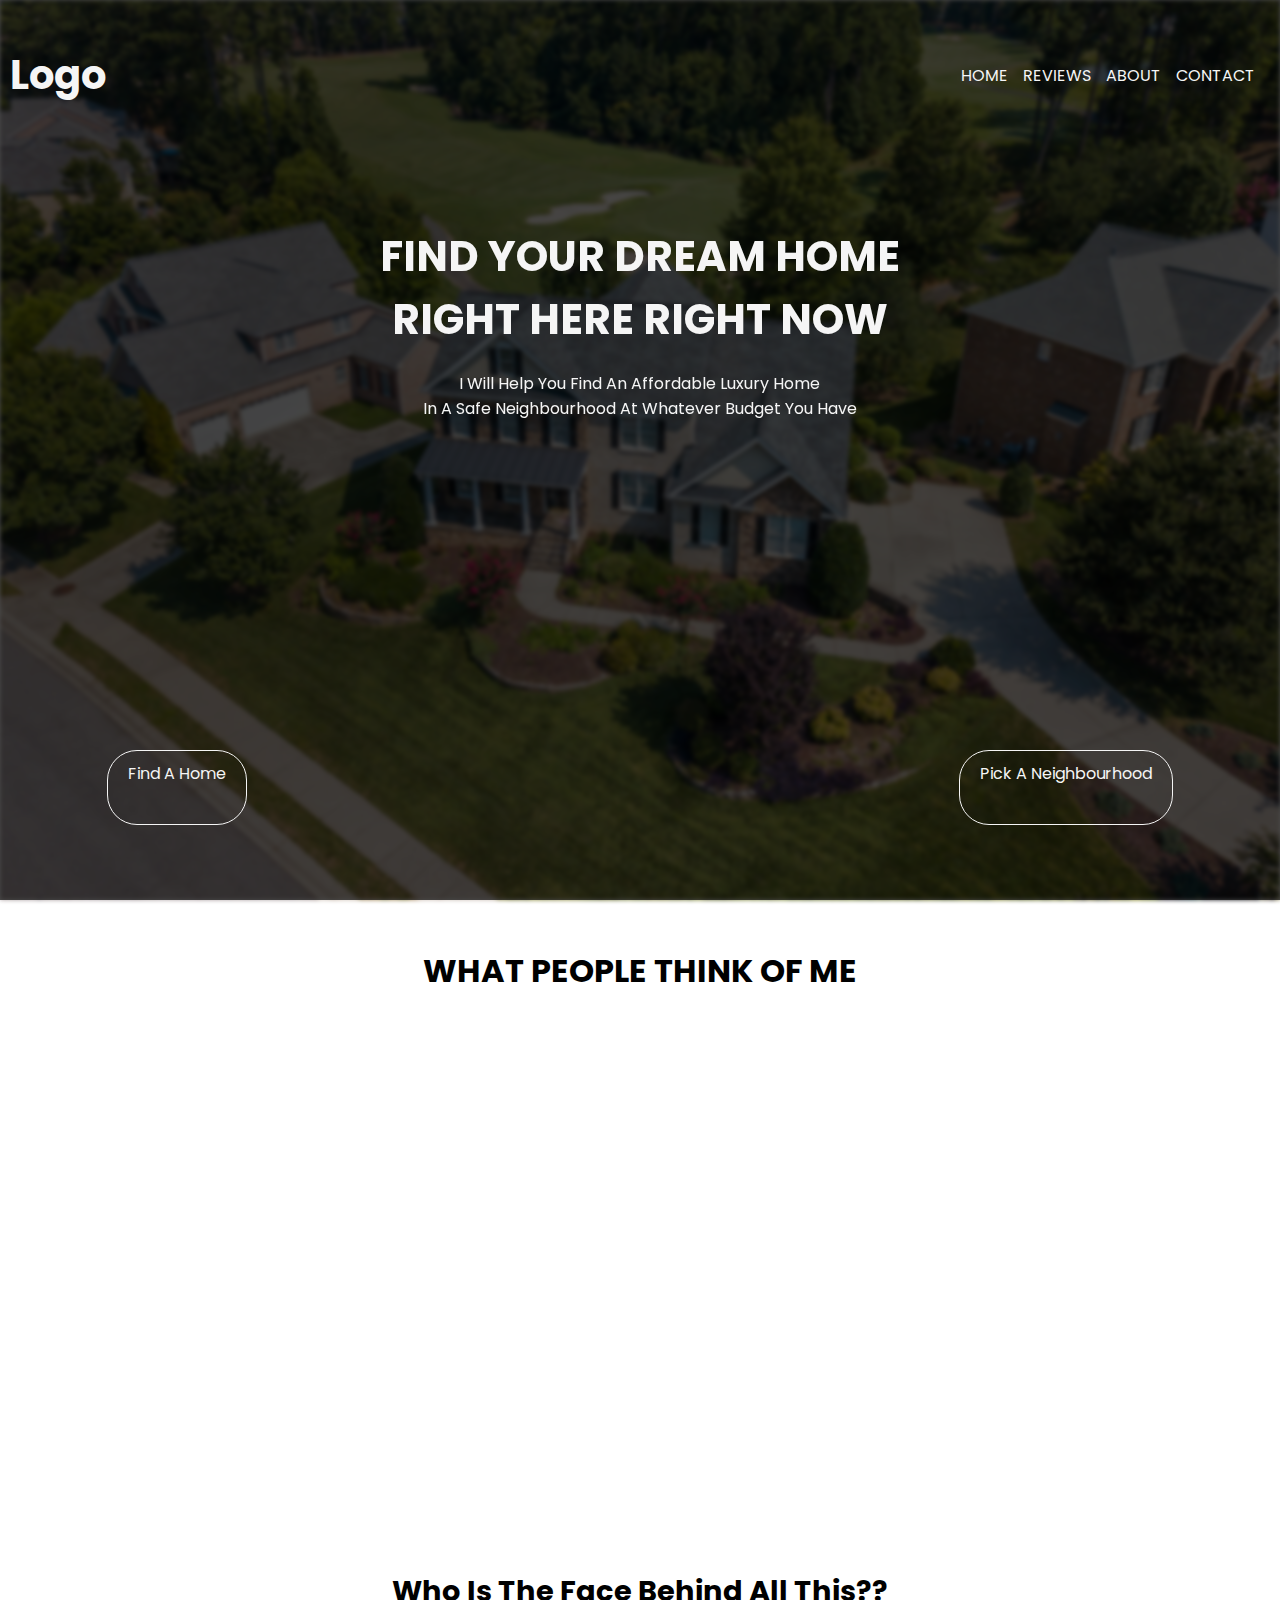
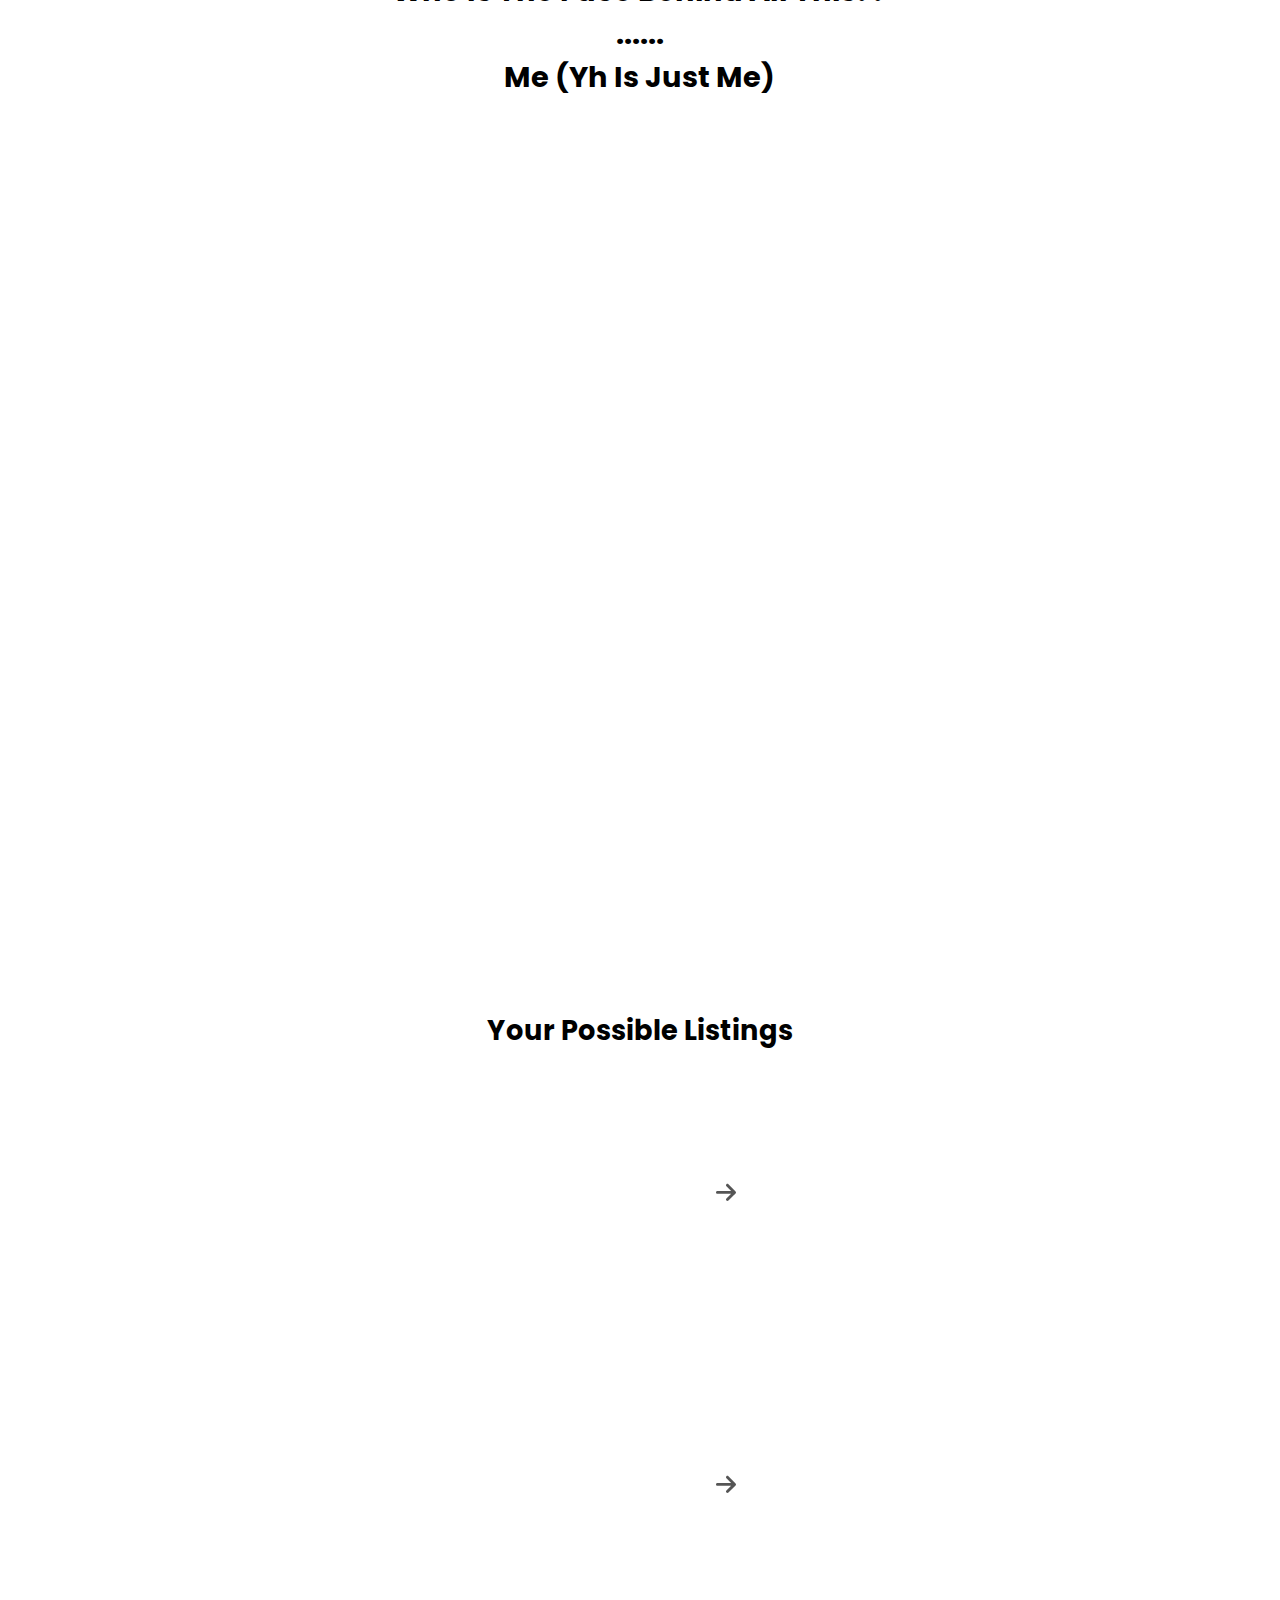
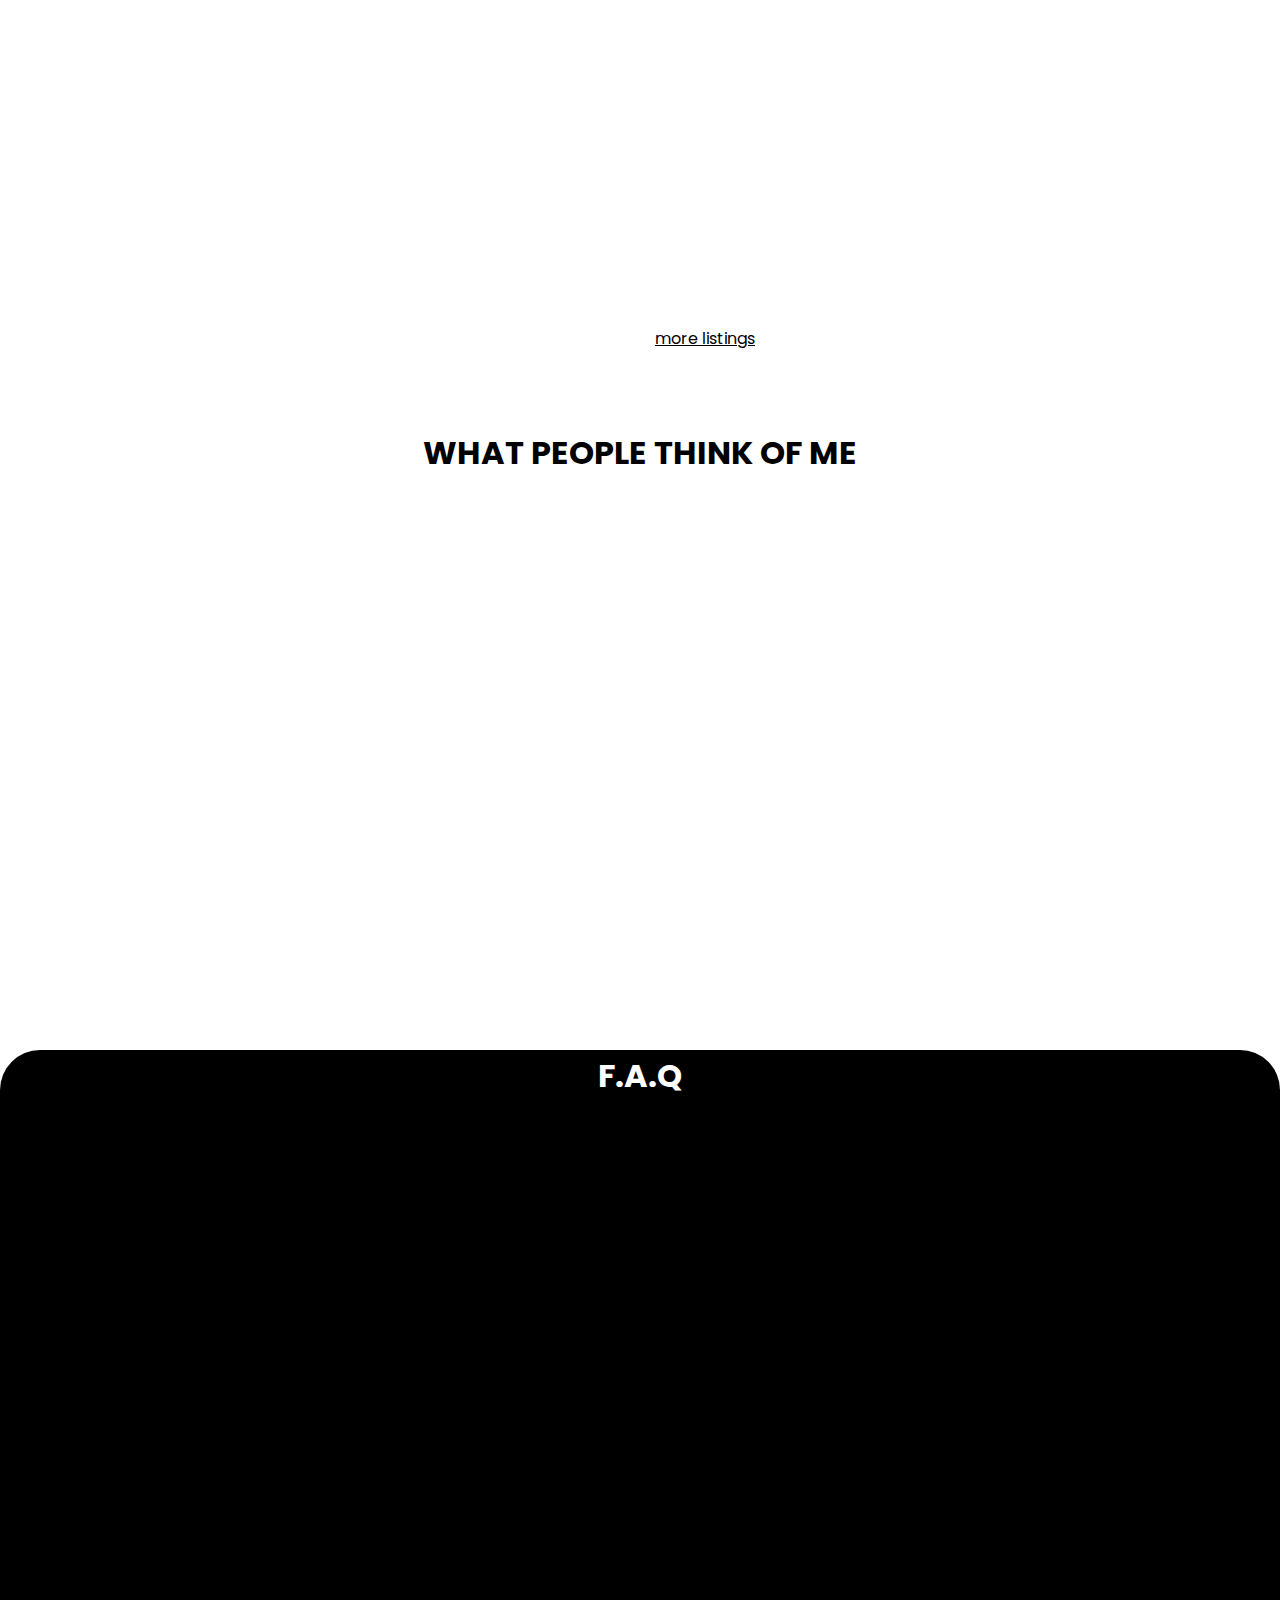
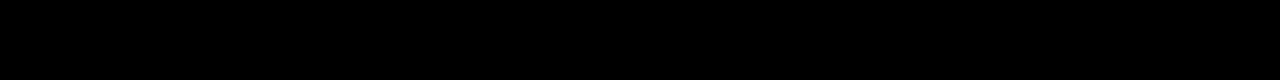
==== index.html @ b80bb2d4 "Add files via upload" ====
<!DOCTYPE html>
<html lang="en">
<head>
    <meta charset="UTF-8">
    <meta name="viewport" content="width=device-width, initial-scale=1.0">
    <link rel="stylesheet" href="./styles/style.css">
    <link rel="stylesheet" href="./styles/landpage.css">
    <link rel="stylesheet" href="./styles/review.css">
    <link rel="stylesheet" href="./styles/about.css">
    <link rel="stylesheet" href="./styles/listings.css">
    <link rel="stylesheet" href="./styles/mediaquery.css">
    <link rel="stylesheet" href="./styles/fulllisting.css">
    <link href="https://unpkg.com/aos@2.3.1/dist/aos.css" rel="stylesheet">
    
    <title>real estate</title>
</head>
<body>
    <section class="landpage">
        <img src="./assets/landpage.jpg" alt="" class="landpage-background">
        <div class="land-wrapper">
            <header class="land-header">
                <h1>logo</h1>
                <nav class="navs">
                    <ul class="links">
                        <li><a href="#home">Home</a></li>
                        <li><a href="#reviews">reviews</a></li>
                        <li><a href="#about-me">about</a></li>
                        <li><a href="#contact">Contact</a></li>
                    </ul>
                </nav>
                <div class="hamburger">
                    <svg aria-hidden="true"  class="hamburger" data-prefix="fal" data-icon="bars" role="img" xmlns="http://www.w3.org/2000/svg" viewBox="0 0 448 512" class="svg-inline--fa fa-bars fa-w-14 fa-7x"><path fill="currentColor" d="M442 114H6a6 6 0 0 1-6-6V84a6 6 0 0 1 6-6h436a6 6 0 0 1 6 6v24a6 6 0 0 1-6 6zm0 160H6a6 6 0 0 1-6-6v-24a6 6 0 0 1 6-6h436a6 6 0 0 1 6 6v24a6 6 0 0 1-6 6zm0 160H6a6 6 0 0 1-6-6v-24a6 6 0 0 1 6-6h436a6 6 0 0 1 6 6v24a6 6 0 0 1-6 6z" class=""></path></svg>
                </div>
            </header>
            <div class="land-content" data-aos="fade-in" data-aos-duration="2000">
                <h1>find your dream home <br> right here right now</h1>
                <p>i will help you find an affordable luxury home <br> in a safe neighbourhood at whatever budget you have</p>
            </div>
            <div class="links-container">
                <a href="./markups/listings.html" class="find-a-home">find a home</a>
                <a href="./markups/neighbourhood.html" class="pick">pick a neighbourhood</a>
            </div>
        </div>
    </section>
    <section class="reviews" id="reviews">
        <header class="rev-header">
            <h1>what people think of me</h1>
        </header>
        <div class="account-reviews">
            <div class="account-rev-box" data-aos="fade-up" data-aos-duration="1000">
                <img src="./assets/facebookIcon.png" alt="">
                <div class="div stars-info">
                    <p>5.0 star review</p>
                    <div class="stars">
                        <svg xmlns="http://www.w3.org/2000/svg" viewBox="0 0 576 512"><path d="M316.9 18C311.6 7 300.4 0 288.1 0s-23.4 7-28.8 18L195 150.3 51.4 171.5c-12 1.8-22 10.2-25.7 21.7s-.7 24.2 7.9 32.7L137.8 329 113.2 474.7c-2 12 3 24.2 12.9 31.3s23 8 33.8 2.3l128.3-68.5 128.3 68.5c10.8 5.7 23.9 4.9 33.8-2.3s14.9-19.3 12.9-31.3L438.5 329 542.7 225.9c8.6-8.5 11.7-21.2 7.9-32.7s-13.7-19.9-25.7-21.7L381.2 150.3 316.9 18z"/></svg>
                        <svg xmlns="http://www.w3.org/2000/svg" viewBox="0 0 576 512"><path d="M316.9 18C311.6 7 300.4 0 288.1 0s-23.4 7-28.8 18L195 150.3 51.4 171.5c-12 1.8-22 10.2-25.7 21.7s-.7 24.2 7.9 32.7L137.8 329 113.2 474.7c-2 12 3 24.2 12.9 31.3s23 8 33.8 2.3l128.3-68.5 128.3 68.5c10.8 5.7 23.9 4.9 33.8-2.3s14.9-19.3 12.9-31.3L438.5 329 542.7 225.9c8.6-8.5 11.7-21.2 7.9-32.7s-13.7-19.9-25.7-21.7L381.2 150.3 316.9 18z"/></svg>
                        <svg xmlns="http://www.w3.org/2000/svg" viewBox="0 0 576 512"><path d="M316.9 18C311.6 7 300.4 0 288.1 0s-23.4 7-28.8 18L195 150.3 51.4 171.5c-12 1.8-22 10.2-25.7 21.7s-.7 24.2 7.9 32.7L137.8 329 113.2 474.7c-2 12 3 24.2 12.9 31.3s23 8 33.8 2.3l128.3-68.5 128.3 68.5c10.8 5.7 23.9 4.9 33.8-2.3s14.9-19.3 12.9-31.3L438.5 329 542.7 225.9c8.6-8.5 11.7-21.2 7.9-32.7s-13.7-19.9-25.7-21.7L381.2 150.3 316.9 18z"/></svg>
                        <svg xmlns="http://www.w3.org/2000/svg" viewBox="0 0 576 512"><path d="M316.9 18C311.6 7 300.4 0 288.1 0s-23.4 7-28.8 18L195 150.3 51.4 171.5c-12 1.8-22 10.2-25.7 21.7s-.7 24.2 7.9 32.7L137.8 329 113.2 474.7c-2 12 3 24.2 12.9 31.3s23 8 33.8 2.3l128.3-68.5 128.3 68.5c10.8 5.7 23.9 4.9 33.8-2.3s14.9-19.3 12.9-31.3L438.5 329 542.7 225.9c8.6-8.5 11.7-21.2 7.9-32.7s-13.7-19.9-25.7-21.7L381.2 150.3 316.9 18z"/></svg>
                        <svg xmlns="http://www.w3.org/2000/svg" viewBox="0 0 576 512"><path d="M378.1 154.8L531.4 177.5C540.4 178.8 547.8 185.1 550.7 193.7C553.5 202.4 551.2 211.9 544.8 218.2L433.6 328.4L459.9 483.9C461.4 492.9 457.7 502.1 450.2 507.4C442.8 512.7 432.1 513.4 424.9 509.1L287.9 435.9L150.1 509.1C142.9 513.4 133.1 512.7 125.6 507.4C118.2 502.1 114.5 492.9 115.1 483.9L142.2 328.4L31.11 218.2C24.65 211.9 22.36 202.4 25.2 193.7C28.03 185.1 35.5 178.8 44.49 177.5L197.7 154.8L266.3 13.52C270.4 5.249 278.7 0 287.9 0C297.1 0 305.5 5.25 309.5 13.52L378.1 154.8zM287.1 384.7C291.9 384.7 295.7 385.6 299.2 387.5L404.4 443.7L384.2 324.1C382.9 316.4 385.5 308.5 391 303L476.9 217.9L358.6 200.5C350.7 199.3 343.9 194.3 340.5 187.2L287.1 79.09L287.1 384.7z"/></svg>
                    </div>
                </div>
            </div>
            <div class="account-rev-box" data-aos="fade-up" data-aos-duration="2000">
                <img src="./assets/googleIcon.png" alt="">
                <div class="div stars-info">
                    <p>5.0 star review</p>
                    <div class="stars">
                        <svg xmlns="http://www.w3.org/2000/svg" viewBox="0 0 576 512"><path d="M316.9 18C311.6 7 300.4 0 288.1 0s-23.4 7-28.8 18L195 150.3 51.4 171.5c-12 1.8-22 10.2-25.7 21.7s-.7 24.2 7.9 32.7L137.8 329 113.2 474.7c-2 12 3 24.2 12.9 31.3s23 8 33.8 2.3l128.3-68.5 128.3 68.5c10.8 5.7 23.9 4.9 33.8-2.3s14.9-19.3 12.9-31.3L438.5 329 542.7 225.9c8.6-8.5 11.7-21.2 7.9-32.7s-13.7-19.9-25.7-21.7L381.2 150.3 316.9 18z"/></svg>
                        <svg xmlns="http://www.w3.org/2000/svg" viewBox="0 0 576 512"><path d="M316.9 18C311.6 7 300.4 0 288.1 0s-23.4 7-28.8 18L195 150.3 51.4 171.5c-12 1.8-22 10.2-25.7 21.7s-.7 24.2 7.9 32.7L137.8 329 113.2 474.7c-2 12 3 24.2 12.9 31.3s23 8 33.8 2.3l128.3-68.5 128.3 68.5c10.8 5.7 23.9 4.9 33.8-2.3s14.9-19.3 12.9-31.3L438.5 329 542.7 225.9c8.6-8.5 11.7-21.2 7.9-32.7s-13.7-19.9-25.7-21.7L381.2 150.3 316.9 18z"/></svg>
                        <svg xmlns="http://www.w3.org/2000/svg" viewBox="0 0 576 512"><path d="M316.9 18C311.6 7 300.4 0 288.1 0s-23.4 7-28.8 18L195 150.3 51.4 171.5c-12 1.8-22 10.2-25.7 21.7s-.7 24.2 7.9 32.7L137.8 329 113.2 474.7c-2 12 3 24.2 12.9 31.3s23 8 33.8 2.3l128.3-68.5 128.3 68.5c10.8 5.7 23.9 4.9 33.8-2.3s14.9-19.3 12.9-31.3L438.5 329 542.7 225.9c8.6-8.5 11.7-21.2 7.9-32.7s-13.7-19.9-25.7-21.7L381.2 150.3 316.9 18z"/></svg>
                        <svg xmlns="http://www.w3.org/2000/svg" viewBox="0 0 576 512"><path d="M316.9 18C311.6 7 300.4 0 288.1 0s-23.4 7-28.8 18L195 150.3 51.4 171.5c-12 1.8-22 10.2-25.7 21.7s-.7 24.2 7.9 32.7L137.8 329 113.2 474.7c-2 12 3 24.2 12.9 31.3s23 8 33.8 2.3l128.3-68.5 128.3 68.5c10.8 5.7 23.9 4.9 33.8-2.3s14.9-19.3 12.9-31.3L438.5 329 542.7 225.9c8.6-8.5 11.7-21.2 7.9-32.7s-13.7-19.9-25.7-21.7L381.2 150.3 316.9 18z"/></svg>
                        <svg xmlns="http://www.w3.org/2000/svg" viewBox="0 0 576 512"><path d="M378.1 154.8L531.4 177.5C540.4 178.8 547.8 185.1 550.7 193.7C553.5 202.4 551.2 211.9 544.8 218.2L433.6 328.4L459.9 483.9C461.4 492.9 457.7 502.1 450.2 507.4C442.8 512.7 432.1 513.4 424.9 509.1L287.9 435.9L150.1 509.1C142.9 513.4 133.1 512.7 125.6 507.4C118.2 502.1 114.5 492.9 115.1 483.9L142.2 328.4L31.11 218.2C24.65 211.9 22.36 202.4 25.2 193.7C28.03 185.1 35.5 178.8 44.49 177.5L197.7 154.8L266.3 13.52C270.4 5.249 278.7 0 287.9 0C297.1 0 305.5 5.25 309.5 13.52L378.1 154.8zM287.1 384.7C291.9 384.7 295.7 385.6 299.2 387.5L404.4 443.7L384.2 324.1C382.9 316.4 385.5 308.5 391 303L476.9 217.9L358.6 200.5C350.7 199.3 343.9 194.3 340.5 187.2L287.1 79.09L287.1 384.7z"/></svg>
                    </div>
                </div>
            </div>
        </div>
        <div class="rev-container">
            <div class="scroller">
                <div class="scroller-inner">
                <div class="rev-box">
                    <img src="./assets/WhatsApp Image 2024-10-16 at 13.53.58 (1).jpeg" alt="">
                    <h2>william tyler</h2>
                    <div class="stars">
                        <svg xmlns="http://www.w3.org/2000/svg" viewBox="0 0 576 512"><path d="M316.9 18C311.6 7 300.4 0 288.1 0s-23.4 7-28.8 18L195 150.3 51.4 171.5c-12 1.8-22 10.2-25.7 21.7s-.7 24.2 7.9 32.7L137.8 329 113.2 474.7c-2 12 3 24.2 12.9 31.3s23 8 33.8 2.3l128.3-68.5 128.3 68.5c10.8 5.7 23.9 4.9 33.8-2.3s14.9-19.3 12.9-31.3L438.5 329 542.7 225.9c8.6-8.5 11.7-21.2 7.9-32.7s-13.7-19.9-25.7-21.7L381.2 150.3 316.9 18z"/></svg>
                        <svg xmlns="http://www.w3.org/2000/svg" viewBox="0 0 576 512"><path d="M316.9 18C311.6 7 300.4 0 288.1 0s-23.4 7-28.8 18L195 150.3 51.4 171.5c-12 1.8-22 10.2-25.7 21.7s-.7 24.2 7.9 32.7L137.8 329 113.2 474.7c-2 12 3 24.2 12.9 31.3s23 8 33.8 2.3l128.3-68.5 128.3 68.5c10.8 5.7 23.9 4.9 33.8-2.3s14.9-19.3 12.9-31.3L438.5 329 542.7 225.9c8.6-8.5 11.7-21.2 7.9-32.7s-13.7-19.9-25.7-21.7L381.2 150.3 316.9 18z"/></svg>
                        <svg xmlns="http://www.w3.org/2000/svg" viewBox="0 0 576 512"><path d="M316.9 18C311.6 7 300.4 0 288.1 0s-23.4 7-28.8 18L195 150.3 51.4 171.5c-12 1.8-22 10.2-25.7 21.7s-.7 24.2 7.9 32.7L137.8 329 113.2 474.7c-2 12 3 24.2 12.9 31.3s23 8 33.8 2.3l128.3-68.5 128.3 68.5c10.8 5.7 23.9 4.9 33.8-2.3s14.9-19.3 12.9-31.3L438.5 329 542.7 225.9c8.6-8.5 11.7-21.2 7.9-32.7s-13.7-19.9-25.7-21.7L381.2 150.3 316.9 18z"/></svg>
                        <svg xmlns="http://www.w3.org/2000/svg" viewBox="0 0 576 512"><path d="M316.9 18C311.6 7 300.4 0 288.1 0s-23.4 7-28.8 18L195 150.3 51.4 171.5c-12 1.8-22 10.2-25.7 21.7s-.7 24.2 7.9 32.7L137.8 329 113.2 474.7c-2 12 3 24.2 12.9 31.3s23 8 33.8 2.3l128.3-68.5 128.3 68.5c10.8 5.7 23.9 4.9 33.8-2.3s14.9-19.3 12.9-31.3L438.5 329 542.7 225.9c8.6-8.5 11.7-21.2 7.9-32.7s-13.7-19.9-25.7-21.7L381.2 150.3 316.9 18z"/></svg>
                        <svg xmlns="http://www.w3.org/2000/svg" viewBox="0 0 576 512"><path d="M378.1 154.8L531.4 177.5C540.4 178.8 547.8 185.1 550.7 193.7C553.5 202.4 551.2 211.9 544.8 218.2L433.6 328.4L459.9 483.9C461.4 492.9 457.7 502.1 450.2 507.4C442.8 512.7 432.1 513.4 424.9 509.1L287.9 435.9L150.1 509.1C142.9 513.4 133.1 512.7 125.6 507.4C118.2 502.1 114.5 492.9 115.1 483.9L142.2 328.4L31.11 218.2C24.65 211.9 22.36 202.4 25.2 193.7C28.03 185.1 35.5 178.8 44.49 177.5L197.7 154.8L266.3 13.52C270.4 5.249 278.7 0 287.9 0C297.1 0 305.5 5.25 309.5 13.52L378.1 154.8zM287.1 384.7C291.9 384.7 295.7 385.6 299.2 387.5L404.4 443.7L384.2 324.1C382.9 316.4 385.5 308.5 391 303L476.9 217.9L358.6 200.5C350.7 199.3 343.9 194.3 340.5 187.2L287.1 79.09L287.1 384.7z"/></svg>
                    </div>
                    <p>Lorem ipsum dolor, sit amet consectetur adipisicing elit. Quibusdam vitae saepe sequi dolorum, dicta cum.</p>
                </div>
                <div class="rev-box">
                    <img src="./assets/WhatsApp Image 2024-10-16 at 13.53.58 (1).jpeg" alt="">
                    <h2>william tyler</h2>
                    <div class="stars">
                        <svg xmlns="http://www.w3.org/2000/svg" viewBox="0 0 576 512"><path d="M316.9 18C311.6 7 300.4 0 288.1 0s-23.4 7-28.8 18L195 150.3 51.4 171.5c-12 1.8-22 10.2-25.7 21.7s-.7 24.2 7.9 32.7L137.8 329 113.2 474.7c-2 12 3 24.2 12.9 31.3s23 8 33.8 2.3l128.3-68.5 128.3 68.5c10.8 5.7 23.9 4.9 33.8-2.3s14.9-19.3 12.9-31.3L438.5 329 542.7 225.9c8.6-8.5 11.7-21.2 7.9-32.7s-13.7-19.9-25.7-21.7L381.2 150.3 316.9 18z"/></svg>
                        <svg xmlns="http://www.w3.org/2000/svg" viewBox="0 0 576 512"><path d="M316.9 18C311.6 7 300.4 0 288.1 0s-23.4 7-28.8 18L195 150.3 51.4 171.5c-12 1.8-22 10.2-25.7 21.7s-.7 24.2 7.9 32.7L137.8 329 113.2 474.7c-2 12 3 24.2 12.9 31.3s23 8 33.8 2.3l128.3-68.5 128.3 68.5c10.8 5.7 23.9 4.9 33.8-2.3s14.9-19.3 12.9-31.3L438.5 329 542.7 225.9c8.6-8.5 11.7-21.2 7.9-32.7s-13.7-19.9-25.7-21.7L381.2 150.3 316.9 18z"/></svg>
                        <svg xmlns="http://www.w3.org/2000/svg" viewBox="0 0 576 512"><path d="M316.9 18C311.6 7 300.4 0 288.1 0s-23.4 7-28.8 18L195 150.3 51.4 171.5c-12 1.8-22 10.2-25.7 21.7s-.7 24.2 7.9 32.7L137.8 329 113.2 474.7c-2 12 3 24.2 12.9 31.3s23 8 33.8 2.3l128.3-68.5 128.3 68.5c10.8 5.7 23.9 4.9 33.8-2.3s14.9-19.3 12.9-31.3L438.5 329 542.7 225.9c8.6-8.5 11.7-21.2 7.9-32.7s-13.7-19.9-25.7-21.7L381.2 150.3 316.9 18z"/></svg>
                        <svg xmlns="http://www.w3.org/2000/svg" viewBox="0 0 576 512"><path d="M316.9 18C311.6 7 300.4 0 288.1 0s-23.4 7-28.8 18L195 150.3 51.4 171.5c-12 1.8-22 10.2-25.7 21.7s-.7 24.2 7.9 32.7L137.8 329 113.2 474.7c-2 12 3 24.2 12.9 31.3s23 8 33.8 2.3l128.3-68.5 128.3 68.5c10.8 5.7 23.9 4.9 33.8-2.3s14.9-19.3 12.9-31.3L438.5 329 542.7 225.9c8.6-8.5 11.7-21.2 7.9-32.7s-13.7-19.9-25.7-21.7L381.2 150.3 316.9 18z"/></svg>
                        <svg xmlns="http://www.w3.org/2000/svg" viewBox="0 0 576 512"><path d="M378.1 154.8L531.4 177.5C540.4 178.8 547.8 185.1 550.7 193.7C553.5 202.4 551.2 211.9 544.8 218.2L433.6 328.4L459.9 483.9C461.4 492.9 457.7 502.1 450.2 507.4C442.8 512.7 432.1 513.4 424.9 509.1L287.9 435.9L150.1 509.1C142.9 513.4 133.1 512.7 125.6 507.4C118.2 502.1 114.5 492.9 115.1 483.9L142.2 328.4L31.11 218.2C24.65 211.9 22.36 202.4 25.2 193.7C28.03 185.1 35.5 178.8 44.49 177.5L197.7 154.8L266.3 13.52C270.4 5.249 278.7 0 287.9 0C297.1 0 305.5 5.25 309.5 13.52L378.1 154.8zM287.1 384.7C291.9 384.7 295.7 385.6 299.2 387.5L404.4 443.7L384.2 324.1C382.9 316.4 385.5 308.5 391 303L476.9 217.9L358.6 200.5C350.7 199.3 343.9 194.3 340.5 187.2L287.1 79.09L287.1 384.7z"/></svg>
                    </div>
                    <p>Lorem ipsum dolor, sit amet consectetur adipisicing elit. Quibusdam vitae saepe sequi dolorum, dicta cum.</p>
                </div>
                <div class="rev-box">
                    <img src="./assets/WhatsApp Image 2024-10-16 at 13.53.58 (1).jpeg" alt="">
                    <h2>william tyler</h2>
                    <div class="stars">
                        <svg xmlns="http://www.w3.org/2000/svg" viewBox="0 0 576 512"><path d="M316.9 18C311.6 7 300.4 0 288.1 0s-23.4 7-28.8 18L195 150.3 51.4 171.5c-12 1.8-22 10.2-25.7 21.7s-.7 24.2 7.9 32.7L137.8 329 113.2 474.7c-2 12 3 24.2 12.9 31.3s23 8 33.8 2.3l128.3-68.5 128.3 68.5c10.8 5.7 23.9 4.9 33.8-2.3s14.9-19.3 12.9-31.3L438.5 329 542.7 225.9c8.6-8.5 11.7-21.2 7.9-32.7s-13.7-19.9-25.7-21.7L381.2 150.3 316.9 18z"/></svg>
                        <svg xmlns="http://www.w3.org/2000/svg" viewBox="0 0 576 512"><path d="M316.9 18C311.6 7 300.4 0 288.1 0s-23.4 7-28.8 18L195 150.3 51.4 171.5c-12 1.8-22 10.2-25.7 21.7s-.7 24.2 7.9 32.7L137.8 329 113.2 474.7c-2 12 3 24.2 12.9 31.3s23 8 33.8 2.3l128.3-68.5 128.3 68.5c10.8 5.7 23.9 4.9 33.8-2.3s14.9-19.3 12.9-31.3L438.5 329 542.7 225.9c8.6-8.5 11.7-21.2 7.9-32.7s-13.7-19.9-25.7-21.7L381.2 150.3 316.9 18z"/></svg>
                        <svg xmlns="http://www.w3.org/2000/svg" viewBox="0 0 576 512"><path d="M316.9 18C311.6 7 300.4 0 288.1 0s-23.4 7-28.8 18L195 150.3 51.4 171.5c-12 1.8-22 10.2-25.7 21.7s-.7 24.2 7.9 32.7L137.8 329 113.2 474.7c-2 12 3 24.2 12.9 31.3s23 8 33.8 2.3l128.3-68.5 128.3 68.5c10.8 5.7 23.9 4.9 33.8-2.3s14.9-19.3 12.9-31.3L438.5 329 542.7 225.9c8.6-8.5 11.7-21.2 7.9-32.7s-13.7-19.9-25.7-21.7L381.2 150.3 316.9 18z"/></svg>
                        <svg xmlns="http://www.w3.org/2000/svg" viewBox="0 0 576 512"><path d="M316.9 18C311.6 7 300.4 0 288.1 0s-23.4 7-28.8 18L195 150.3 51.4 171.5c-12 1.8-22 10.2-25.7 21.7s-.7 24.2 7.9 32.7L137.8 329 113.2 474.7c-2 12 3 24.2 12.9 31.3s23 8 33.8 2.3l128.3-68.5 128.3 68.5c10.8 5.7 23.9 4.9 33.8-2.3s14.9-19.3 12.9-31.3L438.5 329 542.7 225.9c8.6-8.5 11.7-21.2 7.9-32.7s-13.7-19.9-25.7-21.7L381.2 150.3 316.9 18z"/></svg>
                        <svg xmlns="http://www.w3.org/2000/svg" viewBox="0 0 576 512"><path d="M378.1 154.8L531.4 177.5C540.4 178.8 547.8 185.1 550.7 193.7C553.5 202.4 551.2 211.9 544.8 218.2L433.6 328.4L459.9 483.9C461.4 492.9 457.7 502.1 450.2 507.4C442.8 512.7 432.1 513.4 424.9 509.1L287.9 435.9L150.1 509.1C142.9 513.4 133.1 512.7 125.6 507.4C118.2 502.1 114.5 492.9 115.1 483.9L142.2 328.4L31.11 218.2C24.65 211.9 22.36 202.4 25.2 193.7C28.03 185.1 35.5 178.8 44.49 177.5L197.7 154.8L266.3 13.52C270.4 5.249 278.7 0 287.9 0C297.1 0 305.5 5.25 309.5 13.52L378.1 154.8zM287.1 384.7C291.9 384.7 295.7 385.6 299.2 387.5L404.4 443.7L384.2 324.1C382.9 316.4 385.5 308.5 391 303L476.9 217.9L358.6 200.5C350.7 199.3 343.9 194.3 340.5 187.2L287.1 79.09L287.1 384.7z"/></svg>
                    </div>
                    <p>Lorem ipsum dolor, sit amet consectetur adipisicing elit. Quibusdam vitae saepe sequi dolorum, dicta cum.</p>
                </div>
                <div class="rev-box">
                    <img src="./assets/WhatsApp Image 2024-10-16 at 13.53.58 (1).jpeg" alt="">
                    <h2>william tyler</h2>
                    <div class="stars">
                        <svg xmlns="http://www.w3.org/2000/svg" viewBox="0 0 576 512"><path d="M316.9 18C311.6 7 300.4 0 288.1 0s-23.4 7-28.8 18L195 150.3 51.4 171.5c-12 1.8-22 10.2-25.7 21.7s-.7 24.2 7.9 32.7L137.8 329 113.2 474.7c-2 12 3 24.2 12.9 31.3s23 8 33.8 2.3l128.3-68.5 128.3 68.5c10.8 5.7 23.9 4.9 33.8-2.3s14.9-19.3 12.9-31.3L438.5 329 542.7 225.9c8.6-8.5 11.7-21.2 7.9-32.7s-13.7-19.9-25.7-21.7L381.2 150.3 316.9 18z"/></svg>
                        <svg xmlns="http://www.w3.org/2000/svg" viewBox="0 0 576 512"><path d="M316.9 18C311.6 7 300.4 0 288.1 0s-23.4 7-28.8 18L195 150.3 51.4 171.5c-12 1.8-22 10.2-25.7 21.7s-.7 24.2 7.9 32.7L137.8 329 113.2 474.7c-2 12 3 24.2 12.9 31.3s23 8 33.8 2.3l128.3-68.5 128.3 68.5c10.8 5.7 23.9 4.9 33.8-2.3s14.9-19.3 12.9-31.3L438.5 329 542.7 225.9c8.6-8.5 11.7-21.2 7.9-32.7s-13.7-19.9-25.7-21.7L381.2 150.3 316.9 18z"/></svg>
                        <svg xmlns="http://www.w3.org/2000/svg" viewBox="0 0 576 512"><path d="M316.9 18C311.6 7 300.4 0 288.1 0s-23.4 7-28.8 18L195 150.3 51.4 171.5c-12 1.8-22 10.2-25.7 21.7s-.7 24.2 7.9 32.7L137.8 329 113.2 474.7c-2 12 3 24.2 12.9 31.3s23 8 33.8 2.3l128.3-68.5 128.3 68.5c10.8 5.7 23.9 4.9 33.8-2.3s14.9-19.3 12.9-31.3L438.5 329 542.7 225.9c8.6-8.5 11.7-21.2 7.9-32.7s-13.7-19.9-25.7-21.7L381.2 150.3 316.9 18z"/></svg>
                        <svg xmlns="http://www.w3.org/2000/svg" viewBox="0 0 576 512"><path d="M316.9 18C311.6 7 300.4 0 288.1 0s-23.4 7-28.8 18L195 150.3 51.4 171.5c-12 1.8-22 10.2-25.7 21.7s-.7 24.2 7.9 32.7L137.8 329 113.2 474.7c-2 12 3 24.2 12.9 31.3s23 8 33.8 2.3l128.3-68.5 128.3 68.5c10.8 5.7 23.9 4.9 33.8-2.3s14.9-19.3 12.9-31.3L438.5 329 542.7 225.9c8.6-8.5 11.7-21.2 7.9-32.7s-13.7-19.9-25.7-21.7L381.2 150.3 316.9 18z"/></svg>
                        <svg xmlns="http://www.w3.org/2000/svg" viewBox="0 0 576 512"><path d="M378.1 154.8L531.4 177.5C540.4 178.8 547.8 185.1 550.7 193.7C553.5 202.4 551.2 211.9 544.8 218.2L433.6 328.4L459.9 483.9C461.4 492.9 457.7 502.1 450.2 507.4C442.8 512.7 432.1 513.4 424.9 509.1L287.9 435.9L150.1 509.1C142.9 513.4 133.1 512.7 125.6 507.4C118.2 502.1 114.5 492.9 115.1 483.9L142.2 328.4L31.11 218.2C24.65 211.9 22.36 202.4 25.2 193.7C28.03 185.1 35.5 178.8 44.49 177.5L197.7 154.8L266.3 13.52C270.4 5.249 278.7 0 287.9 0C297.1 0 305.5 5.25 309.5 13.52L378.1 154.8zM287.1 384.7C291.9 384.7 295.7 385.6 299.2 387.5L404.4 443.7L384.2 324.1C382.9 316.4 385.5 308.5 391 303L476.9 217.9L358.6 200.5C350.7 199.3 343.9 194.3 340.5 187.2L287.1 79.09L287.1 384.7z"/></svg>
                    </div>
                    <p>Lorem ipsum dolor, sit amet consectetur adipisicing elit. Quibusdam vitae saepe sequi dolorum, dicta cum.</p>
                </div>
                <div class="rev-box">
                    <img src="./assets/WhatsApp Image 2024-10-16 at 13.53.58 (1).jpeg" alt="">
                    <h2>william tyler</h2>
                    <div class="stars">
                        <svg xmlns="http://www.w3.org/2000/svg" viewBox="0 0 576 512"><path d="M316.9 18C311.6 7 300.4 0 288.1 0s-23.4 7-28.8 18L195 150.3 51.4 171.5c-12 1.8-22 10.2-25.7 21.7s-.7 24.2 7.9 32.7L137.8 329 113.2 474.7c-2 12 3 24.2 12.9 31.3s23 8 33.8 2.3l128.3-68.5 128.3 68.5c10.8 5.7 23.9 4.9 33.8-2.3s14.9-19.3 12.9-31.3L438.5 329 542.7 225.9c8.6-8.5 11.7-21.2 7.9-32.7s-13.7-19.9-25.7-21.7L381.2 150.3 316.9 18z"/></svg>
                        <svg xmlns="http://www.w3.org/2000/svg" viewBox="0 0 576 512"><path d="M316.9 18C311.6 7 300.4 0 288.1 0s-23.4 7-28.8 18L195 150.3 51.4 171.5c-12 1.8-22 10.2-25.7 21.7s-.7 24.2 7.9 32.7L137.8 329 113.2 474.7c-2 12 3 24.2 12.9 31.3s23 8 33.8 2.3l128.3-68.5 128.3 68.5c10.8 5.7 23.9 4.9 33.8-2.3s14.9-19.3 12.9-31.3L438.5 329 542.7 225.9c8.6-8.5 11.7-21.2 7.9-32.7s-13.7-19.9-25.7-21.7L381.2 150.3 316.9 18z"/></svg>
                        <svg xmlns="http://www.w3.org/2000/svg" viewBox="0 0 576 512"><path d="M316.9 18C311.6 7 300.4 0 288.1 0s-23.4 7-28.8 18L195 150.3 51.4 171.5c-12 1.8-22 10.2-25.7 21.7s-.7 24.2 7.9 32.7L137.8 329 113.2 474.7c-2 12 3 24.2 12.9 31.3s23 8 33.8 2.3l128.3-68.5 128.3 68.5c10.8 5.7 23.9 4.9 33.8-2.3s14.9-19.3 12.9-31.3L438.5 329 542.7 225.9c8.6-8.5 11.7-21.2 7.9-32.7s-13.7-19.9-25.7-21.7L381.2 150.3 316.9 18z"/></svg>
                        <svg xmlns="http://www.w3.org/2000/svg" viewBox="0 0 576 512"><path d="M316.9 18C311.6 7 300.4 0 288.1 0s-23.4 7-28.8 18L195 150.3 51.4 171.5c-12 1.8-22 10.2-25.7 21.7s-.7 24.2 7.9 32.7L137.8 329 113.2 474.7c-2 12 3 24.2 12.9 31.3s23 8 33.8 2.3l128.3-68.5 128.3 68.5c10.8 5.7 23.9 4.9 33.8-2.3s14.9-19.3 12.9-31.3L438.5 329 542.7 225.9c8.6-8.5 11.7-21.2 7.9-32.7s-13.7-19.9-25.7-21.7L381.2 150.3 316.9 18z"/></svg>
                        <svg xmlns="http://www.w3.org/2000/svg" viewBox="0 0 576 512"><path d="M378.1 154.8L531.4 177.5C540.4 178.8 547.8 185.1 550.7 193.7C553.5 202.4 551.2 211.9 544.8 218.2L433.6 328.4L459.9 483.9C461.4 492.9 457.7 502.1 450.2 507.4C442.8 512.7 432.1 513.4 424.9 509.1L287.9 435.9L150.1 509.1C142.9 513.4 133.1 512.7 125.6 507.4C118.2 502.1 114.5 492.9 115.1 483.9L142.2 328.4L31.11 218.2C24.65 211.9 22.36 202.4 25.2 193.7C28.03 185.1 35.5 178.8 44.49 177.5L197.7 154.8L266.3 13.52C270.4 5.249 278.7 0 287.9 0C297.1 0 305.5 5.25 309.5 13.52L378.1 154.8zM287.1 384.7C291.9 384.7 295.7 385.6 299.2 387.5L404.4 443.7L384.2 324.1C382.9 316.4 385.5 308.5 391 303L476.9 217.9L358.6 200.5C350.7 199.3 343.9 194.3 340.5 187.2L287.1 79.09L287.1 384.7z"/></svg>
                    </div>
                    <p>Lorem ipsum dolor, sit amet consectetur adipisicing elit. Quibusdam vitae saepe sequi dolorum, dicta cum.</p>
                </div>
                <div class="rev-box">
                    <img src="./assets/WhatsApp Image 2024-10-16 at 13.53.58 (1).jpeg" alt="">
                    <h2>william tyler</h2>
                    <div class="stars">
                        <svg xmlns="http://www.w3.org/2000/svg" viewBox="0 0 576 512"><path d="M316.9 18C311.6 7 300.4 0 288.1 0s-23.4 7-28.8 18L195 150.3 51.4 171.5c-12 1.8-22 10.2-25.7 21.7s-.7 24.2 7.9 32.7L137.8 329 113.2 474.7c-2 12 3 24.2 12.9 31.3s23 8 33.8 2.3l128.3-68.5 128.3 68.5c10.8 5.7 23.9 4.9 33.8-2.3s14.9-19.3 12.9-31.3L438.5 329 542.7 225.9c8.6-8.5 11.7-21.2 7.9-32.7s-13.7-19.9-25.7-21.7L381.2 150.3 316.9 18z"/></svg>
                        <svg xmlns="http://www.w3.org/2000/svg" viewBox="0 0 576 512"><path d="M316.9 18C311.6 7 300.4 0 288.1 0s-23.4 7-28.8 18L195 150.3 51.4 171.5c-12 1.8-22 10.2-25.7 21.7s-.7 24.2 7.9 32.7L137.8 329 113.2 474.7c-2 12 3 24.2 12.9 31.3s23 8 33.8 2.3l128.3-68.5 128.3 68.5c10.8 5.7 23.9 4.9 33.8-2.3s14.9-19.3 12.9-31.3L438.5 329 542.7 225.9c8.6-8.5 11.7-21.2 7.9-32.7s-13.7-19.9-25.7-21.7L381.2 150.3 316.9 18z"/></svg>
                        <svg xmlns="http://www.w3.org/2000/svg" viewBox="0 0 576 512"><path d="M316.9 18C311.6 7 300.4 0 288.1 0s-23.4 7-28.8 18L195 150.3 51.4 171.5c-12 1.8-22 10.2-25.7 21.7s-.7 24.2 7.9 32.7L137.8 329 113.2 474.7c-2 12 3 24.2 12.9 31.3s23 8 33.8 2.3l128.3-68.5 128.3 68.5c10.8 5.7 23.9 4.9 33.8-2.3s14.9-19.3 12.9-31.3L438.5 329 542.7 225.9c8.6-8.5 11.7-21.2 7.9-32.7s-13.7-19.9-25.7-21.7L381.2 150.3 316.9 18z"/></svg>
                        <svg xmlns="http://www.w3.org/2000/svg" viewBox="0 0 576 512"><path d="M316.9 18C311.6 7 300.4 0 288.1 0s-23.4 7-28.8 18L195 150.3 51.4 171.5c-12 1.8-22 10.2-25.7 21.7s-.7 24.2 7.9 32.7L137.8 329 113.2 474.7c-2 12 3 24.2 12.9 31.3s23 8 33.8 2.3l128.3-68.5 128.3 68.5c10.8 5.7 23.9 4.9 33.8-2.3s14.9-19.3 12.9-31.3L438.5 329 542.7 225.9c8.6-8.5 11.7-21.2 7.9-32.7s-13.7-19.9-25.7-21.7L381.2 150.3 316.9 18z"/></svg>
                        <svg xmlns="http://www.w3.org/2000/svg" viewBox="0 0 576 512"><path d="M378.1 154.8L531.4 177.5C540.4 178.8 547.8 185.1 550.7 193.7C553.5 202.4 551.2 211.9 544.8 218.2L433.6 328.4L459.9 483.9C461.4 492.9 457.7 502.1 450.2 507.4C442.8 512.7 432.1 513.4 424.9 509.1L287.9 435.9L150.1 509.1C142.9 513.4 133.1 512.7 125.6 507.4C118.2 502.1 114.5 492.9 115.1 483.9L142.2 328.4L31.11 218.2C24.65 211.9 22.36 202.4 25.2 193.7C28.03 185.1 35.5 178.8 44.49 177.5L197.7 154.8L266.3 13.52C270.4 5.249 278.7 0 287.9 0C297.1 0 305.5 5.25 309.5 13.52L378.1 154.8zM287.1 384.7C291.9 384.7 295.7 385.6 299.2 387.5L404.4 443.7L384.2 324.1C382.9 316.4 385.5 308.5 391 303L476.9 217.9L358.6 200.5C350.7 199.3 343.9 194.3 340.5 187.2L287.1 79.09L287.1 384.7z"/></svg>
                    </div>
                    <p>Lorem ipsum dolor, sit amet consectetur adipisicing elit. Quibusdam vitae saepe sequi dolorum, dicta cum.</p>
                </div>
                <div class="rev-box">
                    <img src="./assets/WhatsApp Image 2024-10-16 at 13.53.58 (1).jpeg" alt="">
                    <h2>william tyler</h2>
                    <div class="stars">
                        <svg xmlns="http://www.w3.org/2000/svg" viewBox="0 0 576 512"><path d="M316.9 18C311.6 7 300.4 0 288.1 0s-23.4 7-28.8 18L195 150.3 51.4 171.5c-12 1.8-22 10.2-25.7 21.7s-.7 24.2 7.9 32.7L137.8 329 113.2 474.7c-2 12 3 24.2 12.9 31.3s23 8 33.8 2.3l128.3-68.5 128.3 68.5c10.8 5.7 23.9 4.9 33.8-2.3s14.9-19.3 12.9-31.3L438.5 329 542.7 225.9c8.6-8.5 11.7-21.2 7.9-32.7s-13.7-19.9-25.7-21.7L381.2 150.3 316.9 18z"/></svg>
                        <svg xmlns="http://www.w3.org/2000/svg" viewBox="0 0 576 512"><path d="M316.9 18C311.6 7 300.4 0 288.1 0s-23.4 7-28.8 18L195 150.3 51.4 171.5c-12 1.8-22 10.2-25.7 21.7s-.7 24.2 7.9 32.7L137.8 329 113.2 474.7c-2 12 3 24.2 12.9 31.3s23 8 33.8 2.3l128.3-68.5 128.3 68.5c10.8 5.7 23.9 4.9 33.8-2.3s14.9-19.3 12.9-31.3L438.5 329 542.7 225.9c8.6-8.5 11.7-21.2 7.9-32.7s-13.7-19.9-25.7-21.7L381.2 150.3 316.9 18z"/></svg>
                        <svg xmlns="http://www.w3.org/2000/svg" viewBox="0 0 576 512"><path d="M316.9 18C311.6 7 300.4 0 288.1 0s-23.4 7-28.8 18L195 150.3 51.4 171.5c-12 1.8-22 10.2-25.7 21.7s-.7 24.2 7.9 32.7L137.8 329 113.2 474.7c-2 12 3 24.2 12.9 31.3s23 8 33.8 2.3l128.3-68.5 128.3 68.5c10.8 5.7 23.9 4.9 33.8-2.3s14.9-19.3 12.9-31.3L438.5 329 542.7 225.9c8.6-8.5 11.7-21.2 7.9-32.7s-13.7-19.9-25.7-21.7L381.2 150.3 316.9 18z"/></svg>
                        <svg xmlns="http://www.w3.org/2000/svg" viewBox="0 0 576 512"><path d="M316.9 18C311.6 7 300.4 0 288.1 0s-23.4 7-28.8 18L195 150.3 51.4 171.5c-12 1.8-22 10.2-25.7 21.7s-.7 24.2 7.9 32.7L137.8 329 113.2 474.7c-2 12 3 24.2 12.9 31.3s23 8 33.8 2.3l128.3-68.5 128.3 68.5c10.8 5.7 23.9 4.9 33.8-2.3s14.9-19.3 12.9-31.3L438.5 329 542.7 225.9c8.6-8.5 11.7-21.2 7.9-32.7s-13.7-19.9-25.7-21.7L381.2 150.3 316.9 18z"/></svg>
                        <svg xmlns="http://www.w3.org/2000/svg" viewBox="0 0 576 512"><path d="M378.1 154.8L531.4 177.5C540.4 178.8 547.8 185.1 550.7 193.7C553.5 202.4 551.2 211.9 544.8 218.2L433.6 328.4L459.9 483.9C461.4 492.9 457.7 502.1 450.2 507.4C442.8 512.7 432.1 513.4 424.9 509.1L287.9 435.9L150.1 509.1C142.9 513.4 133.1 512.7 125.6 507.4C118.2 502.1 114.5 492.9 115.1 483.9L142.2 328.4L31.11 218.2C24.65 211.9 22.36 202.4 25.2 193.7C28.03 185.1 35.5 178.8 44.49 177.5L197.7 154.8L266.3 13.52C270.4 5.249 278.7 0 287.9 0C297.1 0 305.5 5.25 309.5 13.52L378.1 154.8zM287.1 384.7C291.9 384.7 295.7 385.6 299.2 387.5L404.4 443.7L384.2 324.1C382.9 316.4 385.5 308.5 391 303L476.9 217.9L358.6 200.5C350.7 199.3 343.9 194.3 340.5 187.2L287.1 79.09L287.1 384.7z"/></svg>
                    </div>
                    <p>Lorem ipsum dolor, sit amet consectetur adipisicing elit. Quibusdam vitae saepe sequi dolorum, dicta cum.</p>
                </div>
                    <div class="rev-box">
                        <img src="./assets/WhatsApp Image 2024-10-16 at 13.53.58 (1).jpeg" alt="">
                        <h2>william tyler</h2>
                        <div class="stars">
                            <svg xmlns="http://www.w3.org/2000/svg" viewBox="0 0 576 512"><path d="M316.9 18C311.6 7 300.4 0 288.1 0s-23.4 7-28.8 18L195 150.3 51.4 171.5c-12 1.8-22 10.2-25.7 21.7s-.7 24.2 7.9 32.7L137.8 329 113.2 474.7c-2 12 3 24.2 12.9 31.3s23 8 33.8 2.3l128.3-68.5 128.3 68.5c10.8 5.7 23.9 4.9 33.8-2.3s14.9-19.3 12.9-31.3L438.5 329 542.7 225.9c8.6-8.5 11.7-21.2 7.9-32.7s-13.7-19.9-25.7-21.7L381.2 150.3 316.9 18z"/></svg>
                            <svg xmlns="http://www.w3.org/2000/svg" viewBox="0 0 576 512"><path d="M316.9 18C311.6 7 300.4 0 288.1 0s-23.4 7-28.8 18L195 150.3 51.4 171.5c-12 1.8-22 10.2-25.7 21.7s-.7 24.2 7.9 32.7L137.8 329 113.2 474.7c-2 12 3 24.2 12.9 31.3s23 8 33.8 2.3l128.3-68.5 128.3 68.5c10.8 5.7 23.9 4.9 33.8-2.3s14.9-19.3 12.9-31.3L438.5 329 542.7 225.9c8.6-8.5 11.7-21.2 7.9-32.7s-13.7-19.9-25.7-21.7L381.2 150.3 316.9 18z"/></svg>
                            <svg xmlns="http://www.w3.org/2000/svg" viewBox="0 0 576 512"><path d="M316.9 18C311.6 7 300.4 0 288.1 0s-23.4 7-28.8 18L195 150.3 51.4 171.5c-12 1.8-22 10.2-25.7 21.7s-.7 24.2 7.9 32.7L137.8 329 113.2 474.7c-2 12 3 24.2 12.9 31.3s23 8 33.8 2.3l128.3-68.5 128.3 68.5c10.8 5.7 23.9 4.9 33.8-2.3s14.9-19.3 12.9-31.3L438.5 329 542.7 225.9c8.6-8.5 11.7-21.2 7.9-32.7s-13.7-19.9-25.7-21.7L381.2 150.3 316.9 18z"/></svg>
                            <svg xmlns="http://www.w3.org/2000/svg" viewBox="0 0 576 512"><path d="M316.9 18C311.6 7 300.4 0 288.1 0s-23.4 7-28.8 18L195 150.3 51.4 171.5c-12 1.8-22 10.2-25.7 21.7s-.7 24.2 7.9 32.7L137.8 329 113.2 474.7c-2 12 3 24.2 12.9 31.3s23 8 33.8 2.3l128.3-68.5 128.3 68.5c10.8 5.7 23.9 4.9 33.8-2.3s14.9-19.3 12.9-31.3L438.5 329 542.7 225.9c8.6-8.5 11.7-21.2 7.9-32.7s-13.7-19.9-25.7-21.7L381.2 150.3 316.9 18z"/></svg>
                            <svg xmlns="http://www.w3.org/2000/svg" viewBox="0 0 576 512"><path d="M378.1 154.8L531.4 177.5C540.4 178.8 547.8 185.1 550.7 193.7C553.5 202.4 551.2 211.9 544.8 218.2L433.6 328.4L459.9 483.9C461.4 492.9 457.7 502.1 450.2 507.4C442.8 512.7 432.1 513.4 424.9 509.1L287.9 435.9L150.1 509.1C142.9 513.4 133.1 512.7 125.6 507.4C118.2 502.1 114.5 492.9 115.1 483.9L142.2 328.4L31.11 218.2C24.65 211.9 22.36 202.4 25.2 193.7C28.03 185.1 35.5 178.8 44.49 177.5L197.7 154.8L266.3 13.52C270.4 5.249 278.7 0 287.9 0C297.1 0 305.5 5.25 309.5 13.52L378.1 154.8zM287.1 384.7C291.9 384.7 295.7 385.6 299.2 387.5L404.4 443.7L384.2 324.1C382.9 316.4 385.5 308.5 391 303L476.9 217.9L358.6 200.5C350.7 199.3 343.9 194.3 340.5 187.2L287.1 79.09L287.1 384.7z"/></svg>
                        </div>
                        <p>Lorem ipsum dolor, sit amet consectetur adipisicing elit. Quibusdam vitae saepe sequi dolorum, dicta cum.</p>
                    </div>
                </div>
            </div>
        </div>
    </section>
    <section class="about-me" id="about-me">
        <header class="about-me-head">
            <h1>who is the face behind all this?? <br> ...... <br> me (yh is just me)</h1>
        </header>
        <div class="about-me-content" data-aos="fade-up" data-aos-duration="2000"> 
            <img src="./assets/man in suit.png" alt="" >
            <div class="about-me-text"> 
                <p>Hi, I'm [Your Name], and I'm passionate about helping people find their dream homes. With years of experience in the local real estate market, I take pride in offering personalized, one-on-one service. Whether you're buying, selling, or investing, I'm here to guide you through the entire process, ensuring it's as smooth and stress-free as possible. My deep understanding of the community and commitment to my clients means I won't stop until we find the perfect match for you. Let's make your real estate dreams a reality!
                </p>
                <button> talk to me it's free!!!!</button>
            </div>
        </div>   
    </section>
    <section class="listings">
        <header class="list-header">
            <h1>your possible listings</h1>
        </header>
        <div class="list-container">
            <div class="list-box">
                <div class="list-box-container">
                        <img src="./assets/pexels-expect-best-79873-323780.jpg" alt="" data-aos="fade-left" data-aos-duration="2000">
                    <svg xmlns="http://www.w3.org/2000/svg" viewBox="0 0 448 512"><path d="M438.6 278.6c12.5-12.5 12.5-32.8 0-45.3l-160-160c-12.5-12.5-32.8-12.5-45.3 0s-12.5 32.8 0 45.3L338.8 224 32 224c-17.7 0-32 14.3-32 32s14.3 32 32 32l306.7 0L233.4 393.4c-12.5 12.5-12.5 32.8 0 45.3s32.8 12.5 45.3 0l160-160z"/></svg>
                    <div class="list-info"data-aos="fade-right" data-aos-duration="2000">
                        <div class="list-text">
                            <h2>type</h2>
                            <p>exclusive</p>
                        </div>
                        <div class="list-text">
                            <h2>bedroom</h2>
                            <p>1</p>
                        </div>
                        <div class="list-text">
                            <h2>living area</h2>
                            <p>329u9eu,</p>
                        </div>    
                    </div>
                </div>
                
              <button data-aos="fade-in" data-aos-duration="2000">view more</button>
            </div>
          
            <div class="list-box">
                <div class="list-box-container">
                        <img src="./assets/pexels-expect-best-79873-323780.jpg" alt="" data-aos="fade-left" data-aos-duration="2000">
                    <svg xmlns="http://www.w3.org/2000/svg" viewBox="0 0 448 512"><path d="M438.6 278.6c12.5-12.5 12.5-32.8 0-45.3l-160-160c-12.5-12.5-32.8-12.5-45.3 0s-12.5 32.8 0 45.3L338.8 224 32 224c-17.7 0-32 14.3-32 32s14.3 32 32 32l306.7 0L233.4 393.4c-12.5 12.5-12.5 32.8 0 45.3s32.8 12.5 45.3 0l160-160z"/></svg>
                    <div class="list-info"data-aos="fade-right" data-aos-duration="2000">
                        <div class="list-text">
                            <h2>type</h2>
                            <p>exclusive</p>
                        </div>
                        <div class="list-text">
                            <h2>bedroom</h2>
                            <p>1</p>
                        </div>
                        <div class="list-text">
                            <h2>living area</h2>
                            <p>329u9eu,</p>
                        </div>    
                    </div>
                </div>
                
              <button data-aos="fade-in" data-aos-duration="2000">view more</button>
            </div>
        </div>
        <div class="listings-link">
            <a href="./markups/listings.html">more listings</a>
        </div>
        <section class="house-info-container">
            <div class="close-Btn">
                <svg class="close-btn" xmlns="http://www.w3.org/2000/svg" viewBox="0 0 320 512"><path d="M310.6 150.6c12.5-12.5 12.5-32.8 0-45.3s-32.8-12.5-45.3 0L160 210.7 54.6 105.4c-12.5-12.5-32.8-12.5-45.3 0s-12.5 32.8 0 45.3L114.7 256 9.4 361.4c-12.5 12.5-12.5 32.8 0 45.3s32.8 12.5 45.3 0L160 301.3 265.4 406.6c12.5 12.5 32.8 12.5 45.3 0s12.5-32.8 0-45.3L205.3 256 310.6 150.6z"/></svg>
            </div>
            <div class="house-info-wrapper">
                
                <div class="house-info-images">
                        <img class="main-img" src="../assets/pexels-curtis-adams-1694007-6510950.jpg" alt="">
                    <div class="house-side-images">
                        <img src="../assets/pexels-expect-best-79873-323780.jpg" alt="">
                        <img src="../assets/pexels-frans-van-heerden-201846-1438832.jpg" alt="">
                        <img src="../assets/pexels-curtis-adams-1694007-6510950.jpg" alt="">
                        <img src="../assets/pexels-curtis-adams-1694007-6510950.jpg" alt="">
                        <img src="../assets/pexels-curtis-adams-1694007-6510950.jpg" alt="">
                        <img src="../assets/pexels-curtis-adams-1694007-6510950.jpg" alt="">
                        <img src="../assets/pexels-curtis-adams-1694007-6510950.jpg" alt="">
                    </div>
                </div>
                <div class="house-info-wrapper-1">
                    <div class="price-add">
                        <h3 class="price">$100,000</h3>
                        <p>1250 highland dr,rockwall,TX75087</p>
                    </div>
                </div>  
                <div class="house-info-wrapper-2">
                    <div class="house-info">
                        <div>
                            <svg xmlns="http://www.w3.org/2000/svg" viewBox="0 0 512 512"><path d="M96 77.3c0-7.3 5.9-13.3 13.3-13.3c3.5 0 6.9 1.4 9.4 3.9l14.9 14.9C130 91.8 128 101.7 128 112c0 19.9 7.2 38 19.2 52c-5.3 9.2-4 21.1 3.8 29c9.4 9.4 24.6 9.4 33.9 0L289 89c9.4-9.4 9.4-24.6 0-33.9c-7.9-7.9-19.8-9.1-29-3.8C246 39.2 227.9 32 208 32c-10.3 0-20.2 2-29.2 5.5L163.9 22.6C149.4 8.1 129.7 0 109.3 0C66.6 0 32 34.6 32 77.3V256c-17.7 0-32 14.3-32 32s14.3 32 32 32H480c17.7 0 32-14.3 32-32s-14.3-32-32-32H96V77.3zM32 352v16c0 28.4 12.4 54 32 71.6V480c0 17.7 14.3 32 32 32s32-14.3 32-32V464H384v16c0 17.7 14.3 32 32 32s32-14.3 32-32V439.6c19.6-17.6 32-43.1 32-71.6V352H32z"/></svg>
                            <p>3 bedroom</p>
                        </div>
                        <div>
                            <svg aria-hidden="true" data-prefix="far" data-icon="ruler" role="img" xmlns="http://www.w3.org/2000/svg" viewBox="0 0 640 512" class="svg-inline--fa fa-ruler fa-w-20 fa-7x"><path fill="currentColor" d="M635.7 179.2L543.2 16.3c-7.6-13.5-26.5-22-43.7-11.9L16 288.3c-15.3 9-20.6 28.9-11.7 44.5l92.5 162.9c7.6 13.4 26.5 22 43.7 11.9L624 223.7c15.3-9 20.5-28.9 11.7-44.5zm-505.4 278L53.9 322.5l46-27 34.2 60.3c2.2 3.9 7.1 5.2 10.9 3l26.6-15.6c3.8-2.2 5.1-7.2 2.9-11.1l-34.2-60.3 40.4-23.7 18.7 32.9c2.2 3.9 7.1 5.2 10.9 3l26.6-15.6c3.8-2.2 5.1-7.2 2.9-11.1l-18.7-32.9 40.4-23.7 34.2 60.3c2.2 3.9 7.1 5.2 10.9 3l26.6-15.6c3.8-2.2 5.1-7.2 2.9-11.1L302 176.8l40.4-23.7 18.7 32.9c2.2 3.9 7.1 5.2 10.9 3l26.6-15.6c3.8-2.2 5.1-7.2 2.9-11.1l-18.7-32.9 40.4-23.7 34.2 60.3c2.2 3.9 7.1 5.2 10.9 3l26.6-15.6c3.8-2.2 5.1-7.2 2.9-11.1L463.6 82l46-27 76.5 134.7-455.8 267.5z" class=""></path></svg>
                            <p>40000 sqft</p>
                        </div>
                        <div>
                            <svg xmlns="http://www.w3.org/2000/svg" viewBox="0 0 640 512"><path d="M32 32c17.7 0 32 14.3 32 32V320H288V160c0-17.7 14.3-32 32-32H544c53 0 96 43 96 96V448c0 17.7-14.3 32-32 32s-32-14.3-32-32V416H352 320 64v32c0 17.7-14.3 32-32 32s-32-14.3-32-32V64C0 46.3 14.3 32 32 32zM176 288c-44.2 0-80-35.8-80-80s35.8-80 80-80s80 35.8 80 80s-35.8 80-80 80z"/></svg>
                            <p>bedroom</p>
                        </div>
                        <div>
                            <svg xmlns="http://www.w3.org/2000/svg" viewBox="0 0 576 512"><path d="M413.5 237.5c-28.2 4.8-58.2-3.6-80-25.4l-38.1-38.1C280.4 159 272 138.8 272 117.6V105.5L192.3 62c-5.3-2.9-8.6-8.6-8.3-14.7s3.9-11.5 9.5-14l47.2-21C259.1 4.2 279 0 299.2 0h18.1c36.7 0 72 14 98.7 39.1l44.6 42c24.2 22.8 33.2 55.7 26.6 86L503 183l8-8c9.4-9.4 24.6-9.4 33.9 0l24 24c9.4 9.4 9.4 24.6 0 33.9l-88 88c-9.4 9.4-24.6 9.4-33.9 0l-24-24c-9.4-9.4-9.4-24.6 0-33.9l8-8-17.5-17.5zM27.4 377.1L260.9 182.6c3.5 4.9 7.5 9.6 11.8 14l38.1 38.1c6 6 12.4 11.2 19.2 15.7L134.9 484.6c-14.5 17.4-36 27.4-58.6 27.4C34.1 512 0 477.8 0 435.7c0-22.6 10.1-44.1 27.4-58.6z"/></svg>
                            <p>built in 2000</p>
                        </div>
                    </div>
                    <div class="video-wrapper">
                        <img src="../assets/video image.jpeg" alt="">
                    </div>
                    <div class="video-info">
                        Lorem ipsum dolor sit amet consectetur adipisicing elit. Amet saepe et debitis nostrum, in eaque quas obcaecati voluptate totam facilis atque ab minus. Minus, fugiat ipsa corrupti, obcaecati odio suscipit officiis quod at voluptatibus, eaque sint illo quidem. Ipsam velit possimus quam explicabo impedit soluta nulla at, vel fugiat perferendis.
                    </div>
                </div>
                
            </div>
        </section>
    </section>
    <section class="reviews" id="reviews">
        <header class="rev-header">
            <h1>what people think of me</h1>
        </header>
        <div class="rev-container">
            <div class="scroller">
                <div class="scroller-inner">
                <div class="rev-box">
                    <img src="./assets/WhatsApp Image 2024-10-16 at 13.53.58 (1).jpeg" alt="">
                    <h2>william tyler</h2>
                    <div class="stars">
                        <svg xmlns="http://www.w3.org/2000/svg" viewBox="0 0 576 512"><path d="M316.9 18C311.6 7 300.4 0 288.1 0s-23.4 7-28.8 18L195 150.3 51.4 171.5c-12 1.8-22 10.2-25.7 21.7s-.7 24.2 7.9 32.7L137.8 329 113.2 474.7c-2 12 3 24.2 12.9 31.3s23 8 33.8 2.3l128.3-68.5 128.3 68.5c10.8 5.7 23.9 4.9 33.8-2.3s14.9-19.3 12.9-31.3L438.5 329 542.7 225.9c8.6-8.5 11.7-21.2 7.9-32.7s-13.7-19.9-25.7-21.7L381.2 150.3 316.9 18z"/></svg>
                        <svg xmlns="http://www.w3.org/2000/svg" viewBox="0 0 576 512"><path d="M316.9 18C311.6 7 300.4 0 288.1 0s-23.4 7-28.8 18L195 150.3 51.4 171.5c-12 1.8-22 10.2-25.7 21.7s-.7 24.2 7.9 32.7L137.8 329 113.2 474.7c-2 12 3 24.2 12.9 31.3s23 8 33.8 2.3l128.3-68.5 128.3 68.5c10.8 5.7 23.9 4.9 33.8-2.3s14.9-19.3 12.9-31.3L438.5 329 542.7 225.9c8.6-8.5 11.7-21.2 7.9-32.7s-13.7-19.9-25.7-21.7L381.2 150.3 316.9 18z"/></svg>
                        <svg xmlns="http://www.w3.org/2000/svg" viewBox="0 0 576 512"><path d="M316.9 18C311.6 7 300.4 0 288.1 0s-23.4 7-28.8 18L195 150.3 51.4 171.5c-12 1.8-22 10.2-25.7 21.7s-.7 24.2 7.9 32.7L137.8 329 113.2 474.7c-2 12 3 24.2 12.9 31.3s23 8 33.8 2.3l128.3-68.5 128.3 68.5c10.8 5.7 23.9 4.9 33.8-2.3s14.9-19.3 12.9-31.3L438.5 329 542.7 225.9c8.6-8.5 11.7-21.2 7.9-32.7s-13.7-19.9-25.7-21.7L381.2 150.3 316.9 18z"/></svg>
                        <svg xmlns="http://www.w3.org/2000/svg" viewBox="0 0 576 512"><path d="M316.9 18C311.6 7 300.4 0 288.1 0s-23.4 7-28.8 18L195 150.3 51.4 171.5c-12 1.8-22 10.2-25.7 21.7s-.7 24.2 7.9 32.7L137.8 329 113.2 474.7c-2 12 3 24.2 12.9 31.3s23 8 33.8 2.3l128.3-68.5 128.3 68.5c10.8 5.7 23.9 4.9 33.8-2.3s14.9-19.3 12.9-31.3L438.5 329 542.7 225.9c8.6-8.5 11.7-21.2 7.9-32.7s-13.7-19.9-25.7-21.7L381.2 150.3 316.9 18z"/></svg>
                        <svg xmlns="http://www.w3.org/2000/svg" viewBox="0 0 576 512"><path d="M378.1 154.8L531.4 177.5C540.4 178.8 547.8 185.1 550.7 193.7C553.5 202.4 551.2 211.9 544.8 218.2L433.6 328.4L459.9 483.9C461.4 492.9 457.7 502.1 450.2 507.4C442.8 512.7 432.1 513.4 424.9 509.1L287.9 435.9L150.1 509.1C142.9 513.4 133.1 512.7 125.6 507.4C118.2 502.1 114.5 492.9 115.1 483.9L142.2 328.4L31.11 218.2C24.65 211.9 22.36 202.4 25.2 193.7C28.03 185.1 35.5 178.8 44.49 177.5L197.7 154.8L266.3 13.52C270.4 5.249 278.7 0 287.9 0C297.1 0 305.5 5.25 309.5 13.52L378.1 154.8zM287.1 384.7C291.9 384.7 295.7 385.6 299.2 387.5L404.4 443.7L384.2 324.1C382.9 316.4 385.5 308.5 391 303L476.9 217.9L358.6 200.5C350.7 199.3 343.9 194.3 340.5 187.2L287.1 79.09L287.1 384.7z"/></svg>
                    </div>
                    <p>Lorem ipsum dolor, sit amet consectetur adipisicing elit. Quibusdam vitae saepe sequi dolorum, dicta cum.</p>
                </div>
                <div class="rev-box">
                    <img src="./assets/WhatsApp Image 2024-10-16 at 13.53.58 (1).jpeg" alt="">
                    <h2>william tyler</h2>
                    <div class="stars">
                        <svg xmlns="http://www.w3.org/2000/svg" viewBox="0 0 576 512"><path d="M316.9 18C311.6 7 300.4 0 288.1 0s-23.4 7-28.8 18L195 150.3 51.4 171.5c-12 1.8-22 10.2-25.7 21.7s-.7 24.2 7.9 32.7L137.8 329 113.2 474.7c-2 12 3 24.2 12.9 31.3s23 8 33.8 2.3l128.3-68.5 128.3 68.5c10.8 5.7 23.9 4.9 33.8-2.3s14.9-19.3 12.9-31.3L438.5 329 542.7 225.9c8.6-8.5 11.7-21.2 7.9-32.7s-13.7-19.9-25.7-21.7L381.2 150.3 316.9 18z"/></svg>
                        <svg xmlns="http://www.w3.org/2000/svg" viewBox="0 0 576 512"><path d="M316.9 18C311.6 7 300.4 0 288.1 0s-23.4 7-28.8 18L195 150.3 51.4 171.5c-12 1.8-22 10.2-25.7 21.7s-.7 24.2 7.9 32.7L137.8 329 113.2 474.7c-2 12 3 24.2 12.9 31.3s23 8 33.8 2.3l128.3-68.5 128.3 68.5c10.8 5.7 23.9 4.9 33.8-2.3s14.9-19.3 12.9-31.3L438.5 329 542.7 225.9c8.6-8.5 11.7-21.2 7.9-32.7s-13.7-19.9-25.7-21.7L381.2 150.3 316.9 18z"/></svg>
                        <svg xmlns="http://www.w3.org/2000/svg" viewBox="0 0 576 512"><path d="M316.9 18C311.6 7 300.4 0 288.1 0s-23.4 7-28.8 18L195 150.3 51.4 171.5c-12 1.8-22 10.2-25.7 21.7s-.7 24.2 7.9 32.7L137.8 329 113.2 474.7c-2 12 3 24.2 12.9 31.3s23 8 33.8 2.3l128.3-68.5 128.3 68.5c10.8 5.7 23.9 4.9 33.8-2.3s14.9-19.3 12.9-31.3L438.5 329 542.7 225.9c8.6-8.5 11.7-21.2 7.9-32.7s-13.7-19.9-25.7-21.7L381.2 150.3 316.9 18z"/></svg>
                        <svg xmlns="http://www.w3.org/2000/svg" viewBox="0 0 576 512"><path d="M316.9 18C311.6 7 300.4 0 288.1 0s-23.4 7-28.8 18L195 150.3 51.4 171.5c-12 1.8-22 10.2-25.7 21.7s-.7 24.2 7.9 32.7L137.8 329 113.2 474.7c-2 12 3 24.2 12.9 31.3s23 8 33.8 2.3l128.3-68.5 128.3 68.5c10.8 5.7 23.9 4.9 33.8-2.3s14.9-19.3 12.9-31.3L438.5 329 542.7 225.9c8.6-8.5 11.7-21.2 7.9-32.7s-13.7-19.9-25.7-21.7L381.2 150.3 316.9 18z"/></svg>
                        <svg xmlns="http://www.w3.org/2000/svg" viewBox="0 0 576 512"><path d="M378.1 154.8L531.4 177.5C540.4 178.8 547.8 185.1 550.7 193.7C553.5 202.4 551.2 211.9 544.8 218.2L433.6 328.4L459.9 483.9C461.4 492.9 457.7 502.1 450.2 507.4C442.8 512.7 432.1 513.4 424.9 509.1L287.9 435.9L150.1 509.1C142.9 513.4 133.1 512.7 125.6 507.4C118.2 502.1 114.5 492.9 115.1 483.9L142.2 328.4L31.11 218.2C24.65 211.9 22.36 202.4 25.2 193.7C28.03 185.1 35.5 178.8 44.49 177.5L197.7 154.8L266.3 13.52C270.4 5.249 278.7 0 287.9 0C297.1 0 305.5 5.25 309.5 13.52L378.1 154.8zM287.1 384.7C291.9 384.7 295.7 385.6 299.2 387.5L404.4 443.7L384.2 324.1C382.9 316.4 385.5 308.5 391 303L476.9 217.9L358.6 200.5C350.7 199.3 343.9 194.3 340.5 187.2L287.1 79.09L287.1 384.7z"/></svg>
                    </div>
                    <p>Lorem ipsum dolor, sit amet consectetur adipisicing elit. Quibusdam vitae saepe sequi dolorum, dicta cum.</p>
                </div>
                <div class="rev-box">
                    <img src="./assets/WhatsApp Image 2024-10-16 at 13.53.58 (1).jpeg" alt="">
                    <h2>william tyler</h2>
                    <div class="stars">
                        <svg xmlns="http://www.w3.org/2000/svg" viewBox="0 0 576 512"><path d="M316.9 18C311.6 7 300.4 0 288.1 0s-23.4 7-28.8 18L195 150.3 51.4 171.5c-12 1.8-22 10.2-25.7 21.7s-.7 24.2 7.9 32.7L137.8 329 113.2 474.7c-2 12 3 24.2 12.9 31.3s23 8 33.8 2.3l128.3-68.5 128.3 68.5c10.8 5.7 23.9 4.9 33.8-2.3s14.9-19.3 12.9-31.3L438.5 329 542.7 225.9c8.6-8.5 11.7-21.2 7.9-32.7s-13.7-19.9-25.7-21.7L381.2 150.3 316.9 18z"/></svg>
                        <svg xmlns="http://www.w3.org/2000/svg" viewBox="0 0 576 512"><path d="M316.9 18C311.6 7 300.4 0 288.1 0s-23.4 7-28.8 18L195 150.3 51.4 171.5c-12 1.8-22 10.2-25.7 21.7s-.7 24.2 7.9 32.7L137.8 329 113.2 474.7c-2 12 3 24.2 12.9 31.3s23 8 33.8 2.3l128.3-68.5 128.3 68.5c10.8 5.7 23.9 4.9 33.8-2.3s14.9-19.3 12.9-31.3L438.5 329 542.7 225.9c8.6-8.5 11.7-21.2 7.9-32.7s-13.7-19.9-25.7-21.7L381.2 150.3 316.9 18z"/></svg>
                        <svg xmlns="http://www.w3.org/2000/svg" viewBox="0 0 576 512"><path d="M316.9 18C311.6 7 300.4 0 288.1 0s-23.4 7-28.8 18L195 150.3 51.4 171.5c-12 1.8-22 10.2-25.7 21.7s-.7 24.2 7.9 32.7L137.8 329 113.2 474.7c-2 12 3 24.2 12.9 31.3s23 8 33.8 2.3l128.3-68.5 128.3 68.5c10.8 5.7 23.9 4.9 33.8-2.3s14.9-19.3 12.9-31.3L438.5 329 542.7 225.9c8.6-8.5 11.7-21.2 7.9-32.7s-13.7-19.9-25.7-21.7L381.2 150.3 316.9 18z"/></svg>
                        <svg xmlns="http://www.w3.org/2000/svg" viewBox="0 0 576 512"><path d="M316.9 18C311.6 7 300.4 0 288.1 0s-23.4 7-28.8 18L195 150.3 51.4 171.5c-12 1.8-22 10.2-25.7 21.7s-.7 24.2 7.9 32.7L137.8 329 113.2 474.7c-2 12 3 24.2 12.9 31.3s23 8 33.8 2.3l128.3-68.5 128.3 68.5c10.8 5.7 23.9 4.9 33.8-2.3s14.9-19.3 12.9-31.3L438.5 329 542.7 225.9c8.6-8.5 11.7-21.2 7.9-32.7s-13.7-19.9-25.7-21.7L381.2 150.3 316.9 18z"/></svg>
                        <svg xmlns="http://www.w3.org/2000/svg" viewBox="0 0 576 512"><path d="M378.1 154.8L531.4 177.5C540.4 178.8 547.8 185.1 550.7 193.7C553.5 202.4 551.2 211.9 544.8 218.2L433.6 328.4L459.9 483.9C461.4 492.9 457.7 502.1 450.2 507.4C442.8 512.7 432.1 513.4 424.9 509.1L287.9 435.9L150.1 509.1C142.9 513.4 133.1 512.7 125.6 507.4C118.2 502.1 114.5 492.9 115.1 483.9L142.2 328.4L31.11 218.2C24.65 211.9 22.36 202.4 25.2 193.7C28.03 185.1 35.5 178.8 44.49 177.5L197.7 154.8L266.3 13.52C270.4 5.249 278.7 0 287.9 0C297.1 0 305.5 5.25 309.5 13.52L378.1 154.8zM287.1 384.7C291.9 384.7 295.7 385.6 299.2 387.5L404.4 443.7L384.2 324.1C382.9 316.4 385.5 308.5 391 303L476.9 217.9L358.6 200.5C350.7 199.3 343.9 194.3 340.5 187.2L287.1 79.09L287.1 384.7z"/></svg>
                    </div>
                    <p>Lorem ipsum dolor, sit amet consectetur adipisicing elit. Quibusdam vitae saepe sequi dolorum, dicta cum.</p>
                </div>
                <div class="rev-box">
                    <img src="./assets/WhatsApp Image 2024-10-16 at 13.53.58 (1).jpeg" alt="">
                    <h2>william tyler</h2>
                    <div class="stars">
                        <svg xmlns="http://www.w3.org/2000/svg" viewBox="0 0 576 512"><path d="M316.9 18C311.6 7 300.4 0 288.1 0s-23.4 7-28.8 18L195 150.3 51.4 171.5c-12 1.8-22 10.2-25.7 21.7s-.7 24.2 7.9 32.7L137.8 329 113.2 474.7c-2 12 3 24.2 12.9 31.3s23 8 33.8 2.3l128.3-68.5 128.3 68.5c10.8 5.7 23.9 4.9 33.8-2.3s14.9-19.3 12.9-31.3L438.5 329 542.7 225.9c8.6-8.5 11.7-21.2 7.9-32.7s-13.7-19.9-25.7-21.7L381.2 150.3 316.9 18z"/></svg>
                        <svg xmlns="http://www.w3.org/2000/svg" viewBox="0 0 576 512"><path d="M316.9 18C311.6 7 300.4 0 288.1 0s-23.4 7-28.8 18L195 150.3 51.4 171.5c-12 1.8-22 10.2-25.7 21.7s-.7 24.2 7.9 32.7L137.8 329 113.2 474.7c-2 12 3 24.2 12.9 31.3s23 8 33.8 2.3l128.3-68.5 128.3 68.5c10.8 5.7 23.9 4.9 33.8-2.3s14.9-19.3 12.9-31.3L438.5 329 542.7 225.9c8.6-8.5 11.7-21.2 7.9-32.7s-13.7-19.9-25.7-21.7L381.2 150.3 316.9 18z"/></svg>
                        <svg xmlns="http://www.w3.org/2000/svg" viewBox="0 0 576 512"><path d="M316.9 18C311.6 7 300.4 0 288.1 0s-23.4 7-28.8 18L195 150.3 51.4 171.5c-12 1.8-22 10.2-25.7 21.7s-.7 24.2 7.9 32.7L137.8 329 113.2 474.7c-2 12 3 24.2 12.9 31.3s23 8 33.8 2.3l128.3-68.5 128.3 68.5c10.8 5.7 23.9 4.9 33.8-2.3s14.9-19.3 12.9-31.3L438.5 329 542.7 225.9c8.6-8.5 11.7-21.2 7.9-32.7s-13.7-19.9-25.7-21.7L381.2 150.3 316.9 18z"/></svg>
                        <svg xmlns="http://www.w3.org/2000/svg" viewBox="0 0 576 512"><path d="M316.9 18C311.6 7 300.4 0 288.1 0s-23.4 7-28.8 18L195 150.3 51.4 171.5c-12 1.8-22 10.2-25.7 21.7s-.7 24.2 7.9 32.7L137.8 329 113.2 474.7c-2 12 3 24.2 12.9 31.3s23 8 33.8 2.3l128.3-68.5 128.3 68.5c10.8 5.7 23.9 4.9 33.8-2.3s14.9-19.3 12.9-31.3L438.5 329 542.7 225.9c8.6-8.5 11.7-21.2 7.9-32.7s-13.7-19.9-25.7-21.7L381.2 150.3 316.9 18z"/></svg>
                        <svg xmlns="http://www.w3.org/2000/svg" viewBox="0 0 576 512"><path d="M378.1 154.8L531.4 177.5C540.4 178.8 547.8 185.1 550.7 193.7C553.5 202.4 551.2 211.9 544.8 218.2L433.6 328.4L459.9 483.9C461.4 492.9 457.7 502.1 450.2 507.4C442.8 512.7 432.1 513.4 424.9 509.1L287.9 435.9L150.1 509.1C142.9 513.4 133.1 512.7 125.6 507.4C118.2 502.1 114.5 492.9 115.1 483.9L142.2 328.4L31.11 218.2C24.65 211.9 22.36 202.4 25.2 193.7C28.03 185.1 35.5 178.8 44.49 177.5L197.7 154.8L266.3 13.52C270.4 5.249 278.7 0 287.9 0C297.1 0 305.5 5.25 309.5 13.52L378.1 154.8zM287.1 384.7C291.9 384.7 295.7 385.6 299.2 387.5L404.4 443.7L384.2 324.1C382.9 316.4 385.5 308.5 391 303L476.9 217.9L358.6 200.5C350.7 199.3 343.9 194.3 340.5 187.2L287.1 79.09L287.1 384.7z"/></svg>
                    </div>
                    <p>Lorem ipsum dolor, sit amet consectetur adipisicing elit. Quibusdam vitae saepe sequi dolorum, dicta cum.</p>
                </div>
                <div class="rev-box">
                    <img src="./assets/WhatsApp Image 2024-10-16 at 13.53.58 (1).jpeg" alt="">
                    <h2>william tyler</h2>
                    <div class="stars">
                        <svg xmlns="http://www.w3.org/2000/svg" viewBox="0 0 576 512"><path d="M316.9 18C311.6 7 300.4 0 288.1 0s-23.4 7-28.8 18L195 150.3 51.4 171.5c-12 1.8-22 10.2-25.7 21.7s-.7 24.2 7.9 32.7L137.8 329 113.2 474.7c-2 12 3 24.2 12.9 31.3s23 8 33.8 2.3l128.3-68.5 128.3 68.5c10.8 5.7 23.9 4.9 33.8-2.3s14.9-19.3 12.9-31.3L438.5 329 542.7 225.9c8.6-8.5 11.7-21.2 7.9-32.7s-13.7-19.9-25.7-21.7L381.2 150.3 316.9 18z"/></svg>
                        <svg xmlns="http://www.w3.org/2000/svg" viewBox="0 0 576 512"><path d="M316.9 18C311.6 7 300.4 0 288.1 0s-23.4 7-28.8 18L195 150.3 51.4 171.5c-12 1.8-22 10.2-25.7 21.7s-.7 24.2 7.9 32.7L137.8 329 113.2 474.7c-2 12 3 24.2 12.9 31.3s23 8 33.8 2.3l128.3-68.5 128.3 68.5c10.8 5.7 23.9 4.9 33.8-2.3s14.9-19.3 12.9-31.3L438.5 329 542.7 225.9c8.6-8.5 11.7-21.2 7.9-32.7s-13.7-19.9-25.7-21.7L381.2 150.3 316.9 18z"/></svg>
                        <svg xmlns="http://www.w3.org/2000/svg" viewBox="0 0 576 512"><path d="M316.9 18C311.6 7 300.4 0 288.1 0s-23.4 7-28.8 18L195 150.3 51.4 171.5c-12 1.8-22 10.2-25.7 21.7s-.7 24.2 7.9 32.7L137.8 329 113.2 474.7c-2 12 3 24.2 12.9 31.3s23 8 33.8 2.3l128.3-68.5 128.3 68.5c10.8 5.7 23.9 4.9 33.8-2.3s14.9-19.3 12.9-31.3L438.5 329 542.7 225.9c8.6-8.5 11.7-21.2 7.9-32.7s-13.7-19.9-25.7-21.7L381.2 150.3 316.9 18z"/></svg>
                        <svg xmlns="http://www.w3.org/2000/svg" viewBox="0 0 576 512"><path d="M316.9 18C311.6 7 300.4 0 288.1 0s-23.4 7-28.8 18L195 150.3 51.4 171.5c-12 1.8-22 10.2-25.7 21.7s-.7 24.2 7.9 32.7L137.8 329 113.2 474.7c-2 12 3 24.2 12.9 31.3s23 8 33.8 2.3l128.3-68.5 128.3 68.5c10.8 5.7 23.9 4.9 33.8-2.3s14.9-19.3 12.9-31.3L438.5 329 542.7 225.9c8.6-8.5 11.7-21.2 7.9-32.7s-13.7-19.9-25.7-21.7L381.2 150.3 316.9 18z"/></svg>
                        <svg xmlns="http://www.w3.org/2000/svg" viewBox="0 0 576 512"><path d="M378.1 154.8L531.4 177.5C540.4 178.8 547.8 185.1 550.7 193.7C553.5 202.4 551.2 211.9 544.8 218.2L433.6 328.4L459.9 483.9C461.4 492.9 457.7 502.1 450.2 507.4C442.8 512.7 432.1 513.4 424.9 509.1L287.9 435.9L150.1 509.1C142.9 513.4 133.1 512.7 125.6 507.4C118.2 502.1 114.5 492.9 115.1 483.9L142.2 328.4L31.11 218.2C24.65 211.9 22.36 202.4 25.2 193.7C28.03 185.1 35.5 178.8 44.49 177.5L197.7 154.8L266.3 13.52C270.4 5.249 278.7 0 287.9 0C297.1 0 305.5 5.25 309.5 13.52L378.1 154.8zM287.1 384.7C291.9 384.7 295.7 385.6 299.2 387.5L404.4 443.7L384.2 324.1C382.9 316.4 385.5 308.5 391 303L476.9 217.9L358.6 200.5C350.7 199.3 343.9 194.3 340.5 187.2L287.1 79.09L287.1 384.7z"/></svg>
                    </div>
                    <p>Lorem ipsum dolor, sit amet consectetur adipisicing elit. Quibusdam vitae saepe sequi dolorum, dicta cum.</p>
                </div>
                <div class="rev-box">
                    <img src="./assets/WhatsApp Image 2024-10-16 at 13.53.58 (1).jpeg" alt="">
                    <h2>william tyler</h2>
                    <div class="stars">
                        <svg xmlns="http://www.w3.org/2000/svg" viewBox="0 0 576 512"><path d="M316.9 18C311.6 7 300.4 0 288.1 0s-23.4 7-28.8 18L195 150.3 51.4 171.5c-12 1.8-22 10.2-25.7 21.7s-.7 24.2 7.9 32.7L137.8 329 113.2 474.7c-2 12 3 24.2 12.9 31.3s23 8 33.8 2.3l128.3-68.5 128.3 68.5c10.8 5.7 23.9 4.9 33.8-2.3s14.9-19.3 12.9-31.3L438.5 329 542.7 225.9c8.6-8.5 11.7-21.2 7.9-32.7s-13.7-19.9-25.7-21.7L381.2 150.3 316.9 18z"/></svg>
                        <svg xmlns="http://www.w3.org/2000/svg" viewBox="0 0 576 512"><path d="M316.9 18C311.6 7 300.4 0 288.1 0s-23.4 7-28.8 18L195 150.3 51.4 171.5c-12 1.8-22 10.2-25.7 21.7s-.7 24.2 7.9 32.7L137.8 329 113.2 474.7c-2 12 3 24.2 12.9 31.3s23 8 33.8 2.3l128.3-68.5 128.3 68.5c10.8 5.7 23.9 4.9 33.8-2.3s14.9-19.3 12.9-31.3L438.5 329 542.7 225.9c8.6-8.5 11.7-21.2 7.9-32.7s-13.7-19.9-25.7-21.7L381.2 150.3 316.9 18z"/></svg>
                        <svg xmlns="http://www.w3.org/2000/svg" viewBox="0 0 576 512"><path d="M316.9 18C311.6 7 300.4 0 288.1 0s-23.4 7-28.8 18L195 150.3 51.4 171.5c-12 1.8-22 10.2-25.7 21.7s-.7 24.2 7.9 32.7L137.8 329 113.2 474.7c-2 12 3 24.2 12.9 31.3s23 8 33.8 2.3l128.3-68.5 128.3 68.5c10.8 5.7 23.9 4.9 33.8-2.3s14.9-19.3 12.9-31.3L438.5 329 542.7 225.9c8.6-8.5 11.7-21.2 7.9-32.7s-13.7-19.9-25.7-21.7L381.2 150.3 316.9 18z"/></svg>
                        <svg xmlns="http://www.w3.org/2000/svg" viewBox="0 0 576 512"><path d="M316.9 18C311.6 7 300.4 0 288.1 0s-23.4 7-28.8 18L195 150.3 51.4 171.5c-12 1.8-22 10.2-25.7 21.7s-.7 24.2 7.9 32.7L137.8 329 113.2 474.7c-2 12 3 24.2 12.9 31.3s23 8 33.8 2.3l128.3-68.5 128.3 68.5c10.8 5.7 23.9 4.9 33.8-2.3s14.9-19.3 12.9-31.3L438.5 329 542.7 225.9c8.6-8.5 11.7-21.2 7.9-32.7s-13.7-19.9-25.7-21.7L381.2 150.3 316.9 18z"/></svg>
                        <svg xmlns="http://www.w3.org/2000/svg" viewBox="0 0 576 512"><path d="M378.1 154.8L531.4 177.5C540.4 178.8 547.8 185.1 550.7 193.7C553.5 202.4 551.2 211.9 544.8 218.2L433.6 328.4L459.9 483.9C461.4 492.9 457.7 502.1 450.2 507.4C442.8 512.7 432.1 513.4 424.9 509.1L287.9 435.9L150.1 509.1C142.9 513.4 133.1 512.7 125.6 507.4C118.2 502.1 114.5 492.9 115.1 483.9L142.2 328.4L31.11 218.2C24.65 211.9 22.36 202.4 25.2 193.7C28.03 185.1 35.5 178.8 44.49 177.5L197.7 154.8L266.3 13.52C270.4 5.249 278.7 0 287.9 0C297.1 0 305.5 5.25 309.5 13.52L378.1 154.8zM287.1 384.7C291.9 384.7 295.7 385.6 299.2 387.5L404.4 443.7L384.2 324.1C382.9 316.4 385.5 308.5 391 303L476.9 217.9L358.6 200.5C350.7 199.3 343.9 194.3 340.5 187.2L287.1 79.09L287.1 384.7z"/></svg>
                    </div>
                    <p>Lorem ipsum dolor, sit amet consectetur adipisicing elit. Quibusdam vitae saepe sequi dolorum, dicta cum.</p>
                </div>
                <div class="rev-box">
                    <img src="./assets/WhatsApp Image 2024-10-16 at 13.53.58 (1).jpeg" alt="">
                    <h2>william tyler</h2>
                    <div class="stars">
                        <svg xmlns="http://www.w3.org/2000/svg" viewBox="0 0 576 512"><path d="M316.9 18C311.6 7 300.4 0 288.1 0s-23.4 7-28.8 18L195 150.3 51.4 171.5c-12 1.8-22 10.2-25.7 21.7s-.7 24.2 7.9 32.7L137.8 329 113.2 474.7c-2 12 3 24.2 12.9 31.3s23 8 33.8 2.3l128.3-68.5 128.3 68.5c10.8 5.7 23.9 4.9 33.8-2.3s14.9-19.3 12.9-31.3L438.5 329 542.7 225.9c8.6-8.5 11.7-21.2 7.9-32.7s-13.7-19.9-25.7-21.7L381.2 150.3 316.9 18z"/></svg>
                        <svg xmlns="http://www.w3.org/2000/svg" viewBox="0 0 576 512"><path d="M316.9 18C311.6 7 300.4 0 288.1 0s-23.4 7-28.8 18L195 150.3 51.4 171.5c-12 1.8-22 10.2-25.7 21.7s-.7 24.2 7.9 32.7L137.8 329 113.2 474.7c-2 12 3 24.2 12.9 31.3s23 8 33.8 2.3l128.3-68.5 128.3 68.5c10.8 5.7 23.9 4.9 33.8-2.3s14.9-19.3 12.9-31.3L438.5 329 542.7 225.9c8.6-8.5 11.7-21.2 7.9-32.7s-13.7-19.9-25.7-21.7L381.2 150.3 316.9 18z"/></svg>
                        <svg xmlns="http://www.w3.org/2000/svg" viewBox="0 0 576 512"><path d="M316.9 18C311.6 7 300.4 0 288.1 0s-23.4 7-28.8 18L195 150.3 51.4 171.5c-12 1.8-22 10.2-25.7 21.7s-.7 24.2 7.9 32.7L137.8 329 113.2 474.7c-2 12 3 24.2 12.9 31.3s23 8 33.8 2.3l128.3-68.5 128.3 68.5c10.8 5.7 23.9 4.9 33.8-2.3s14.9-19.3 12.9-31.3L438.5 329 542.7 225.9c8.6-8.5 11.7-21.2 7.9-32.7s-13.7-19.9-25.7-21.7L381.2 150.3 316.9 18z"/></svg>
                        <svg xmlns="http://www.w3.org/2000/svg" viewBox="0 0 576 512"><path d="M316.9 18C311.6 7 300.4 0 288.1 0s-23.4 7-28.8 18L195 150.3 51.4 171.5c-12 1.8-22 10.2-25.7 21.7s-.7 24.2 7.9 32.7L137.8 329 113.2 474.7c-2 12 3 24.2 12.9 31.3s23 8 33.8 2.3l128.3-68.5 128.3 68.5c10.8 5.7 23.9 4.9 33.8-2.3s14.9-19.3 12.9-31.3L438.5 329 542.7 225.9c8.6-8.5 11.7-21.2 7.9-32.7s-13.7-19.9-25.7-21.7L381.2 150.3 316.9 18z"/></svg>
                        <svg xmlns="http://www.w3.org/2000/svg" viewBox="0 0 576 512"><path d="M378.1 154.8L531.4 177.5C540.4 178.8 547.8 185.1 550.7 193.7C553.5 202.4 551.2 211.9 544.8 218.2L433.6 328.4L459.9 483.9C461.4 492.9 457.7 502.1 450.2 507.4C442.8 512.7 432.1 513.4 424.9 509.1L287.9 435.9L150.1 509.1C142.9 513.4 133.1 512.7 125.6 507.4C118.2 502.1 114.5 492.9 115.1 483.9L142.2 328.4L31.11 218.2C24.65 211.9 22.36 202.4 25.2 193.7C28.03 185.1 35.5 178.8 44.49 177.5L197.7 154.8L266.3 13.52C270.4 5.249 278.7 0 287.9 0C297.1 0 305.5 5.25 309.5 13.52L378.1 154.8zM287.1 384.7C291.9 384.7 295.7 385.6 299.2 387.5L404.4 443.7L384.2 324.1C382.9 316.4 385.5 308.5 391 303L476.9 217.9L358.6 200.5C350.7 199.3 343.9 194.3 340.5 187.2L287.1 79.09L287.1 384.7z"/></svg>
                    </div>
                    <p>Lorem ipsum dolor, sit amet consectetur adipisicing elit. Quibusdam vitae saepe sequi dolorum, dicta cum.</p>
                </div>
                    <div class="rev-box">
                        <img src="./assets/WhatsApp Image 2024-10-16 at 13.53.58 (1).jpeg" alt="">
                        <h2>william tyler</h2>
                        <div class="stars">
                            <svg xmlns="http://www.w3.org/2000/svg" viewBox="0 0 576 512"><path d="M316.9 18C311.6 7 300.4 0 288.1 0s-23.4 7-28.8 18L195 150.3 51.4 171.5c-12 1.8-22 10.2-25.7 21.7s-.7 24.2 7.9 32.7L137.8 329 113.2 474.7c-2 12 3 24.2 12.9 31.3s23 8 33.8 2.3l128.3-68.5 128.3 68.5c10.8 5.7 23.9 4.9 33.8-2.3s14.9-19.3 12.9-31.3L438.5 329 542.7 225.9c8.6-8.5 11.7-21.2 7.9-32.7s-13.7-19.9-25.7-21.7L381.2 150.3 316.9 18z"/></svg>
                            <svg xmlns="http://www.w3.org/2000/svg" viewBox="0 0 576 512"><path d="M316.9 18C311.6 7 300.4 0 288.1 0s-23.4 7-28.8 18L195 150.3 51.4 171.5c-12 1.8-22 10.2-25.7 21.7s-.7 24.2 7.9 32.7L137.8 329 113.2 474.7c-2 12 3 24.2 12.9 31.3s23 8 33.8 2.3l128.3-68.5 128.3 68.5c10.8 5.7 23.9 4.9 33.8-2.3s14.9-19.3 12.9-31.3L438.5 329 542.7 225.9c8.6-8.5 11.7-21.2 7.9-32.7s-13.7-19.9-25.7-21.7L381.2 150.3 316.9 18z"/></svg>
                            <svg xmlns="http://www.w3.org/2000/svg" viewBox="0 0 576 512"><path d="M316.9 18C311.6 7 300.4 0 288.1 0s-23.4 7-28.8 18L195 150.3 51.4 171.5c-12 1.8-22 10.2-25.7 21.7s-.7 24.2 7.9 32.7L137.8 329 113.2 474.7c-2 12 3 24.2 12.9 31.3s23 8 33.8 2.3l128.3-68.5 128.3 68.5c10.8 5.7 23.9 4.9 33.8-2.3s14.9-19.3 12.9-31.3L438.5 329 542.7 225.9c8.6-8.5 11.7-21.2 7.9-32.7s-13.7-19.9-25.7-21.7L381.2 150.3 316.9 18z"/></svg>
                            <svg xmlns="http://www.w3.org/2000/svg" viewBox="0 0 576 512"><path d="M316.9 18C311.6 7 300.4 0 288.1 0s-23.4 7-28.8 18L195 150.3 51.4 171.5c-12 1.8-22 10.2-25.7 21.7s-.7 24.2 7.9 32.7L137.8 329 113.2 474.7c-2 12 3 24.2 12.9 31.3s23 8 33.8 2.3l128.3-68.5 128.3 68.5c10.8 5.7 23.9 4.9 33.8-2.3s14.9-19.3 12.9-31.3L438.5 329 542.7 225.9c8.6-8.5 11.7-21.2 7.9-32.7s-13.7-19.9-25.7-21.7L381.2 150.3 316.9 18z"/></svg>
                            <svg xmlns="http://www.w3.org/2000/svg" viewBox="0 0 576 512"><path d="M378.1 154.8L531.4 177.5C540.4 178.8 547.8 185.1 550.7 193.7C553.5 202.4 551.2 211.9 544.8 218.2L433.6 328.4L459.9 483.9C461.4 492.9 457.7 502.1 450.2 507.4C442.8 512.7 432.1 513.4 424.9 509.1L287.9 435.9L150.1 509.1C142.9 513.4 133.1 512.7 125.6 507.4C118.2 502.1 114.5 492.9 115.1 483.9L142.2 328.4L31.11 218.2C24.65 211.9 22.36 202.4 25.2 193.7C28.03 185.1 35.5 178.8 44.49 177.5L197.7 154.8L266.3 13.52C270.4 5.249 278.7 0 287.9 0C297.1 0 305.5 5.25 309.5 13.52L378.1 154.8zM287.1 384.7C291.9 384.7 295.7 385.6 299.2 387.5L404.4 443.7L384.2 324.1C382.9 316.4 385.5 308.5 391 303L476.9 217.9L358.6 200.5C350.7 199.3 343.9 194.3 340.5 187.2L287.1 79.09L287.1 384.7z"/></svg>
                        </div>
                        <p>Lorem ipsum dolor, sit amet consectetur adipisicing elit. Quibusdam vitae saepe sequi dolorum, dicta cum.</p>
                    </div>
                </div>
            </div>
        </div>
    </section>
    <section class="faq">
        <header class="faq-header">
            <h1>F.A.Q</h1>
        </header>
    </section>
    <section class="fullList-sect">
       
    </section>
    <section class="static-bar">
        <div class="static-bar-wrapper">
            <svg aria-hidden="true" data-prefix="far" data-icon="search" role="img" xmlns="http://www.w3.org/2000/svg" viewBox="0 0 512 512" class="svg-inline--fa fa-search fa-w-16 fa-7x"><path fill="currentColor" d="M508.5 468.9L387.1 347.5c-2.3-2.3-5.3-3.5-8.5-3.5h-13.2c31.5-36.5 50.6-84 50.6-136C416 93.1 322.9 0 208 0S0 93.1 0 208s93.1 208 208 208c52 0 99.5-19.1 136-50.6v13.2c0 3.2 1.3 6.2 3.5 8.5l121.4 121.4c4.7 4.7 12.3 4.7 17 0l22.6-22.6c4.7-4.7 4.7-12.3 0-17zM208 368c-88.4 0-160-71.6-160-160S119.6 48 208 48s160 71.6 160 160-71.6 160-160 160z" class=""></path></svg>
            <svg xmlns="http://www.w3.org/2000/svg" viewBox="0 0 448 512"><path d="M224 256c70.7 0 128-57.3 128-128S294.7 0 224 0S96 57.3 96 128s57.3 128 128 128zm-45.7 48C79.8 304 0 383.8 0 482.3C0 498.7 13.3 512 29.7 512H418.3c16.4 0 29.7-13.3 29.7-29.7C448 383.8 368.2 304 269.7 304H178.3z"/></svg>
            <a href="tel:0244782870" class="telephone-number">
                <svg xmlns="http://www.w3.org/2000/svg" viewBox="0 0 512 512"><path d="M280 0C408.1 0 512 103.9 512 232c0 13.3-10.7 24-24 24s-24-10.7-24-24c0-101.6-82.4-184-184-184c-13.3 0-24-10.7-24-24s10.7-24 24-24zm8 192a32 32 0 1 1 0 64 32 32 0 1 1 0-64zm-32-72c0-13.3 10.7-24 24-24c75.1 0 136 60.9 136 136c0 13.3-10.7 24-24 24s-24-10.7-24-24c0-48.6-39.4-88-88-88c-13.3 0-24-10.7-24-24zM117.5 1.4c19.4-5.3 39.7 4.6 47.4 23.2l40 96c6.8 16.3 2.1 35.2-11.6 46.3L144 207.3c33.3 70.4 90.3 127.4 160.7 160.7L345 318.7c11.2-13.7 30-18.4 46.3-11.6l96 40c18.6 7.7 28.5 28 23.2 47.4l-24 88C481.8 499.9 466 512 448 512C200.6 512 0 311.4 0 64C0 46 12.1 30.2 29.5 25.4l88-24z"/></svg>
            </a>
        </div>
    </section>
    <script type="module" src="./scripts/main.js"></script>
    <script src="https://unpkg.com/aos@2.3.1/dist/aos.js"></script>

    
</body>
</html>
---- styles/style.css ----
@import url('https://fonts.googleapis.com/css2?family=Poppins:ital,wght@0,100;0,200;0,300;0,400;0,500;0,600;0,700;0,800;0,900;1,100;1,200;1,300;1,400;1,500;1,600;1,700;1,800;1,900&display=swap');
*{
    margin: 0;
    padding: 0;
    font-family: poppins;
    box-sizing: border-box;
}
html{
    width: 100%;
    height: 100%;
    scroll-behavior: smooth;
}
body{
    max-width: 100%;
    height: 100%;
    background: white;
    position:relative ;
    /* overflow: hidden; */
    isolation: isolate;
    
}
svg{
    width: 30px;
}
.static-bar{
    width: 100%;
    background: whitesmoke;
    position: fixed;
    /* border: 3px solid red; */
    height: 7%;
    bottom: 0px;   
    z-index: 999;
    display: none;
}
.static-bar svg{
    width: 20px;
}
.static-bar-wrapper{
    width: 100%;
    height: 100%;
    display: flex;
    justify-content: space-evenly;
    align-items: center;
}
.static-bar a{
    width: 30px ;
    height: 30px;
    border: 2px solid black;
    border-radius: 50%;
    text-align: center;
    display: grid;
    place-items: center;
}
/* .scroller{
    max-width: 100%;
    display: flex;
    justify-content: center;
    align-items: center;
    border: 2px solid blue;

}
.scroller-inner{
    width: 50%;
    height: 100%;
    border: 2px solid blue;
    display: flex;
    padding: 20px;
    flex-wrap: wrap;
    gap: 2rem;
}
.scroller[data-animation='true']{
    overflow: hidden;
    mask: linear-gradient(90deg,transparent,white 20%,white 80%,transparent);
}
[data-animation='true'] .scroller-inner{
    width: max-content;
    flex-wrap: nowrap;
    animation: scroll
    var(--animation-duration,20s) 
    var(--animation-direction,forwards)
    linear infinite;
}
scroller[data-direction = right]{
    --animation-direction:reverse ;
}

@keyframes scroll{
    to{
        transform: translate(-100%);
    }
} */
.scroller{
    width: 100%;
    display: flex;
    justify-content: center;
    align-items: center;
    margin-top: 20px;
}
.scroller-inner{
    width: 100%;
    /* border: 3px solid blue; */
    position: relative;
    height: 300px;
    
    overflow: hidden;
    /* mask: linear-gradient(90deg,transparent,white 20%,white 80%,transparent); */
}

@keyframes scroll{
    
    to{
        left: -300px;
    }
}
.rev-box:nth-of-type(1){
    animation-delay: calc(400s/8 *(8 - 1) * -1);
}
.rev-box:nth-of-type(2){
    animation-delay: calc(400s/8 *(8 - 2) * -1);
}
.rev-box:nth-of-type(3){
    animation-delay: calc(400s/8 *(8 - 3) * -1);
}
.rev-box:nth-of-type(4){
    animation-delay: calc(400s/8 *(8 - 4) * -1);
}
.rev-box:nth-of-type(5){
    animation-delay: calc(400s/8 *(8 - 5) * -1);
}
.rev-box:nth-of-type(6){
    animation-delay: calc(400s/8 *(8 - 6) * -1);
}
.rev-box:nth-of-type(7){
    animation-delay: calc(400s/8 *(8 - 7) * -1);
}
.rev-box:nth-of-type(8){
    animation-delay: calc(400s/8 *(8 - 8) * -1);
}
.faq{
    background: black;
    border-top-left-radius: 40px;
    border-top-right-radius: 40px;
    height: 70%;
    display: grid;
    grid-template-columns: repeat(12,1fr);
    grid-template-rows: repeat(12,1fr);
}
.faq-header{
    grid-column: 1/-1;
    grid-row: 1/2;
    display: flex;
    justify-content: center;
    align-items: center;
}
.faq-header h1{
    color: white;
    font-size: 2rem;
}
---- styles/landpage.css ----
.landpage{
    width: 100%;
    height: 100%;
    position: relative;
    /* background: white; */
}
.landpage-background{
    width: 100%;
    height: 100%;
    object-fit: cover;
    filter: blur(2px);
    position: absolute;
    top: 0;
    left: 0;
    right: 0;
    z-index: -1;
}
.land-wrapper{
    width: 100%;
    height: 100%;
    background: rgba(0,0,0,0.7);
    display: grid;
    grid-template-columns:repeat(12,1fr) ;
    grid-template-rows:repeat(12,1fr) ;
    /* background: white; */
    position: absolute;
    top: 0;
    left: 0;
    right: 0;
  
}
.land-header{
    grid-column: 1/-1;
    grid-row: 1/3;
    /* border: 3px solid blue; */
    padding: 10px;
    display: flex;
    justify-content: space-between;
    align-items: center;
    
}
.land-header h1{
    font-size: 2.5rem;
    color: whitesmoke;
    text-transform: capitalize;
}
.navs .links{
    display: flex;
    align-items: center;
    list-style-type:none;

}
.navs ul li{
    margin-right: 15px;
}
.navs ul li a{
    text-decoration: none;
    text-transform: uppercase;
    color: whitesmoke;
    transition: color 0.3s;
}
.hamburger{
    color: white;
    cursor: pointer;
    display: none;
}
.navs ul li a:hover{
    color: rgb(216, 216, 216);
}
.land-content{
    grid-column: 3/11;
    grid-row: 4/10;
    /* border: 3px solid blue; */
    color: whitesmoke;
    text-align: center;
}
.land-content h1{
    text-transform: uppercase;
    font-size: 2.6rem;
    margin-bottom: 20px;
}
.land-content p{
    text-transform: capitalize;
    margin-top: 10px;
}
.links-container{
    grid-column: 2/12;
    grid-row: 11/12;
    /* border: 3px solid blue; */
    display: flex;
    justify-content: space-between;
}
.links-container a{
    color: whitesmoke;
    text-decoration: none;
    border: 1px solid whitesmoke;
    padding: 10px 20px;
    border-radius: 30px;
    text-transform: capitalize;
    transition:  0.3s;
}
.links-container a:hover{
    background: whitesmoke;
    color: rgba(0,0,0,0.8);
}
---- styles/review.css ----
img{
    width: 200px;
}
.reviews{
    width: 100%;
    height: 70%;
    display: grid;
    grid-template-columns: repeat(12,1fr);
    grid-template-rows: repeat(12,1fr);
    margin-top:20px ;
    margin-bottom:20px ;
}
.rev-header{
    grid-column: 1/-1;
    grid-row: 1/3;
    /* border: 3px solid blue; */
    display: flex;
    justify-content: center;
    align-items: center;
}
.rev-header h1{
    text-transform: uppercase;
    color: black;
    font-size: 2rem;
}
.rev-container{
    grid-column: 1/-1;
    grid-row: 5/13;
    /* border: 3px solid blue; */
    padding: 10px;
}
.rev-box{
    /* box-shadow: 0px 0px 8px rgba(0, 0, 0, 0.4); */
    text-align: center;
    width: 300px;
    cursor: pointer;
    transition: 0.3s;
    border-radius: 10px;
    position: absolute;
    left: 100%;
    animation: scroll 40s linear infinite;
}
.rev-box:hover{
    box-shadow: 0px 0px 8px rgba(0, 0, 0, 0.4);
}
.rev-box img{
    width: 70px;
    height: 70px;
    border-radius: 60%;
}
.rev-box h2{
    font-size: 1rem;
    text-transform: capitalize;
}
.stars svg{
    width: 20px;
    fill: gold;
}
.rev-box p{
 font-size: 1rem;
}
.account-reviews{
    /* border: 2px solid blue; */
    grid-column: 1/-1;
    grid-row: 4/5;
    display: flex;
    align-items: center;
    justify-content: space-evenly;
}
.account-rev-box{
   display: flex;
   /* border: 1px solid blue; */
   align-items: center;
   box-shadow: 0px 0px 5px rgba(0, 0, 0, 0.4);
   padding: 10px;
   border-radius: 10px;
   cursor: pointer;
}
.account-rev-box:nth-of-type(1) img{
    width: 45px;
}
.account-rev-box:nth-of-type(2) img{
    width: 50px;
}
---- styles/about.css ----
.about-me{
    margin-top: 20px;
    width: 100%;
    height: 100%;
    /* border: 2px solid blue; */
    display: grid;
    grid-template-columns: repeat(12,1fr);
    grid-template-rows: repeat(12,1fr);
    background:white;
    isolation: isolate;
    margin-top: 10px;
    position: relative;
}
.about-me-head{
    grid-column: 1/-1;
    grid-row: 1/2;
    /* border: 2px solid red; */
    display: flex;
    align-items: center;
    justify-content: center;
}
.about-me-head h1{
    font-size: 1.8rem;
    text-transform: capitalize;
    text-align: center;
}
.about-me-content{
    grid-row: 2/13;
    grid-column: 1/13;
    display: flex;
    align-items: center;
    justify-content: center;
    /* border: 1px solid red; */
    isolation: isolate;
    position: relative;
}
.about-me-content img{
    width: 400px;
    height: 400px;
    /* border: 1px solid red; */
    background: rgb(216, 216, 216);
    border-radius: 20px;
    transform: translate(-50%);
    box-shadow: -2px 0px 73px -60px rgba(0,0,0,0.75);
    object-fit: contain;
    
}
.about-me-text{
    width: 500px;
    height: 300px;
    background: white;
    /* transform: translate(-200px); */
   position: absolute;
   z-index: -1;
   text-align: center;
    
}
.about-me-text p{
    box-shadow: -2px 0px 73px -60px rgba(0,0,0,0.75);
    width: 500px;
    height: 300px;
    padding-left: 60px;
    transform: translate(200px);
    /* border: 1px solid red; */
    font-size: 1rem;
    text-align: center;
    font-weight: 700;
    padding: 20px;
    border-radius: 20px;

}
.about-me-text button{
    margin-top: 20px;
    padding: 15px 30px;
    border-radius: 30px;
    border: none;
    background: rgb(143, 215, 248);
    cursor: pointer;
    box-shadow: -2px 0px 73px -40px rgba(0,0,0,0.75);
   text-transform: capitalize;
   font-size: 1rem;
   transition: 0.3s;
   transform: translate(300px);

    
}
.about-me-text button:hover{
    background: rgb(175, 230, 255);
}
---- styles/listings.css ----
.listings{
    width: 100%;
    height: 110%;
    /* border: 1px solid blue; */
    display: grid;
    grid-template-columns: repeat(12,1fr);
    grid-template-rows: repeat(12,1fr);
    margin-top: 120px;
    text-align: center;
    position: relative;
}
.list-header{
    grid-column: 1/-1;
    grid-row: 1/2;
    display: flex;
    align-items: center;
    justify-content: center;
}
.list-header h1{
    text-transform: capitalize;
    font-size: 1.7rem;
}
.list-container{
    grid-column: 2/12;
    grid-row: 2/11;
    /* border: 1px solid red;*/
    text-align: center;
} 
.list-box{
    display: flex;
    margin: 20px;
    flex-direction: column;
    align-items: center;
}
.list-box img{
    width: 350px ;
    height: 200px;
    /* object-fit: contain; */
    border-radius: 20px;
    cursor: pointer;
    box-shadow: 0px 0px 2px rgba(0,0,0,0.8);
}
.list-box svg{
    width: 20px;
    fill: rgb(85, 85, 85);
}
.list-info{
    box-shadow: 0px 0px 5px rgba(0,0,0,0.8);
    padding: 10px 20px;
    border-radius: 20px;
    text-align: left;
    text-transform: capitalize;
}
.list-info p{
    margin-left: 30px;
}
.list-container button{
    border: 1px solid black;
    padding: 10px 20px;
    background: white;
    color: black;
    text-transform: capitalize;
    cursor: pointer;
    margin-left: 130px;
    transition: 0.3s;
    margin-top: 30px;
}
.list-container button:hover{
    background: black;
    color: white;
}
.listings-link{
    grid-row: 12/13;
    grid-column: 1/-1;
    display: flex;
    align-items: center;
    justify-content: center;
    
}
.listings-link a{
    margin-left: 130px;
    color: black;
    text-transform: c2apitalize;
}
.list-box-container{
    width: 100%;
    display: flex;
    align-items: center;
    justify-content: space-evenly;
}
/* ------------------------------LISTINGS PAGE STYLE------------------------------------------------------- */
.listings-wrapper{
    width: 100%;
    padding: 30px;
    height: auto;
}
.listings-header{
    width: 100%;
    display: flex;
    align-items: center;
    justify-content: center;
    text-align: center;
}
.listings-header h1{
    font-size: 1.5rem;
    text-transform: capitalize;
}
.listings-boxes-container{
    /* border: 1px solid blue; */
    height: auto;
    margin-top: 20px;
    display: grid;
    gap: 2rem;
    grid-template-columns: repeat(auto-fit,minmax(300px,1fr));

}
.listings-box{
    height: 400px;
    overflow: hidden;
    border-radius: 20px;
    background: rgb(241, 241, 241);
    cursor: pointer;
    position: relative;
}
.listings-box img{
    width: 100%;
    border-bottom-left-radius: 20px;
    border-bottom-right-radius: 20px;
    height: 60%;
    object-fit: cover;
    cursor: pointer;
    transition: transform 0.3s;
}
.listings-box:hover img{
    transform: scale(1.09);
}
.listing-info{
    padding: 10px;
    width: 100%;
    height: 40%;
}
.listing-info button{
    margin-top: 10px;
    border: 1px solid black;
    padding: 10px 20px;
    background: transparent;
    color: black;
    text-transform: capitalize;
    cursor: pointer;
    transition: 0.3s;
}
.listing-info button:hover{
    background: black;
    color: white;
}
.active-fav{
    width: 100%;
    display: flex;
    align-items: center;
    justify-content: space-between;
    position: absolute;
    top: 30px;
    padding-inline: 20px;
}
.active-fav svg{
    width: 25px;
}
.active-fav p{
    background: black;
    padding: 1px 15px ;
    border-radius:50px;
    color: white;
}
.added{
    fill: tomato;
}
.listings-nav-header h1{
    color: black;
}
.listings-nav-header nav ul li a{
    color: black;
}
---- styles/mediaquery.css ----
@media (max-width: 768px)  {
    .landpage{
        max-width: 768px;
        height: 100%;
        isolation: isolate;
        position: relative;
    }
    .navs{
        background: rgba(0,0,0,0.9);
        width: 100%;
        position: absolute;
        height: 100%;
        top: 0;
        right: 0;
        display: flex;
        justify-content: center;
        align-items: center;
        clip-path: circle(15% at right top);
        z-index: -1;
        transition: visibility 0.3s;
      
    }
    .visible{
        visibility: visible;
        transition: 0.3s;
    }
    .navs.visible{
        clip-path: circle(100%);
        z-index: 1;
    }
    
    .links{
        flex-direction: column;
        
    }
  
    .links li{
        margin-bottom: 20px;
    }
    .navs .links li a{
        color: whitesmoke;
        visibility: hidden;
        opacity: 0;
        transition: visibility 0.6s,opacity 0.6s;
       
    }
    .navs.visible .links li a{
        visibility: visible;
        opacity: 1;
    }
    .hamburger{
        display: block;
        z-index: 2;
    }
    .land-content{
        display: grid;
        place-items: center;
    }
    .land-content h1{
        font-size: 2rem;
        margin: auto;
    }
    .land-content p{
        margin: auto;
    }
    .links-container{
        grid-row: 11/12;
        padding: 20px;
    }
    .links-container a{
        text-align: center;
       
        
       
    }
    .static-bar{
        display: block;
    }
   
    .reviews{
        grid-template-columns: repeat(12,fr);
        height: 80%;
        margin-top: 0;
        margin-bottom:0 ;
    }

    .account-rev-box{
        height: 90px;
        width: 250px;
    }
    .account-rev-box:nth-of-type(1) img{
        width: 35px;
        height: 35px;
        object-fit: contain;
    }
    .account-rev-box:nth-of-type(2) img{
        width: 45px;
        height: 45px;
        object-fit: contain;
    }
    .rev-box{
        width: 250px;
        height: 200px;
    }
    .rev-box h2{
        font-size: 0.7rem;
    }
    .rev-box svg{
        width: 14px;
    }
    .rev-box p{
        font-size: 0.8rem;
    }

    .about-me-content{
        justify-content: space-evenly;
        /* border: 2px solid blue; */
    }
    .about-me-content img{
        width: 300px;
        height: 350px;
        transform: none;
        position: static;
    } 
    .about-me-text{
        width: 300px;
        height: 350px;
        transform: none;
        position: static;

    }
    .about-me-text p{
        width: 300px;
        height: 350px;
        font-size: 0.8rem;
        transform: none;

    }
    .about-me-text button{
        transform: none;
    }
    .listings-boxes-container{
        grid-template-columns: repeat(auto-fit,300px);
    }
    .house-info-wrapper{
        grid-row: 2/12;
        /* border: 1px soild red; */
    }
    .house-info-container img{
        height: 200px;
    }
    .house-side-images{
        gap: 0.5rem;
    }
    .house-side-images img{
        width: 60px;
        height: auto;
    }
    .video-wrapper img{
        height: auto;
    }
}
/* mobile large */
@media (max-width: 430px) {
    .landpage{
        max-width:430px ;
        height: 100%;
        isolation: isolate;
        position: relative;
    }
    .land-wrapper{
        isolation: isolate;
    }
    .hamburger{
        display: block;
    }
    .navs{
        background: rgba(0,0,0,0.9);
        width: 100%;
        position: absolute;
        height: 100%;
        top: 0;
        right: 0;
        display: flex;
        justify-content: center;
        align-items: center;
        clip-path: circle(15% at right top);
        /* z-index: -1; */
        transition: visibility 0.3s;  
    }
    .links-container{
        grid-row: 11/12;
        padding: 20px;
        display: flex;
        flex-direction: column;
    }
    .links-container a{
        margin: 10px;
    }
    .static-bar{
        display: block;
    }
    .reviews{
        height: 70%;
    }
    .rev-header h1{
        font-size: 1.5rem;
    }
    .account-rev-box{
        width: 200px;
        margin: 10px;
    }
    .account-rev-box svg{
        width: 18px;
    }
    .account-rev-box:nth-of-type(1) img{
        width: 30px;
    }
    .account-rev-box:nth-of-type(2) img{
        width: 30px;
    }
    .rev-box{
        /* border: 1px solid blue; */
        width: 150px;
        height: 150px;
        
    }
    .rev-box img{
        width: 40px;
        height: 40px;
    }
    .rev-box h2{
        font-size: 0.6rem;
    }
    .rev-box svg{
        width: 14px;
    }
    .rev-box p{
        font-size: 0.6rem;
    }
    .about-me{
        height: auto;
    }
    .about-me-content{
        /* border: 2px solid blue; */
        flex-direction: column;
        justify-content: space-evenly;
    }
    .about-me-content img{
        width: 300px;
        height: 300px;
        transform: none;
        position: static;
    } 
    .about-me-text{
        width: 300px;
        height: 300px;
        transform: none;
        position: static;
        margin-top: 20px;

    }
    .about-me-text p{
        margin-top: 20px;
        width: 300px;
        height: 300px;
        font-size: 0.8rem;
        transform: none;

    }
    .about-me-text button{
        transform: none;
        margin-top: 20px;
    }
    .about-me-head h1{
        font-size: 1rem;
       
    }
    .listings{
        height: auto;
    }
    .list-box{
        flex-direction: column;
    }
    .list-box svg{
        display: none;
    }
    .list-info{
        display: flex;
        margin-top:20px ;
    }
    .list-info h2{
        font-size: 0.8rem;
    }
    .list-info p{
        margin-left: 0;
    }
    .list-text{
        display: flex;
        flex-direction: column;
        /* border: 1px solid blue; */
        text-align: center;
        margin: 10px;
    }
    .list-container button{
        margin-left: 0;
    }
    .list-container{
        grid-row: 2/12;
    }
    .listings-link{
        grid-row: 12/13;
    }
    .listings-link a{
        margin: 0;
    }
    .faq{
        background: black;
        border-top-left-radius: 20px;
        border-top-right-radius: 20px;
    }
    .house-info-container{
        height : calc(100vh * 3);
    }
    .house-info-container img{
        width: 90%;
        height: 150px;
    }
    .house-side-images{
        gap: 0.2rem;
    }
    .house-side-images img{
        width: 60px;
        height: auto;
    }
 
    .video-wrapper img{
        width: 60px;
        height: auto;
    }
    .video-wrapper{
        width: 350px;
        height: 200px;
    }
    .video-info{
        width: 350px;
        padding: 10px;
        height: 200px;
        font-size: 0.9rem;
    }
}
@media (max-width: 375px) {
    .landpage{
       max-width: 375px;
    }
    .land-content{
        grid-column: 1/-1;
        grid-row: 4/11;
    }
    .land-content h1{
        font-size: 2rem;
    }
    .land-content p{
        font-size: 0.8rem;
    }
    .links-container{
        grid-row:12/13;
        padding: 20px;
    }
    .links-container a{
        font-size: 0.8rem;
    }
    .land-header h1{
        font-size: 1rem;
    }
    .static-bar{
        display: block;
    }
    .rev-header h1{
        font-size: 1rem;
    }
    .rev-box{
        width: 150px;
        height: 150px;
    }
    .rev-box img{
        width: 50px;
        height: 50px;
    }
    .rev-box h2{
        font-size: 0.7rem;
    }
    .rev-box svg{
        width: 15px;
    }
    .rev-box p{
        font-size: 0.6rem;
    }
    .account-rev-box{
        height: 70px;
        width: 300px;
        margin: 10px;
    }
    .account-rev-box svg{
        width: 13px;
    }
    .account-rev-box p{
        font-size: 0.7rem;
    }
    .account-rev-box:nth-of-type(1) img{
        width: 30px;
    }
    .account-rev-box:nth-of-type(2) img{
        width: 30px;
    }
    
    .about-me-text{
        width: 300px;
        height: 300px;
        transform: none;
        position: static;
        margin-top: 0px;

    }
    .about-me-content img{
        height: 200px;
    }
    .about-me-text p{
        margin-top: 0px;
        width: 300px;
        height: 300px;
        font-size: 0.7rem;
        transform: none;
    }
    .about-me-text button{
        margin-top: 20px;
    }
    .listings{
        margin-block-end: 50px;
    }
    .listings-link a{
        margin: 0;
    }
    .house-side-images{
        gap: 0.2rem;
    }
    .house-side-images img{
        width: 50px;
        height: auto;
    }
    .house-info{
        width: 350px;
    }
}
---- styles/fulllisting.css ----
.house-info-container{
    display: grid;
    grid-template-columns: repeat(12,1fr);
    grid-template-rows: repeat(12,1fr);
    /* border: 1px solid red; */
    width:0%;
    overflow: hidden;
    padding-block: 30px;
    height:220%;
    background-color:white;
    position: absolute;
    top: 0;
    z-index: 999;
    
}
.close-Btn{
    grid-column:1/-1 ;
    grid-row: 1/2;
    width: 100%;
    text-align: right;
    /* border: 1px solid blue; */
    padding: 10px;
}
.close-Btn svg{
    width: 20px;
    cursor: pointer;
}
.house-info-container img{
    width: 40%;
    height: 300px;
    object-fit:cover;
    opacity: 1;
    transform:all  0.5s;
    box-shadow: 0px 0px 10px rgba(0,0,0,0.2);

}
.house-side-images{
    display: flex;
    /* border: 1px solid red; */
    gap: 2rem;
    margin-block: 20px;
}
.house-side-images img{
    width: 100px;
    height: auto;
    object-fit: fill;
    cursor: pointer;
    box-shadow: 0px 0px 10px rgba(0,0,0,0.2);
}
.house-info-wrapper{
grid-column: 2/12;
/* border: 1px soild red; */
}
.house-info-images{
    display: flex;
    flex-direction: column;
    align-items: center;
}
.price-add{
    /* margin-left: 40px; */
    /* border: 1px solid blue; */
    padding-left: 110px;
}
.price{
    font-size: 2rem;
    color: rgb(49, 49, 49);
}
.house-info{
    background: rgb(0, 183, 255);
    width: 400px;
    height: 200px;
    display: flex;
    flex-wrap: wrap;
    place-self: center;
    margin-top: 40px;
    gap: 2rem;
    border-radius: 20px;
    padding: 10px;
    border: 1px solid rgb(36, 36, 36);
    box-shadow: 0px 0px 10px rgba(0,0,0,0.2);
    justify-content: space-between;

}
.house-info div{
    display: flex;
    align-items: center;
    gap: 1rem;
}
.video-wrapper{
    place-self: center;
    width: 500px;
    height: 300px;
    background: rgb(175, 175, 175);
    display: flex;
    align-items: center;
    justify-content: center;
    margin-top: 70px;
}
.video-wrapper img{
    width: 70px;
    height: 70px;
    border-radius: 50%;
    object-fit: cover;
}
.video-info{
    width: 400px;
    height: 250px;
    place-self: center;
    text-align: center;
    margin-top: 30px;
    background: white;
    box-shadow: 0px 0px 10px rgba(0,0,0,0.2);
    padding: 20px;
}
.house-info-wrapper-1{
    /* border: 1px solid blue; */
    text-align: left;
}
.house-info-wrapper-2{
    display: grid;
    place-items: center;
    /* border: 1px solid blue; */
}
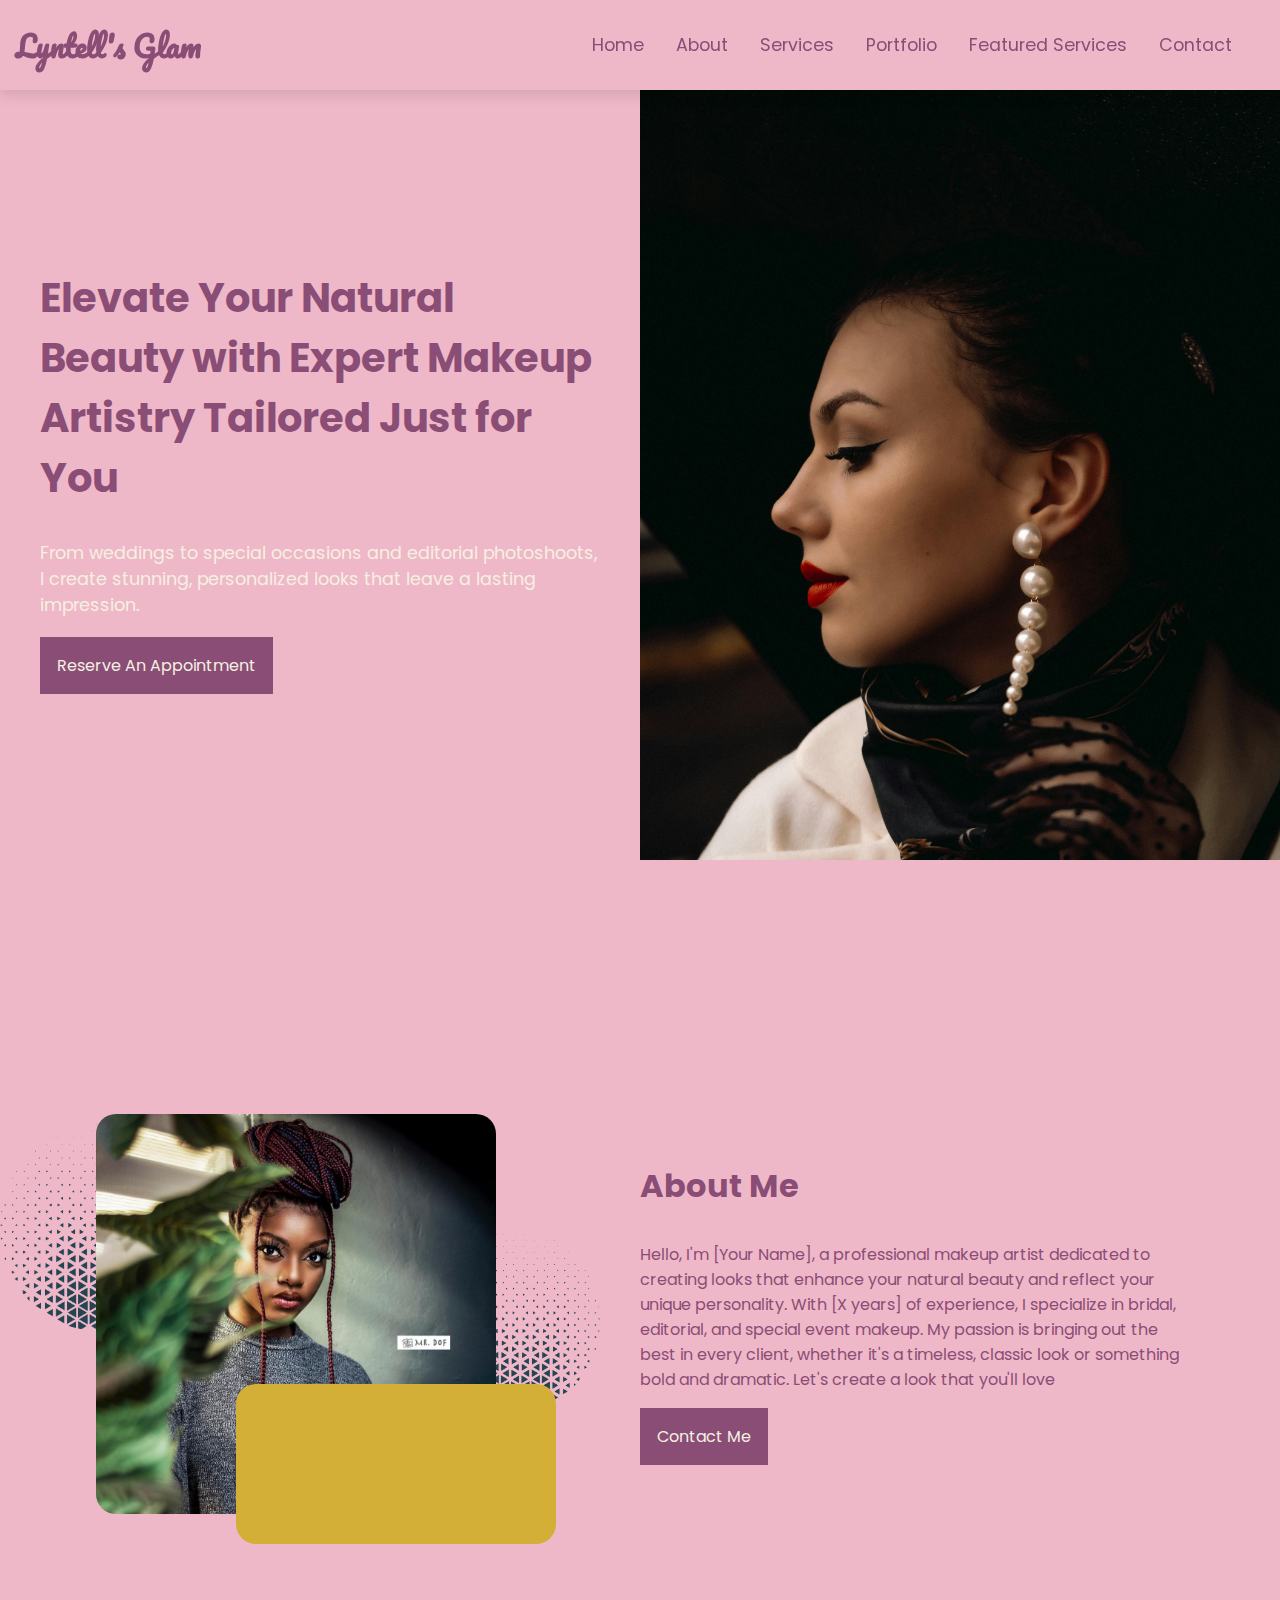
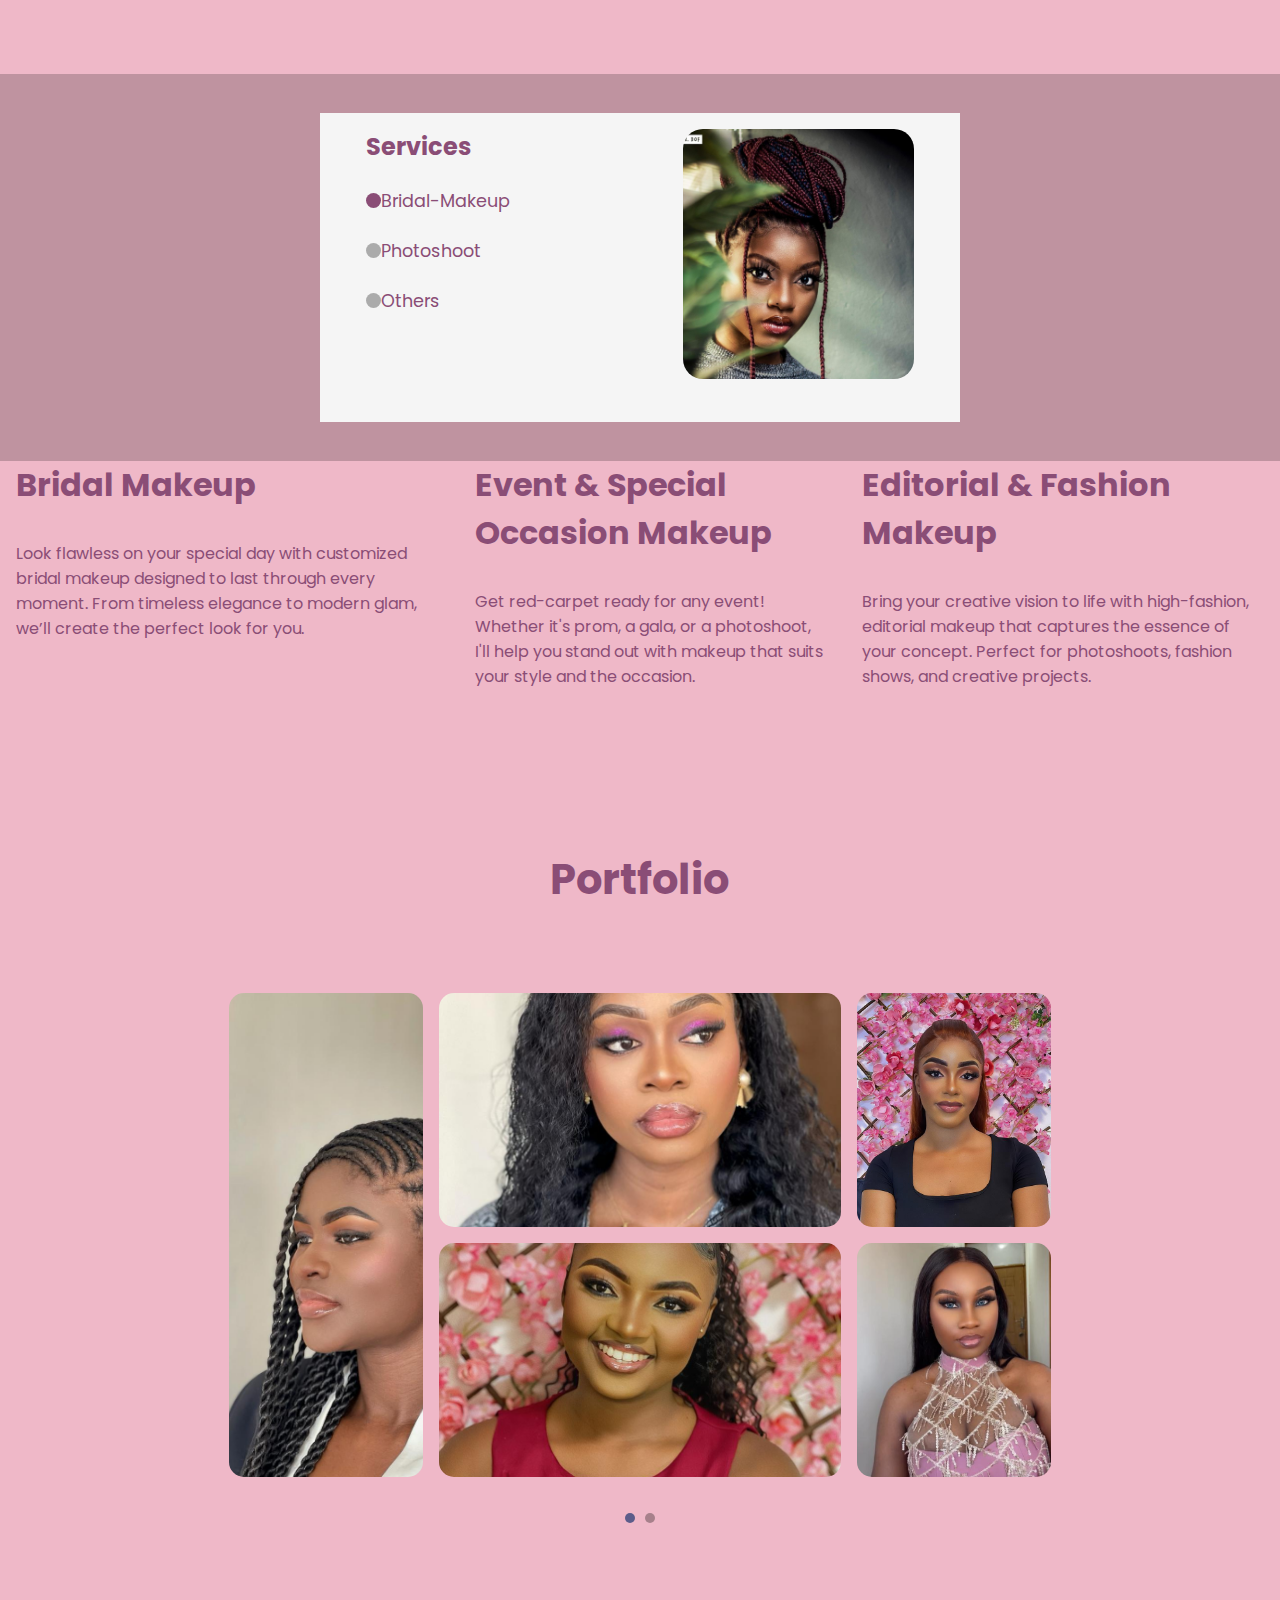
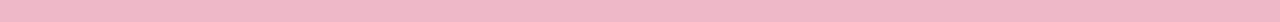
==== commit 843c4e72: "Add files via upload" ====
--- a/index.html
+++ b/index.html
@@ -5,426 +5,130 @@
     <meta name="viewport" content="width=device-width, initial-scale=1.0">
     <link rel="stylesheet" href="./styles/style.css">
     <link rel="stylesheet" href="./styles/landpage.css">
-    <link rel="stylesheet" href="./styles/review.css">
     <link rel="stylesheet" href="./styles/about.css">
-    <link rel="stylesheet" href="./styles/listings.css">
-    <link rel="stylesheet" href="./styles/mediaquery.css">
-    <link rel="stylesheet" href="./styles/fulllisting.css">
-    <link href="https://unpkg.com/aos@2.3.1/dist/aos.css" rel="stylesheet">
-    
-    <title>real estate</title>
+    <link rel="stylesheet" href="./styles/services.css">
+    <link rel="stylesheet" href="./styles/portfolio.css">
+    <link rel="stylesheet" href="./styles/tablet.css">
+    <title>Document</title>
 </head>
 <body>
-    <section class="landpage">
-        <img src="./assets/landpage.jpg" alt="" class="landpage-background">
-        <div class="land-wrapper">
-            <header class="land-header">
-                <h1>logo</h1>
-                <nav class="navs">
-                    <ul class="links">
-                        <li><a href="#home">Home</a></li>
-                        <li><a href="#reviews">reviews</a></li>
-                        <li><a href="#about-me">about</a></li>
-                        <li><a href="#contact">Contact</a></li>
-                    </ul>
-                </nav>
-                <div class="hamburger">
-                    <svg aria-hidden="true"  class="hamburger" data-prefix="fal" data-icon="bars" role="img" xmlns="http://www.w3.org/2000/svg" viewBox="0 0 448 512" class="svg-inline--fa fa-bars fa-w-14 fa-7x"><path fill="currentColor" d="M442 114H6a6 6 0 0 1-6-6V84a6 6 0 0 1 6-6h436a6 6 0 0 1 6 6v24a6 6 0 0 1-6 6zm0 160H6a6 6 0 0 1-6-6v-24a6 6 0 0 1 6-6h436a6 6 0 0 1 6 6v24a6 6 0 0 1-6 6zm0 160H6a6 6 0 0 1-6-6v-24a6 6 0 0 1 6-6h436a6 6 0 0 1 6 6v24a6 6 0 0 1-6 6z" class=""></path></svg>
+    <header  class="header1">
+        <div class="logo"><h2>lyntell's glam </h2></div>
+        <nav class="nav-bar">
+            <ul>
+                <li><a href="#landpage">home</a></li>
+                <li><a href="#about">about</a></li>
+                <li><a href="#services">services</a></li>
+                <li><a href="#portfolio">portfolio</a></li>
+                <li><a href="#">featured services</a></li>
+                <li><a href="#">contact</a></li>
+            </ul>
+        </nav>
+        <div class="menu-icon">
+            <span></span>
+            <span></span>
+            <span></span>
+        </div>
+    </header>
+    <section class="landpage" id="landpage">
+        <div class="land-content">
+            <h1>Elevate Your Natural Beauty with Expert Makeup Artistry Tailored Just for You</h1>
+            <p>From weddings to special occasions and editorial photoshoots, I create stunning, personalized looks that leave a lasting impression.</p>
+            <a href="#" class="link">reserve an appointment</a>
+        </div>
+        <div class="land-image">
+            <img src="./assets/landpage.jpg" alt="">
+        </div>
+    </section>
+    <section class="about" id="about">
+        <div class="about-contents">
+            <img src="./assets/pngwing.com (2).png" class="image-about" alt="">
+            <img src="./assets/pngwing.com (2).png" class="image-about" alt="">
+            <div class="about-image">
+                <img src="./assets/akua broni.jpg" alt="">
+                <div class="about-note">
                 </div>
-            </header>
-            <div class="land-content" data-aos="fade-in" data-aos-duration="2000">
-                <h1>find your dream home <br> right here right now</h1>
-                <p>i will help you find an affordable luxury home <br> in a safe neighbourhood at whatever budget you have</p>
             </div>
-            <div class="links-container">
-                <a href="./markups/listings.html" class="find-a-home">find a home</a>
-                <a href="./markups/neighbourhood.html" class="pick">pick a neighbourhood</a>
+            <div class="about-content-text">
+                <h1>about me</h1>
+                    <p>Hello, I'm [Your Name], a professional makeup artist dedicated to creating looks that enhance your natural beauty and reflect your unique personality. With [X years] of experience, I specialize in bridal, editorial, and special event makeup. My passion is bringing out the best in every client, whether it's a timeless, classic look or something bold and dramatic. Let's create a look that you'll love</p>
+
+                    <a href="#" class="link">contact me</a>
             </div>
         </div>
     </section>
-    <section class="reviews" id="reviews">
-        <header class="rev-header">
-            <h1>what people think of me</h1>
-        </header>
-        <div class="account-reviews">
-            <div class="account-rev-box" data-aos="fade-up" data-aos-duration="1000">
-                <img src="./assets/facebookIcon.png" alt="">
-                <div class="div stars-info">
-                    <p>5.0 star review</p>
-                    <div class="stars">
-                        <svg xmlns="http://www.w3.org/2000/svg" viewBox="0 0 576 512"><path d="M316.9 18C311.6 7 300.4 0 288.1 0s-23.4 7-28.8 18L195 150.3 51.4 171.5c-12 1.8-22 10.2-25.7 21.7s-.7 24.2 7.9 32.7L137.8 329 113.2 474.7c-2 12 3 24.2 12.9 31.3s23 8 33.8 2.3l128.3-68.5 128.3 68.5c10.8 5.7 23.9 4.9 33.8-2.3s14.9-19.3 12.9-31.3L438.5 329 542.7 225.9c8.6-8.5 11.7-21.2 7.9-32.7s-13.7-19.9-25.7-21.7L381.2 150.3 316.9 18z"/></svg>
-                        <svg xmlns="http://www.w3.org/2000/svg" viewBox="0 0 576 512"><path d="M316.9 18C311.6 7 300.4 0 288.1 0s-23.4 7-28.8 18L195 150.3 51.4 171.5c-12 1.8-22 10.2-25.7 21.7s-.7 24.2 7.9 32.7L137.8 329 113.2 474.7c-2 12 3 24.2 12.9 31.3s23 8 33.8 2.3l128.3-68.5 128.3 68.5c10.8 5.7 23.9 4.9 33.8-2.3s14.9-19.3 12.9-31.3L438.5 329 542.7 225.9c8.6-8.5 11.7-21.2 7.9-32.7s-13.7-19.9-25.7-21.7L381.2 150.3 316.9 18z"/></svg>
-                        <svg xmlns="http://www.w3.org/2000/svg" viewBox="0 0 576 512"><path d="M316.9 18C311.6 7 300.4 0 288.1 0s-23.4 7-28.8 18L195 150.3 51.4 171.5c-12 1.8-22 10.2-25.7 21.7s-.7 24.2 7.9 32.7L137.8 329 113.2 474.7c-2 12 3 24.2 12.9 31.3s23 8 33.8 2.3l128.3-68.5 128.3 68.5c10.8 5.7 23.9 4.9 33.8-2.3s14.9-19.3 12.9-31.3L438.5 329 542.7 225.9c8.6-8.5 11.7-21.2 7.9-32.7s-13.7-19.9-25.7-21.7L381.2 150.3 316.9 18z"/></svg>
-                        <svg xmlns="http://www.w3.org/2000/svg" viewBox="0 0 576 512"><path d="M316.9 18C311.6 7 300.4 0 288.1 0s-23.4 7-28.8 18L195 150.3 51.4 171.5c-12 1.8-22 10.2-25.7 21.7s-.7 24.2 7.9 32.7L137.8 329 113.2 474.7c-2 12 3 24.2 12.9 31.3s23 8 33.8 2.3l128.3-68.5 128.3 68.5c10.8 5.7 23.9 4.9 33.8-2.3s14.9-19.3 12.9-31.3L438.5 329 542.7 225.9c8.6-8.5 11.7-21.2 7.9-32.7s-13.7-19.9-25.7-21.7L381.2 150.3 316.9 18z"/></svg>
-                        <svg xmlns="http://www.w3.org/2000/svg" viewBox="0 0 576 512"><path d="M378.1 154.8L531.4 177.5C540.4 178.8 547.8 185.1 550.7 193.7C553.5 202.4 551.2 211.9 544.8 218.2L433.6 328.4L459.9 483.9C461.4 492.9 457.7 502.1 450.2 507.4C442.8 512.7 432.1 513.4 424.9 509.1L287.9 435.9L150.1 509.1C142.9 513.4 133.1 512.7 125.6 507.4C118.2 502.1 114.5 492.9 115.1 483.9L142.2 328.4L31.11 218.2C24.65 211.9 22.36 202.4 25.2 193.7C28.03 185.1 35.5 178.8 44.49 177.5L197.7 154.8L266.3 13.52C270.4 5.249 278.7 0 287.9 0C297.1 0 305.5 5.25 309.5 13.52L378.1 154.8zM287.1 384.7C291.9 384.7 295.7 385.6 299.2 387.5L404.4 443.7L384.2 324.1C382.9 316.4 385.5 308.5 391 303L476.9 217.9L358.6 200.5C350.7 199.3 343.9 194.3 340.5 187.2L287.1 79.09L287.1 384.7z"/></svg>
+    <section class="services" id="services">
+        <div class="services-1">
+            <div class="services-cont">
+                <div class="services-main-cont">
+                    <div class="service-col-1">
+                        <h3>services</h3>
+                        <div class="links">
+                            <span  class="slide-link span-active" onclick="showSlide(0)"></span>
+                            <p>bridal-makeup</p>
+                        </div>
+                        <div class="links">
+                            <span  class="slide-link" onclick="showSlide(1)"></span>
+                            <p>photoshoot</p>
+                        </div>
+                        <div class="links">
+                            <span class="slide-link" onclick="showSlide(2)"></span>
+                            <p>others</p>
+                        </div>
+                    </div>
+                    <div class="service-col-2">
+                        <img src="./assets/Snapinsta.app_169926503_1865694066932091_8765571278488807474_n_1080.jpg" class="slide active" alt="">
+                        <img src="./assets/pngwing.com.png" class="slide" alt="">
+
+                        <img src="./assets/landpage.jpg" class="slide" alt="">
                     </div>
                 </div>
-            </div>
-            <div class="account-rev-box" data-aos="fade-up" data-aos-duration="2000">
-                <img src="./assets/googleIcon.png" alt="">
-                <div class="div stars-info">
-                    <p>5.0 star review</p>
-                    <div class="stars">
-                        <svg xmlns="http://www.w3.org/2000/svg" viewBox="0 0 576 512"><path d="M316.9 18C311.6 7 300.4 0 288.1 0s-23.4 7-28.8 18L195 150.3 51.4 171.5c-12 1.8-22 10.2-25.7 21.7s-.7 24.2 7.9 32.7L137.8 329 113.2 474.7c-2 12 3 24.2 12.9 31.3s23 8 33.8 2.3l128.3-68.5 128.3 68.5c10.8 5.7 23.9 4.9 33.8-2.3s14.9-19.3 12.9-31.3L438.5 329 542.7 225.9c8.6-8.5 11.7-21.2 7.9-32.7s-13.7-19.9-25.7-21.7L381.2 150.3 316.9 18z"/></svg>
-                        <svg xmlns="http://www.w3.org/2000/svg" viewBox="0 0 576 512"><path d="M316.9 18C311.6 7 300.4 0 288.1 0s-23.4 7-28.8 18L195 150.3 51.4 171.5c-12 1.8-22 10.2-25.7 21.7s-.7 24.2 7.9 32.7L137.8 329 113.2 474.7c-2 12 3 24.2 12.9 31.3s23 8 33.8 2.3l128.3-68.5 128.3 68.5c10.8 5.7 23.9 4.9 33.8-2.3s14.9-19.3 12.9-31.3L438.5 329 542.7 225.9c8.6-8.5 11.7-21.2 7.9-32.7s-13.7-19.9-25.7-21.7L381.2 150.3 316.9 18z"/></svg>
-                        <svg xmlns="http://www.w3.org/2000/svg" viewBox="0 0 576 512"><path d="M316.9 18C311.6 7 300.4 0 288.1 0s-23.4 7-28.8 18L195 150.3 51.4 171.5c-12 1.8-22 10.2-25.7 21.7s-.7 24.2 7.9 32.7L137.8 329 113.2 474.7c-2 12 3 24.2 12.9 31.3s23 8 33.8 2.3l128.3-68.5 128.3 68.5c10.8 5.7 23.9 4.9 33.8-2.3s14.9-19.3 12.9-31.3L438.5 329 542.7 225.9c8.6-8.5 11.7-21.2 7.9-32.7s-13.7-19.9-25.7-21.7L381.2 150.3 316.9 18z"/></svg>
-                        <svg xmlns="http://www.w3.org/2000/svg" viewBox="0 0 576 512"><path d="M316.9 18C311.6 7 300.4 0 288.1 0s-23.4 7-28.8 18L195 150.3 51.4 171.5c-12 1.8-22 10.2-25.7 21.7s-.7 24.2 7.9 32.7L137.8 329 113.2 474.7c-2 12 3 24.2 12.9 31.3s23 8 33.8 2.3l128.3-68.5 128.3 68.5c10.8 5.7 23.9 4.9 33.8-2.3s14.9-19.3 12.9-31.3L438.5 329 542.7 225.9c8.6-8.5 11.7-21.2 7.9-32.7s-13.7-19.9-25.7-21.7L381.2 150.3 316.9 18z"/></svg>
-                        <svg xmlns="http://www.w3.org/2000/svg" viewBox="0 0 576 512"><path d="M378.1 154.8L531.4 177.5C540.4 178.8 547.8 185.1 550.7 193.7C553.5 202.4 551.2 211.9 544.8 218.2L433.6 328.4L459.9 483.9C461.4 492.9 457.7 502.1 450.2 507.4C442.8 512.7 432.1 513.4 424.9 509.1L287.9 435.9L150.1 509.1C142.9 513.4 133.1 512.7 125.6 507.4C118.2 502.1 114.5 492.9 115.1 483.9L142.2 328.4L31.11 218.2C24.65 211.9 22.36 202.4 25.2 193.7C28.03 185.1 35.5 178.8 44.49 177.5L197.7 154.8L266.3 13.52C270.4 5.249 278.7 0 287.9 0C297.1 0 305.5 5.25 309.5 13.52L378.1 154.8zM287.1 384.7C291.9 384.7 295.7 385.6 299.2 387.5L404.4 443.7L384.2 324.1C382.9 316.4 385.5 308.5 391 303L476.9 217.9L358.6 200.5C350.7 199.3 343.9 194.3 340.5 187.2L287.1 79.09L287.1 384.7z"/></svg>
-                    </div>
-                </div>
+              
             </div>
         </div>
-        <div class="rev-container">
-            <div class="scroller">
-                <div class="scroller-inner">
-                <div class="rev-box">
-                    <img src="./assets/WhatsApp Image 2024-10-16 at 13.53.58 (1).jpeg" alt="">
-                    <h2>william tyler</h2>
-                    <div class="stars">
-                        <svg xmlns="http://www.w3.org/2000/svg" viewBox="0 0 576 512"><path d="M316.9 18C311.6 7 300.4 0 288.1 0s-23.4 7-28.8 18L195 150.3 51.4 171.5c-12 1.8-22 10.2-25.7 21.7s-.7 24.2 7.9 32.7L137.8 329 113.2 474.7c-2 12 3 24.2 12.9 31.3s23 8 33.8 2.3l128.3-68.5 128.3 68.5c10.8 5.7 23.9 4.9 33.8-2.3s14.9-19.3 12.9-31.3L438.5 329 542.7 225.9c8.6-8.5 11.7-21.2 7.9-32.7s-13.7-19.9-25.7-21.7L381.2 150.3 316.9 18z"/></svg>
-                        <svg xmlns="http://www.w3.org/2000/svg" viewBox="0 0 576 512"><path d="M316.9 18C311.6 7 300.4 0 288.1 0s-23.4 7-28.8 18L195 150.3 51.4 171.5c-12 1.8-22 10.2-25.7 21.7s-.7 24.2 7.9 32.7L137.8 329 113.2 474.7c-2 12 3 24.2 12.9 31.3s23 8 33.8 2.3l128.3-68.5 128.3 68.5c10.8 5.7 23.9 4.9 33.8-2.3s14.9-19.3 12.9-31.3L438.5 329 542.7 225.9c8.6-8.5 11.7-21.2 7.9-32.7s-13.7-19.9-25.7-21.7L381.2 150.3 316.9 18z"/></svg>
-                        <svg xmlns="http://www.w3.org/2000/svg" viewBox="0 0 576 512"><path d="M316.9 18C311.6 7 300.4 0 288.1 0s-23.4 7-28.8 18L195 150.3 51.4 171.5c-12 1.8-22 10.2-25.7 21.7s-.7 24.2 7.9 32.7L137.8 329 113.2 474.7c-2 12 3 24.2 12.9 31.3s23 8 33.8 2.3l128.3-68.5 128.3 68.5c10.8 5.7 23.9 4.9 33.8-2.3s14.9-19.3 12.9-31.3L438.5 329 542.7 225.9c8.6-8.5 11.7-21.2 7.9-32.7s-13.7-19.9-25.7-21.7L381.2 150.3 316.9 18z"/></svg>
-                        <svg xmlns="http://www.w3.org/2000/svg" viewBox="0 0 576 512"><path d="M316.9 18C311.6 7 300.4 0 288.1 0s-23.4 7-28.8 18L195 150.3 51.4 171.5c-12 1.8-22 10.2-25.7 21.7s-.7 24.2 7.9 32.7L137.8 329 113.2 474.7c-2 12 3 24.2 12.9 31.3s23 8 33.8 2.3l128.3-68.5 128.3 68.5c10.8 5.7 23.9 4.9 33.8-2.3s14.9-19.3 12.9-31.3L438.5 329 542.7 225.9c8.6-8.5 11.7-21.2 7.9-32.7s-13.7-19.9-25.7-21.7L381.2 150.3 316.9 18z"/></svg>
-                        <svg xmlns="http://www.w3.org/2000/svg" viewBox="0 0 576 512"><path d="M378.1 154.8L531.4 177.5C540.4 178.8 547.8 185.1 550.7 193.7C553.5 202.4 551.2 211.9 544.8 218.2L433.6 328.4L459.9 483.9C461.4 492.9 457.7 502.1 450.2 507.4C442.8 512.7 432.1 513.4 424.9 509.1L287.9 435.9L150.1 509.1C142.9 513.4 133.1 512.7 125.6 507.4C118.2 502.1 114.5 492.9 115.1 483.9L142.2 328.4L31.11 218.2C24.65 211.9 22.36 202.4 25.2 193.7C28.03 185.1 35.5 178.8 44.49 177.5L197.7 154.8L266.3 13.52C270.4 5.249 278.7 0 287.9 0C297.1 0 305.5 5.25 309.5 13.52L378.1 154.8zM287.1 384.7C291.9 384.7 295.7 385.6 299.2 387.5L404.4 443.7L384.2 324.1C382.9 316.4 385.5 308.5 391 303L476.9 217.9L358.6 200.5C350.7 199.3 343.9 194.3 340.5 187.2L287.1 79.09L287.1 384.7z"/></svg>
-                    </div>
-                    <p>Lorem ipsum dolor, sit amet consectetur adipisicing elit. Quibusdam vitae saepe sequi dolorum, dicta cum.</p>
-                </div>
-                <div class="rev-box">
-                    <img src="./assets/WhatsApp Image 2024-10-16 at 13.53.58 (1).jpeg" alt="">
-                    <h2>william tyler</h2>
-                    <div class="stars">
-                        <svg xmlns="http://www.w3.org/2000/svg" viewBox="0 0 576 512"><path d="M316.9 18C311.6 7 300.4 0 288.1 0s-23.4 7-28.8 18L195 150.3 51.4 171.5c-12 1.8-22 10.2-25.7 21.7s-.7 24.2 7.9 32.7L137.8 329 113.2 474.7c-2 12 3 24.2 12.9 31.3s23 8 33.8 2.3l128.3-68.5 128.3 68.5c10.8 5.7 23.9 4.9 33.8-2.3s14.9-19.3 12.9-31.3L438.5 329 542.7 225.9c8.6-8.5 11.7-21.2 7.9-32.7s-13.7-19.9-25.7-21.7L381.2 150.3 316.9 18z"/></svg>
-                        <svg xmlns="http://www.w3.org/2000/svg" viewBox="0 0 576 512"><path d="M316.9 18C311.6 7 300.4 0 288.1 0s-23.4 7-28.8 18L195 150.3 51.4 171.5c-12 1.8-22 10.2-25.7 21.7s-.7 24.2 7.9 32.7L137.8 329 113.2 474.7c-2 12 3 24.2 12.9 31.3s23 8 33.8 2.3l128.3-68.5 128.3 68.5c10.8 5.7 23.9 4.9 33.8-2.3s14.9-19.3 12.9-31.3L438.5 329 542.7 225.9c8.6-8.5 11.7-21.2 7.9-32.7s-13.7-19.9-25.7-21.7L381.2 150.3 316.9 18z"/></svg>
-                        <svg xmlns="http://www.w3.org/2000/svg" viewBox="0 0 576 512"><path d="M316.9 18C311.6 7 300.4 0 288.1 0s-23.4 7-28.8 18L195 150.3 51.4 171.5c-12 1.8-22 10.2-25.7 21.7s-.7 24.2 7.9 32.7L137.8 329 113.2 474.7c-2 12 3 24.2 12.9 31.3s23 8 33.8 2.3l128.3-68.5 128.3 68.5c10.8 5.7 23.9 4.9 33.8-2.3s14.9-19.3 12.9-31.3L438.5 329 542.7 225.9c8.6-8.5 11.7-21.2 7.9-32.7s-13.7-19.9-25.7-21.7L381.2 150.3 316.9 18z"/></svg>
-                        <svg xmlns="http://www.w3.org/2000/svg" viewBox="0 0 576 512"><path d="M316.9 18C311.6 7 300.4 0 288.1 0s-23.4 7-28.8 18L195 150.3 51.4 171.5c-12 1.8-22 10.2-25.7 21.7s-.7 24.2 7.9 32.7L137.8 329 113.2 474.7c-2 12 3 24.2 12.9 31.3s23 8 33.8 2.3l128.3-68.5 128.3 68.5c10.8 5.7 23.9 4.9 33.8-2.3s14.9-19.3 12.9-31.3L438.5 329 542.7 225.9c8.6-8.5 11.7-21.2 7.9-32.7s-13.7-19.9-25.7-21.7L381.2 150.3 316.9 18z"/></svg>
-                        <svg xmlns="http://www.w3.org/2000/svg" viewBox="0 0 576 512"><path d="M378.1 154.8L531.4 177.5C540.4 178.8 547.8 185.1 550.7 193.7C553.5 202.4 551.2 211.9 544.8 218.2L433.6 328.4L459.9 483.9C461.4 492.9 457.7 502.1 450.2 507.4C442.8 512.7 432.1 513.4 424.9 509.1L287.9 435.9L150.1 509.1C142.9 513.4 133.1 512.7 125.6 507.4C118.2 502.1 114.5 492.9 115.1 483.9L142.2 328.4L31.11 218.2C24.65 211.9 22.36 202.4 25.2 193.7C28.03 185.1 35.5 178.8 44.49 177.5L197.7 154.8L266.3 13.52C270.4 5.249 278.7 0 287.9 0C297.1 0 305.5 5.25 309.5 13.52L378.1 154.8zM287.1 384.7C291.9 384.7 295.7 385.6 299.2 387.5L404.4 443.7L384.2 324.1C382.9 316.4 385.5 308.5 391 303L476.9 217.9L358.6 200.5C350.7 199.3 343.9 194.3 340.5 187.2L287.1 79.09L287.1 384.7z"/></svg>
-                    </div>
-                    <p>Lorem ipsum dolor, sit amet consectetur adipisicing elit. Quibusdam vitae saepe sequi dolorum, dicta cum.</p>
-                </div>
-                <div class="rev-box">
-                    <img src="./assets/WhatsApp Image 2024-10-16 at 13.53.58 (1).jpeg" alt="">
-                    <h2>william tyler</h2>
-                    <div class="stars">
-                        <svg xmlns="http://www.w3.org/2000/svg" viewBox="0 0 576 512"><path d="M316.9 18C311.6 7 300.4 0 288.1 0s-23.4 7-28.8 18L195 150.3 51.4 171.5c-12 1.8-22 10.2-25.7 21.7s-.7 24.2 7.9 32.7L137.8 329 113.2 474.7c-2 12 3 24.2 12.9 31.3s23 8 33.8 2.3l128.3-68.5 128.3 68.5c10.8 5.7 23.9 4.9 33.8-2.3s14.9-19.3 12.9-31.3L438.5 329 542.7 225.9c8.6-8.5 11.7-21.2 7.9-32.7s-13.7-19.9-25.7-21.7L381.2 150.3 316.9 18z"/></svg>
-                        <svg xmlns="http://www.w3.org/2000/svg" viewBox="0 0 576 512"><path d="M316.9 18C311.6 7 300.4 0 288.1 0s-23.4 7-28.8 18L195 150.3 51.4 171.5c-12 1.8-22 10.2-25.7 21.7s-.7 24.2 7.9 32.7L137.8 329 113.2 474.7c-2 12 3 24.2 12.9 31.3s23 8 33.8 2.3l128.3-68.5 128.3 68.5c10.8 5.7 23.9 4.9 33.8-2.3s14.9-19.3 12.9-31.3L438.5 329 542.7 225.9c8.6-8.5 11.7-21.2 7.9-32.7s-13.7-19.9-25.7-21.7L381.2 150.3 316.9 18z"/></svg>
-                        <svg xmlns="http://www.w3.org/2000/svg" viewBox="0 0 576 512"><path d="M316.9 18C311.6 7 300.4 0 288.1 0s-23.4 7-28.8 18L195 150.3 51.4 171.5c-12 1.8-22 10.2-25.7 21.7s-.7 24.2 7.9 32.7L137.8 329 113.2 474.7c-2 12 3 24.2 12.9 31.3s23 8 33.8 2.3l128.3-68.5 128.3 68.5c10.8 5.7 23.9 4.9 33.8-2.3s14.9-19.3 12.9-31.3L438.5 329 542.7 225.9c8.6-8.5 11.7-21.2 7.9-32.7s-13.7-19.9-25.7-21.7L381.2 150.3 316.9 18z"/></svg>
-                        <svg xmlns="http://www.w3.org/2000/svg" viewBox="0 0 576 512"><path d="M316.9 18C311.6 7 300.4 0 288.1 0s-23.4 7-28.8 18L195 150.3 51.4 171.5c-12 1.8-22 10.2-25.7 21.7s-.7 24.2 7.9 32.7L137.8 329 113.2 474.7c-2 12 3 24.2 12.9 31.3s23 8 33.8 2.3l128.3-68.5 128.3 68.5c10.8 5.7 23.9 4.9 33.8-2.3s14.9-19.3 12.9-31.3L438.5 329 542.7 225.9c8.6-8.5 11.7-21.2 7.9-32.7s-13.7-19.9-25.7-21.7L381.2 150.3 316.9 18z"/></svg>
-                        <svg xmlns="http://www.w3.org/2000/svg" viewBox="0 0 576 512"><path d="M378.1 154.8L531.4 177.5C540.4 178.8 547.8 185.1 550.7 193.7C553.5 202.4 551.2 211.9 544.8 218.2L433.6 328.4L459.9 483.9C461.4 492.9 457.7 502.1 450.2 507.4C442.8 512.7 432.1 513.4 424.9 509.1L287.9 435.9L150.1 509.1C142.9 513.4 133.1 512.7 125.6 507.4C118.2 502.1 114.5 492.9 115.1 483.9L142.2 328.4L31.11 218.2C24.65 211.9 22.36 202.4 25.2 193.7C28.03 185.1 35.5 178.8 44.49 177.5L197.7 154.8L266.3 13.52C270.4 5.249 278.7 0 287.9 0C297.1 0 305.5 5.25 309.5 13.52L378.1 154.8zM287.1 384.7C291.9 384.7 295.7 385.6 299.2 387.5L404.4 443.7L384.2 324.1C382.9 316.4 385.5 308.5 391 303L476.9 217.9L358.6 200.5C350.7 199.3 343.9 194.3 340.5 187.2L287.1 79.09L287.1 384.7z"/></svg>
-                    </div>
-                    <p>Lorem ipsum dolor, sit amet consectetur adipisicing elit. Quibusdam vitae saepe sequi dolorum, dicta cum.</p>
-                </div>
-                <div class="rev-box">
-                    <img src="./assets/WhatsApp Image 2024-10-16 at 13.53.58 (1).jpeg" alt="">
-                    <h2>william tyler</h2>
-                    <div class="stars">
-                        <svg xmlns="http://www.w3.org/2000/svg" viewBox="0 0 576 512"><path d="M316.9 18C311.6 7 300.4 0 288.1 0s-23.4 7-28.8 18L195 150.3 51.4 171.5c-12 1.8-22 10.2-25.7 21.7s-.7 24.2 7.9 32.7L137.8 329 113.2 474.7c-2 12 3 24.2 12.9 31.3s23 8 33.8 2.3l128.3-68.5 128.3 68.5c10.8 5.7 23.9 4.9 33.8-2.3s14.9-19.3 12.9-31.3L438.5 329 542.7 225.9c8.6-8.5 11.7-21.2 7.9-32.7s-13.7-19.9-25.7-21.7L381.2 150.3 316.9 18z"/></svg>
-                        <svg xmlns="http://www.w3.org/2000/svg" viewBox="0 0 576 512"><path d="M316.9 18C311.6 7 300.4 0 288.1 0s-23.4 7-28.8 18L195 150.3 51.4 171.5c-12 1.8-22 10.2-25.7 21.7s-.7 24.2 7.9 32.7L137.8 329 113.2 474.7c-2 12 3 24.2 12.9 31.3s23 8 33.8 2.3l128.3-68.5 128.3 68.5c10.8 5.7 23.9 4.9 33.8-2.3s14.9-19.3 12.9-31.3L438.5 329 542.7 225.9c8.6-8.5 11.7-21.2 7.9-32.7s-13.7-19.9-25.7-21.7L381.2 150.3 316.9 18z"/></svg>
-                        <svg xmlns="http://www.w3.org/2000/svg" viewBox="0 0 576 512"><path d="M316.9 18C311.6 7 300.4 0 288.1 0s-23.4 7-28.8 18L195 150.3 51.4 171.5c-12 1.8-22 10.2-25.7 21.7s-.7 24.2 7.9 32.7L137.8 329 113.2 474.7c-2 12 3 24.2 12.9 31.3s23 8 33.8 2.3l128.3-68.5 128.3 68.5c10.8 5.7 23.9 4.9 33.8-2.3s14.9-19.3 12.9-31.3L438.5 329 542.7 225.9c8.6-8.5 11.7-21.2 7.9-32.7s-13.7-19.9-25.7-21.7L381.2 150.3 316.9 18z"/></svg>
-                        <svg xmlns="http://www.w3.org/2000/svg" viewBox="0 0 576 512"><path d="M316.9 18C311.6 7 300.4 0 288.1 0s-23.4 7-28.8 18L195 150.3 51.4 171.5c-12 1.8-22 10.2-25.7 21.7s-.7 24.2 7.9 32.7L137.8 329 113.2 474.7c-2 12 3 24.2 12.9 31.3s23 8 33.8 2.3l128.3-68.5 128.3 68.5c10.8 5.7 23.9 4.9 33.8-2.3s14.9-19.3 12.9-31.3L438.5 329 542.7 225.9c8.6-8.5 11.7-21.2 7.9-32.7s-13.7-19.9-25.7-21.7L381.2 150.3 316.9 18z"/></svg>
-                        <svg xmlns="http://www.w3.org/2000/svg" viewBox="0 0 576 512"><path d="M378.1 154.8L531.4 177.5C540.4 178.8 547.8 185.1 550.7 193.7C553.5 202.4 551.2 211.9 544.8 218.2L433.6 328.4L459.9 483.9C461.4 492.9 457.7 502.1 450.2 507.4C442.8 512.7 432.1 513.4 424.9 509.1L287.9 435.9L150.1 509.1C142.9 513.4 133.1 512.7 125.6 507.4C118.2 502.1 114.5 492.9 115.1 483.9L142.2 328.4L31.11 218.2C24.65 211.9 22.36 202.4 25.2 193.7C28.03 185.1 35.5 178.8 44.49 177.5L197.7 154.8L266.3 13.52C270.4 5.249 278.7 0 287.9 0C297.1 0 305.5 5.25 309.5 13.52L378.1 154.8zM287.1 384.7C291.9 384.7 295.7 385.6 299.2 387.5L404.4 443.7L384.2 324.1C382.9 316.4 385.5 308.5 391 303L476.9 217.9L358.6 200.5C350.7 199.3 343.9 194.3 340.5 187.2L287.1 79.09L287.1 384.7z"/></svg>
-                    </div>
-                    <p>Lorem ipsum dolor, sit amet consectetur adipisicing elit. Quibusdam vitae saepe sequi dolorum, dicta cum.</p>
-                </div>
-                <div class="rev-box">
-                    <img src="./assets/WhatsApp Image 2024-10-16 at 13.53.58 (1).jpeg" alt="">
-                    <h2>william tyler</h2>
-                    <div class="stars">
-                        <svg xmlns="http://www.w3.org/2000/svg" viewBox="0 0 576 512"><path d="M316.9 18C311.6 7 300.4 0 288.1 0s-23.4 7-28.8 18L195 150.3 51.4 171.5c-12 1.8-22 10.2-25.7 21.7s-.7 24.2 7.9 32.7L137.8 329 113.2 474.7c-2 12 3 24.2 12.9 31.3s23 8 33.8 2.3l128.3-68.5 128.3 68.5c10.8 5.7 23.9 4.9 33.8-2.3s14.9-19.3 12.9-31.3L438.5 329 542.7 225.9c8.6-8.5 11.7-21.2 7.9-32.7s-13.7-19.9-25.7-21.7L381.2 150.3 316.9 18z"/></svg>
-                        <svg xmlns="http://www.w3.org/2000/svg" viewBox="0 0 576 512"><path d="M316.9 18C311.6 7 300.4 0 288.1 0s-23.4 7-28.8 18L195 150.3 51.4 171.5c-12 1.8-22 10.2-25.7 21.7s-.7 24.2 7.9 32.7L137.8 329 113.2 474.7c-2 12 3 24.2 12.9 31.3s23 8 33.8 2.3l128.3-68.5 128.3 68.5c10.8 5.7 23.9 4.9 33.8-2.3s14.9-19.3 12.9-31.3L438.5 329 542.7 225.9c8.6-8.5 11.7-21.2 7.9-32.7s-13.7-19.9-25.7-21.7L381.2 150.3 316.9 18z"/></svg>
-                        <svg xmlns="http://www.w3.org/2000/svg" viewBox="0 0 576 512"><path d="M316.9 18C311.6 7 300.4 0 288.1 0s-23.4 7-28.8 18L195 150.3 51.4 171.5c-12 1.8-22 10.2-25.7 21.7s-.7 24.2 7.9 32.7L137.8 329 113.2 474.7c-2 12 3 24.2 12.9 31.3s23 8 33.8 2.3l128.3-68.5 128.3 68.5c10.8 5.7 23.9 4.9 33.8-2.3s14.9-19.3 12.9-31.3L438.5 329 542.7 225.9c8.6-8.5 11.7-21.2 7.9-32.7s-13.7-19.9-25.7-21.7L381.2 150.3 316.9 18z"/></svg>
-                        <svg xmlns="http://www.w3.org/2000/svg" viewBox="0 0 576 512"><path d="M316.9 18C311.6 7 300.4 0 288.1 0s-23.4 7-28.8 18L195 150.3 51.4 171.5c-12 1.8-22 10.2-25.7 21.7s-.7 24.2 7.9 32.7L137.8 329 113.2 474.7c-2 12 3 24.2 12.9 31.3s23 8 33.8 2.3l128.3-68.5 128.3 68.5c10.8 5.7 23.9 4.9 33.8-2.3s14.9-19.3 12.9-31.3L438.5 329 542.7 225.9c8.6-8.5 11.7-21.2 7.9-32.7s-13.7-19.9-25.7-21.7L381.2 150.3 316.9 18z"/></svg>
-                        <svg xmlns="http://www.w3.org/2000/svg" viewBox="0 0 576 512"><path d="M378.1 154.8L531.4 177.5C540.4 178.8 547.8 185.1 550.7 193.7C553.5 202.4 551.2 211.9 544.8 218.2L433.6 328.4L459.9 483.9C461.4 492.9 457.7 502.1 450.2 507.4C442.8 512.7 432.1 513.4 424.9 509.1L287.9 435.9L150.1 509.1C142.9 513.4 133.1 512.7 125.6 507.4C118.2 502.1 114.5 492.9 115.1 483.9L142.2 328.4L31.11 218.2C24.65 211.9 22.36 202.4 25.2 193.7C28.03 185.1 35.5 178.8 44.49 177.5L197.7 154.8L266.3 13.52C270.4 5.249 278.7 0 287.9 0C297.1 0 305.5 5.25 309.5 13.52L378.1 154.8zM287.1 384.7C291.9 384.7 295.7 385.6 299.2 387.5L404.4 443.7L384.2 324.1C382.9 316.4 385.5 308.5 391 303L476.9 217.9L358.6 200.5C350.7 199.3 343.9 194.3 340.5 187.2L287.1 79.09L287.1 384.7z"/></svg>
-                    </div>
-                    <p>Lorem ipsum dolor, sit amet consectetur adipisicing elit. Quibusdam vitae saepe sequi dolorum, dicta cum.</p>
-                </div>
-                <div class="rev-box">
-                    <img src="./assets/WhatsApp Image 2024-10-16 at 13.53.58 (1).jpeg" alt="">
-                    <h2>william tyler</h2>
-                    <div class="stars">
-                        <svg xmlns="http://www.w3.org/2000/svg" viewBox="0 0 576 512"><path d="M316.9 18C311.6 7 300.4 0 288.1 0s-23.4 7-28.8 18L195 150.3 51.4 171.5c-12 1.8-22 10.2-25.7 21.7s-.7 24.2 7.9 32.7L137.8 329 113.2 474.7c-2 12 3 24.2 12.9 31.3s23 8 33.8 2.3l128.3-68.5 128.3 68.5c10.8 5.7 23.9 4.9 33.8-2.3s14.9-19.3 12.9-31.3L438.5 329 542.7 225.9c8.6-8.5 11.7-21.2 7.9-32.7s-13.7-19.9-25.7-21.7L381.2 150.3 316.9 18z"/></svg>
-                        <svg xmlns="http://www.w3.org/2000/svg" viewBox="0 0 576 512"><path d="M316.9 18C311.6 7 300.4 0 288.1 0s-23.4 7-28.8 18L195 150.3 51.4 171.5c-12 1.8-22 10.2-25.7 21.7s-.7 24.2 7.9 32.7L137.8 329 113.2 474.7c-2 12 3 24.2 12.9 31.3s23 8 33.8 2.3l128.3-68.5 128.3 68.5c10.8 5.7 23.9 4.9 33.8-2.3s14.9-19.3 12.9-31.3L438.5 329 542.7 225.9c8.6-8.5 11.7-21.2 7.9-32.7s-13.7-19.9-25.7-21.7L381.2 150.3 316.9 18z"/></svg>
-                        <svg xmlns="http://www.w3.org/2000/svg" viewBox="0 0 576 512"><path d="M316.9 18C311.6 7 300.4 0 288.1 0s-23.4 7-28.8 18L195 150.3 51.4 171.5c-12 1.8-22 10.2-25.7 21.7s-.7 24.2 7.9 32.7L137.8 329 113.2 474.7c-2 12 3 24.2 12.9 31.3s23 8 33.8 2.3l128.3-68.5 128.3 68.5c10.8 5.7 23.9 4.9 33.8-2.3s14.9-19.3 12.9-31.3L438.5 329 542.7 225.9c8.6-8.5 11.7-21.2 7.9-32.7s-13.7-19.9-25.7-21.7L381.2 150.3 316.9 18z"/></svg>
-                        <svg xmlns="http://www.w3.org/2000/svg" viewBox="0 0 576 512"><path d="M316.9 18C311.6 7 300.4 0 288.1 0s-23.4 7-28.8 18L195 150.3 51.4 171.5c-12 1.8-22 10.2-25.7 21.7s-.7 24.2 7.9 32.7L137.8 329 113.2 474.7c-2 12 3 24.2 12.9 31.3s23 8 33.8 2.3l128.3-68.5 128.3 68.5c10.8 5.7 23.9 4.9 33.8-2.3s14.9-19.3 12.9-31.3L438.5 329 542.7 225.9c8.6-8.5 11.7-21.2 7.9-32.7s-13.7-19.9-25.7-21.7L381.2 150.3 316.9 18z"/></svg>
-                        <svg xmlns="http://www.w3.org/2000/svg" viewBox="0 0 576 512"><path d="M378.1 154.8L531.4 177.5C540.4 178.8 547.8 185.1 550.7 193.7C553.5 202.4 551.2 211.9 544.8 218.2L433.6 328.4L459.9 483.9C461.4 492.9 457.7 502.1 450.2 507.4C442.8 512.7 432.1 513.4 424.9 509.1L287.9 435.9L150.1 509.1C142.9 513.4 133.1 512.7 125.6 507.4C118.2 502.1 114.5 492.9 115.1 483.9L142.2 328.4L31.11 218.2C24.65 211.9 22.36 202.4 25.2 193.7C28.03 185.1 35.5 178.8 44.49 177.5L197.7 154.8L266.3 13.52C270.4 5.249 278.7 0 287.9 0C297.1 0 305.5 5.25 309.5 13.52L378.1 154.8zM287.1 384.7C291.9 384.7 295.7 385.6 299.2 387.5L404.4 443.7L384.2 324.1C382.9 316.4 385.5 308.5 391 303L476.9 217.9L358.6 200.5C350.7 199.3 343.9 194.3 340.5 187.2L287.1 79.09L287.1 384.7z"/></svg>
-                    </div>
-                    <p>Lorem ipsum dolor, sit amet consectetur adipisicing elit. Quibusdam vitae saepe sequi dolorum, dicta cum.</p>
-                </div>
-                <div class="rev-box">
-                    <img src="./assets/WhatsApp Image 2024-10-16 at 13.53.58 (1).jpeg" alt="">
-                    <h2>william tyler</h2>
-                    <div class="stars">
-                        <svg xmlns="http://www.w3.org/2000/svg" viewBox="0 0 576 512"><path d="M316.9 18C311.6 7 300.4 0 288.1 0s-23.4 7-28.8 18L195 150.3 51.4 171.5c-12 1.8-22 10.2-25.7 21.7s-.7 24.2 7.9 32.7L137.8 329 113.2 474.7c-2 12 3 24.2 12.9 31.3s23 8 33.8 2.3l128.3-68.5 128.3 68.5c10.8 5.7 23.9 4.9 33.8-2.3s14.9-19.3 12.9-31.3L438.5 329 542.7 225.9c8.6-8.5 11.7-21.2 7.9-32.7s-13.7-19.9-25.7-21.7L381.2 150.3 316.9 18z"/></svg>
-                        <svg xmlns="http://www.w3.org/2000/svg" viewBox="0 0 576 512"><path d="M316.9 18C311.6 7 300.4 0 288.1 0s-23.4 7-28.8 18L195 150.3 51.4 171.5c-12 1.8-22 10.2-25.7 21.7s-.7 24.2 7.9 32.7L137.8 329 113.2 474.7c-2 12 3 24.2 12.9 31.3s23 8 33.8 2.3l128.3-68.5 128.3 68.5c10.8 5.7 23.9 4.9 33.8-2.3s14.9-19.3 12.9-31.3L438.5 329 542.7 225.9c8.6-8.5 11.7-21.2 7.9-32.7s-13.7-19.9-25.7-21.7L381.2 150.3 316.9 18z"/></svg>
-                        <svg xmlns="http://www.w3.org/2000/svg" viewBox="0 0 576 512"><path d="M316.9 18C311.6 7 300.4 0 288.1 0s-23.4 7-28.8 18L195 150.3 51.4 171.5c-12 1.8-22 10.2-25.7 21.7s-.7 24.2 7.9 32.7L137.8 329 113.2 474.7c-2 12 3 24.2 12.9 31.3s23 8 33.8 2.3l128.3-68.5 128.3 68.5c10.8 5.7 23.9 4.9 33.8-2.3s14.9-19.3 12.9-31.3L438.5 329 542.7 225.9c8.6-8.5 11.7-21.2 7.9-32.7s-13.7-19.9-25.7-21.7L381.2 150.3 316.9 18z"/></svg>
-                        <svg xmlns="http://www.w3.org/2000/svg" viewBox="0 0 576 512"><path d="M316.9 18C311.6 7 300.4 0 288.1 0s-23.4 7-28.8 18L195 150.3 51.4 171.5c-12 1.8-22 10.2-25.7 21.7s-.7 24.2 7.9 32.7L137.8 329 113.2 474.7c-2 12 3 24.2 12.9 31.3s23 8 33.8 2.3l128.3-68.5 128.3 68.5c10.8 5.7 23.9 4.9 33.8-2.3s14.9-19.3 12.9-31.3L438.5 329 542.7 225.9c8.6-8.5 11.7-21.2 7.9-32.7s-13.7-19.9-25.7-21.7L381.2 150.3 316.9 18z"/></svg>
-                        <svg xmlns="http://www.w3.org/2000/svg" viewBox="0 0 576 512"><path d="M378.1 154.8L531.4 177.5C540.4 178.8 547.8 185.1 550.7 193.7C553.5 202.4 551.2 211.9 544.8 218.2L433.6 328.4L459.9 483.9C461.4 492.9 457.7 502.1 450.2 507.4C442.8 512.7 432.1 513.4 424.9 509.1L287.9 435.9L150.1 509.1C142.9 513.4 133.1 512.7 125.6 507.4C118.2 502.1 114.5 492.9 115.1 483.9L142.2 328.4L31.11 218.2C24.65 211.9 22.36 202.4 25.2 193.7C28.03 185.1 35.5 178.8 44.49 177.5L197.7 154.8L266.3 13.52C270.4 5.249 278.7 0 287.9 0C297.1 0 305.5 5.25 309.5 13.52L378.1 154.8zM287.1 384.7C291.9 384.7 295.7 385.6 299.2 387.5L404.4 443.7L384.2 324.1C382.9 316.4 385.5 308.5 391 303L476.9 217.9L358.6 200.5C350.7 199.3 343.9 194.3 340.5 187.2L287.1 79.09L287.1 384.7z"/></svg>
-                    </div>
-                    <p>Lorem ipsum dolor, sit amet consectetur adipisicing elit. Quibusdam vitae saepe sequi dolorum, dicta cum.</p>
-                </div>
-                    <div class="rev-box">
-                        <img src="./assets/WhatsApp Image 2024-10-16 at 13.53.58 (1).jpeg" alt="">
-                        <h2>william tyler</h2>
-                        <div class="stars">
-                            <svg xmlns="http://www.w3.org/2000/svg" viewBox="0 0 576 512"><path d="M316.9 18C311.6 7 300.4 0 288.1 0s-23.4 7-28.8 18L195 150.3 51.4 171.5c-12 1.8-22 10.2-25.7 21.7s-.7 24.2 7.9 32.7L137.8 329 113.2 474.7c-2 12 3 24.2 12.9 31.3s23 8 33.8 2.3l128.3-68.5 128.3 68.5c10.8 5.7 23.9 4.9 33.8-2.3s14.9-19.3 12.9-31.3L438.5 329 542.7 225.9c8.6-8.5 11.7-21.2 7.9-32.7s-13.7-19.9-25.7-21.7L381.2 150.3 316.9 18z"/></svg>
-                            <svg xmlns="http://www.w3.org/2000/svg" viewBox="0 0 576 512"><path d="M316.9 18C311.6 7 300.4 0 288.1 0s-23.4 7-28.8 18L195 150.3 51.4 171.5c-12 1.8-22 10.2-25.7 21.7s-.7 24.2 7.9 32.7L137.8 329 113.2 474.7c-2 12 3 24.2 12.9 31.3s23 8 33.8 2.3l128.3-68.5 128.3 68.5c10.8 5.7 23.9 4.9 33.8-2.3s14.9-19.3 12.9-31.3L438.5 329 542.7 225.9c8.6-8.5 11.7-21.2 7.9-32.7s-13.7-19.9-25.7-21.7L381.2 150.3 316.9 18z"/></svg>
-                            <svg xmlns="http://www.w3.org/2000/svg" viewBox="0 0 576 512"><path d="M316.9 18C311.6 7 300.4 0 288.1 0s-23.4 7-28.8 18L195 150.3 51.4 171.5c-12 1.8-22 10.2-25.7 21.7s-.7 24.2 7.9 32.7L137.8 329 113.2 474.7c-2 12 3 24.2 12.9 31.3s23 8 33.8 2.3l128.3-68.5 128.3 68.5c10.8 5.7 23.9 4.9 33.8-2.3s14.9-19.3 12.9-31.3L438.5 329 542.7 225.9c8.6-8.5 11.7-21.2 7.9-32.7s-13.7-19.9-25.7-21.7L381.2 150.3 316.9 18z"/></svg>
-                            <svg xmlns="http://www.w3.org/2000/svg" viewBox="0 0 576 512"><path d="M316.9 18C311.6 7 300.4 0 288.1 0s-23.4 7-28.8 18L195 150.3 51.4 171.5c-12 1.8-22 10.2-25.7 21.7s-.7 24.2 7.9 32.7L137.8 329 113.2 474.7c-2 12 3 24.2 12.9 31.3s23 8 33.8 2.3l128.3-68.5 128.3 68.5c10.8 5.7 23.9 4.9 33.8-2.3s14.9-19.3 12.9-31.3L438.5 329 542.7 225.9c8.6-8.5 11.7-21.2 7.9-32.7s-13.7-19.9-25.7-21.7L381.2 150.3 316.9 18z"/></svg>
-                            <svg xmlns="http://www.w3.org/2000/svg" viewBox="0 0 576 512"><path d="M378.1 154.8L531.4 177.5C540.4 178.8 547.8 185.1 550.7 193.7C553.5 202.4 551.2 211.9 544.8 218.2L433.6 328.4L459.9 483.9C461.4 492.9 457.7 502.1 450.2 507.4C442.8 512.7 432.1 513.4 424.9 509.1L287.9 435.9L150.1 509.1C142.9 513.4 133.1 512.7 125.6 507.4C118.2 502.1 114.5 492.9 115.1 483.9L142.2 328.4L31.11 218.2C24.65 211.9 22.36 202.4 25.2 193.7C28.03 185.1 35.5 178.8 44.49 177.5L197.7 154.8L266.3 13.52C270.4 5.249 278.7 0 287.9 0C297.1 0 305.5 5.25 309.5 13.52L378.1 154.8zM287.1 384.7C291.9 384.7 295.7 385.6 299.2 387.5L404.4 443.7L384.2 324.1C382.9 316.4 385.5 308.5 391 303L476.9 217.9L358.6 200.5C350.7 199.3 343.9 194.3 340.5 187.2L287.1 79.09L287.1 384.7z"/></svg>
-                        </div>
-                        <p>Lorem ipsum dolor, sit amet consectetur adipisicing elit. Quibusdam vitae saepe sequi dolorum, dicta cum.</p>
-                    </div>
-                </div>
+        <div class="services-2">
+            <div class="service-info-1">
+                <h1>Bridal Makeup</h1>
+                <p>Look flawless on your special day with customized bridal makeup designed to last through every moment. From timeless elegance to modern glam, we’ll create the perfect look for you.</p>
+            </div>
+            <div class="service-info-1">
+                <h1>Event & Special Occasion Makeup</h1>
+                <p>Get red-carpet ready for any event! Whether it's prom, a gala, or a photoshoot, I'll help you stand out with makeup that suits your style and the occasion.</p>
+            </div>
+            <div class="service-info-1">
+                <h1>Editorial & Fashion Makeup</h1>
+                <p>Bring your creative vision to life with high-fashion, editorial makeup that captures the essence of your concept. Perfect for photoshoots, fashion shows, and creative projects.</p>
             </div>
         </div>
     </section>
-    <section class="about-me" id="about-me">
-        <header class="about-me-head">
-            <h1>who is the face behind all this?? <br> ...... <br> me (yh is just me)</h1>
-        </header>
-        <div class="about-me-content" data-aos="fade-up" data-aos-duration="2000"> 
-            <img src="./assets/man in suit.png" alt="" >
-            <div class="about-me-text"> 
-                <p>Hi, I'm [Your Name], and I'm passionate about helping people find their dream homes. With years of experience in the local real estate market, I take pride in offering personalized, one-on-one service. Whether you're buying, selling, or investing, I'm here to guide you through the entire process, ensuring it's as smooth and stress-free as possible. My deep understanding of the community and commitment to my clients means I won't stop until we find the perfect match for you. Let's make your real estate dreams a reality!
-                </p>
-                <button> talk to me it's free!!!!</button>
+    <section class="portfolio" id="portfolio">
+        <div class="heading">
+            <h1>portfolio</h1>
+        </div>    
+        <div class="slider-wrapper">
+            <div class="image-slider">
+                <div class="slider-slide">
+                    <img src="./assets/work (1).jpeg" alt="Slide 1" class="slider-image">
+                    <img src="./assets/work (2).jpeg" alt="Slide 2" class="slider-image">
+                    <img src="./assets/work (3).jpeg" alt="Slide 3" class="slider-image">
+                    <img src="./assets/work (4).jpeg" alt="Slide 3" class="slider-image">
+                    <img src="./assets/work (5).jpeg" alt="Slide 3" class="slider-image">
+                </div>
+                <div class="slider-slide">
+                    <img src="./assets/work (6).jpeg" alt="Slide 4" class="slider-image">
+                    <img src="./assets/work (7).jpeg" alt="Slide 5" class="slider-image">
+                    <img src="./assets/work (8).jpeg" alt="Slide 6" class="slider-image">
+                    <img src="./assets/work (9).jpeg" alt="Slide 6" class="slider-image">
+                    <img src="./assets/work (10).jpeg" alt="Slide 6" class="slider-image">
+                </div>
             </div>
-        </div>   
-    </section>
-    <section class="listings">
-        <header class="list-header">
-            <h1>your possible listings</h1>
-        </header>
-        <div class="list-container">
-            <div class="list-box">
-                <div class="list-box-container">
-                        <img src="./assets/pexels-expect-best-79873-323780.jpg" alt="" data-aos="fade-left" data-aos-duration="2000">
-                    <svg xmlns="http://www.w3.org/2000/svg" viewBox="0 0 448 512"><path d="M438.6 278.6c12.5-12.5 12.5-32.8 0-45.3l-160-160c-12.5-12.5-32.8-12.5-45.3 0s-12.5 32.8 0 45.3L338.8 224 32 224c-17.7 0-32 14.3-32 32s14.3 32 32 32l306.7 0L233.4 393.4c-12.5 12.5-12.5 32.8 0 45.3s32.8 12.5 45.3 0l160-160z"/></svg>
-                    <div class="list-info"data-aos="fade-right" data-aos-duration="2000">
-                        <div class="list-text">
-                            <h2>type</h2>
-                            <p>exclusive</p>
-                        </div>
-                        <div class="list-text">
-                            <h2>bedroom</h2>
-                            <p>1</p>
-                        </div>
-                        <div class="list-text">
-                            <h2>living area</h2>
-                            <p>329u9eu,</p>
-                        </div>    
-                    </div>
-                </div>
-                
-              <button data-aos="fade-in" data-aos-duration="2000">view more</button>
-            </div>
-          
-            <div class="list-box">
-                <div class="list-box-container">
-                        <img src="./assets/pexels-expect-best-79873-323780.jpg" alt="" data-aos="fade-left" data-aos-duration="2000">
-                    <svg xmlns="http://www.w3.org/2000/svg" viewBox="0 0 448 512"><path d="M438.6 278.6c12.5-12.5 12.5-32.8 0-45.3l-160-160c-12.5-12.5-32.8-12.5-45.3 0s-12.5 32.8 0 45.3L338.8 224 32 224c-17.7 0-32 14.3-32 32s14.3 32 32 32l306.7 0L233.4 393.4c-12.5 12.5-12.5 32.8 0 45.3s32.8 12.5 45.3 0l160-160z"/></svg>
-                    <div class="list-info"data-aos="fade-right" data-aos-duration="2000">
-                        <div class="list-text">
-                            <h2>type</h2>
-                            <p>exclusive</p>
-                        </div>
-                        <div class="list-text">
-                            <h2>bedroom</h2>
-                            <p>1</p>
-                        </div>
-                        <div class="list-text">
-                            <h2>living area</h2>
-                            <p>329u9eu,</p>
-                        </div>    
-                    </div>
-                </div>
-                
-              <button data-aos="fade-in" data-aos-duration="2000">view more</button>
-            </div>
-        </div>
-        <div class="listings-link">
-            <a href="./markups/listings.html">more listings</a>
-        </div>
-        <section class="house-info-container">
-            <div class="close-Btn">
-                <svg class="close-btn" xmlns="http://www.w3.org/2000/svg" viewBox="0 0 320 512"><path d="M310.6 150.6c12.5-12.5 12.5-32.8 0-45.3s-32.8-12.5-45.3 0L160 210.7 54.6 105.4c-12.5-12.5-32.8-12.5-45.3 0s-12.5 32.8 0 45.3L114.7 256 9.4 361.4c-12.5 12.5-12.5 32.8 0 45.3s32.8 12.5 45.3 0L160 301.3 265.4 406.6c12.5 12.5 32.8 12.5 45.3 0s12.5-32.8 0-45.3L205.3 256 310.6 150.6z"/></svg>
-            </div>
-            <div class="house-info-wrapper">
-                
-                <div class="house-info-images">
-                        <img class="main-img" src="../assets/pexels-curtis-adams-1694007-6510950.jpg" alt="">
-                    <div class="house-side-images">
-                        <img src="../assets/pexels-expect-best-79873-323780.jpg" alt="">
-                        <img src="../assets/pexels-frans-van-heerden-201846-1438832.jpg" alt="">
-                        <img src="../assets/pexels-curtis-adams-1694007-6510950.jpg" alt="">
-                        <img src="../assets/pexels-curtis-adams-1694007-6510950.jpg" alt="">
-                        <img src="../assets/pexels-curtis-adams-1694007-6510950.jpg" alt="">
-                        <img src="../assets/pexels-curtis-adams-1694007-6510950.jpg" alt="">
-                        <img src="../assets/pexels-curtis-adams-1694007-6510950.jpg" alt="">
-                    </div>
-                </div>
-                <div class="house-info-wrapper-1">
-                    <div class="price-add">
-                        <h3 class="price">$100,000</h3>
-                        <p>1250 highland dr,rockwall,TX75087</p>
-                    </div>
-                </div>  
-                <div class="house-info-wrapper-2">
-                    <div class="house-info">
-                        <div>
-                            <svg xmlns="http://www.w3.org/2000/svg" viewBox="0 0 512 512"><path d="M96 77.3c0-7.3 5.9-13.3 13.3-13.3c3.5 0 6.9 1.4 9.4 3.9l14.9 14.9C130 91.8 128 101.7 128 112c0 19.9 7.2 38 19.2 52c-5.3 9.2-4 21.1 3.8 29c9.4 9.4 24.6 9.4 33.9 0L289 89c9.4-9.4 9.4-24.6 0-33.9c-7.9-7.9-19.8-9.1-29-3.8C246 39.2 227.9 32 208 32c-10.3 0-20.2 2-29.2 5.5L163.9 22.6C149.4 8.1 129.7 0 109.3 0C66.6 0 32 34.6 32 77.3V256c-17.7 0-32 14.3-32 32s14.3 32 32 32H480c17.7 0 32-14.3 32-32s-14.3-32-32-32H96V77.3zM32 352v16c0 28.4 12.4 54 32 71.6V480c0 17.7 14.3 32 32 32s32-14.3 32-32V464H384v16c0 17.7 14.3 32 32 32s32-14.3 32-32V439.6c19.6-17.6 32-43.1 32-71.6V352H32z"/></svg>
-                            <p>3 bedroom</p>
-                        </div>
-                        <div>
-                            <svg aria-hidden="true" data-prefix="far" data-icon="ruler" role="img" xmlns="http://www.w3.org/2000/svg" viewBox="0 0 640 512" class="svg-inline--fa fa-ruler fa-w-20 fa-7x"><path fill="currentColor" d="M635.7 179.2L543.2 16.3c-7.6-13.5-26.5-22-43.7-11.9L16 288.3c-15.3 9-20.6 28.9-11.7 44.5l92.5 162.9c7.6 13.4 26.5 22 43.7 11.9L624 223.7c15.3-9 20.5-28.9 11.7-44.5zm-505.4 278L53.9 322.5l46-27 34.2 60.3c2.2 3.9 7.1 5.2 10.9 3l26.6-15.6c3.8-2.2 5.1-7.2 2.9-11.1l-34.2-60.3 40.4-23.7 18.7 32.9c2.2 3.9 7.1 5.2 10.9 3l26.6-15.6c3.8-2.2 5.1-7.2 2.9-11.1l-18.7-32.9 40.4-23.7 34.2 60.3c2.2 3.9 7.1 5.2 10.9 3l26.6-15.6c3.8-2.2 5.1-7.2 2.9-11.1L302 176.8l40.4-23.7 18.7 32.9c2.2 3.9 7.1 5.2 10.9 3l26.6-15.6c3.8-2.2 5.1-7.2 2.9-11.1l-18.7-32.9 40.4-23.7 34.2 60.3c2.2 3.9 7.1 5.2 10.9 3l26.6-15.6c3.8-2.2 5.1-7.2 2.9-11.1L463.6 82l46-27 76.5 134.7-455.8 267.5z" class=""></path></svg>
-                            <p>40000 sqft</p>
-                        </div>
-                        <div>
-                            <svg xmlns="http://www.w3.org/2000/svg" viewBox="0 0 640 512"><path d="M32 32c17.7 0 32 14.3 32 32V320H288V160c0-17.7 14.3-32 32-32H544c53 0 96 43 96 96V448c0 17.7-14.3 32-32 32s-32-14.3-32-32V416H352 320 64v32c0 17.7-14.3 32-32 32s-32-14.3-32-32V64C0 46.3 14.3 32 32 32zM176 288c-44.2 0-80-35.8-80-80s35.8-80 80-80s80 35.8 80 80s-35.8 80-80 80z"/></svg>
-                            <p>bedroom</p>
-                        </div>
-                        <div>
-                            <svg xmlns="http://www.w3.org/2000/svg" viewBox="0 0 576 512"><path d="M413.5 237.5c-28.2 4.8-58.2-3.6-80-25.4l-38.1-38.1C280.4 159 272 138.8 272 117.6V105.5L192.3 62c-5.3-2.9-8.6-8.6-8.3-14.7s3.9-11.5 9.5-14l47.2-21C259.1 4.2 279 0 299.2 0h18.1c36.7 0 72 14 98.7 39.1l44.6 42c24.2 22.8 33.2 55.7 26.6 86L503 183l8-8c9.4-9.4 24.6-9.4 33.9 0l24 24c9.4 9.4 9.4 24.6 0 33.9l-88 88c-9.4 9.4-24.6 9.4-33.9 0l-24-24c-9.4-9.4-9.4-24.6 0-33.9l8-8-17.5-17.5zM27.4 377.1L260.9 182.6c3.5 4.9 7.5 9.6 11.8 14l38.1 38.1c6 6 12.4 11.2 19.2 15.7L134.9 484.6c-14.5 17.4-36 27.4-58.6 27.4C34.1 512 0 477.8 0 435.7c0-22.6 10.1-44.1 27.4-58.6z"/></svg>
-                            <p>built in 2000</p>
-                        </div>
-                    </div>
-                    <div class="video-wrapper">
-                        <img src="../assets/video image.jpeg" alt="">
-                    </div>
-                    <div class="video-info">
-                        Lorem ipsum dolor sit amet consectetur adipisicing elit. Amet saepe et debitis nostrum, in eaque quas obcaecati voluptate totam facilis atque ab minus. Minus, fugiat ipsa corrupti, obcaecati odio suscipit officiis quod at voluptatibus, eaque sint illo quidem. Ipsam velit possimus quam explicabo impedit soluta nulla at, vel fugiat perferendis.
-                    </div>
-                </div>
-                
-            </div>
-        </section>
-    </section>
-    <section class="reviews" id="reviews">
-        <header class="rev-header">
-            <h1>what people think of me</h1>
-        </header>
-        <div class="rev-container">
-            <div class="scroller">
-                <div class="scroller-inner">
-                <div class="rev-box">
-                    <img src="./assets/WhatsApp Image 2024-10-16 at 13.53.58 (1).jpeg" alt="">
-                    <h2>william tyler</h2>
-                    <div class="stars">
-                        <svg xmlns="http://www.w3.org/2000/svg" viewBox="0 0 576 512"><path d="M316.9 18C311.6 7 300.4 0 288.1 0s-23.4 7-28.8 18L195 150.3 51.4 171.5c-12 1.8-22 10.2-25.7 21.7s-.7 24.2 7.9 32.7L137.8 329 113.2 474.7c-2 12 3 24.2 12.9 31.3s23 8 33.8 2.3l128.3-68.5 128.3 68.5c10.8 5.7 23.9 4.9 33.8-2.3s14.9-19.3 12.9-31.3L438.5 329 542.7 225.9c8.6-8.5 11.7-21.2 7.9-32.7s-13.7-19.9-25.7-21.7L381.2 150.3 316.9 18z"/></svg>
-                        <svg xmlns="http://www.w3.org/2000/svg" viewBox="0 0 576 512"><path d="M316.9 18C311.6 7 300.4 0 288.1 0s-23.4 7-28.8 18L195 150.3 51.4 171.5c-12 1.8-22 10.2-25.7 21.7s-.7 24.2 7.9 32.7L137.8 329 113.2 474.7c-2 12 3 24.2 12.9 31.3s23 8 33.8 2.3l128.3-68.5 128.3 68.5c10.8 5.7 23.9 4.9 33.8-2.3s14.9-19.3 12.9-31.3L438.5 329 542.7 225.9c8.6-8.5 11.7-21.2 7.9-32.7s-13.7-19.9-25.7-21.7L381.2 150.3 316.9 18z"/></svg>
-                        <svg xmlns="http://www.w3.org/2000/svg" viewBox="0 0 576 512"><path d="M316.9 18C311.6 7 300.4 0 288.1 0s-23.4 7-28.8 18L195 150.3 51.4 171.5c-12 1.8-22 10.2-25.7 21.7s-.7 24.2 7.9 32.7L137.8 329 113.2 474.7c-2 12 3 24.2 12.9 31.3s23 8 33.8 2.3l128.3-68.5 128.3 68.5c10.8 5.7 23.9 4.9 33.8-2.3s14.9-19.3 12.9-31.3L438.5 329 542.7 225.9c8.6-8.5 11.7-21.2 7.9-32.7s-13.7-19.9-25.7-21.7L381.2 150.3 316.9 18z"/></svg>
-                        <svg xmlns="http://www.w3.org/2000/svg" viewBox="0 0 576 512"><path d="M316.9 18C311.6 7 300.4 0 288.1 0s-23.4 7-28.8 18L195 150.3 51.4 171.5c-12 1.8-22 10.2-25.7 21.7s-.7 24.2 7.9 32.7L137.8 329 113.2 474.7c-2 12 3 24.2 12.9 31.3s23 8 33.8 2.3l128.3-68.5 128.3 68.5c10.8 5.7 23.9 4.9 33.8-2.3s14.9-19.3 12.9-31.3L438.5 329 542.7 225.9c8.6-8.5 11.7-21.2 7.9-32.7s-13.7-19.9-25.7-21.7L381.2 150.3 316.9 18z"/></svg>
-                        <svg xmlns="http://www.w3.org/2000/svg" viewBox="0 0 576 512"><path d="M378.1 154.8L531.4 177.5C540.4 178.8 547.8 185.1 550.7 193.7C553.5 202.4 551.2 211.9 544.8 218.2L433.6 328.4L459.9 483.9C461.4 492.9 457.7 502.1 450.2 507.4C442.8 512.7 432.1 513.4 424.9 509.1L287.9 435.9L150.1 509.1C142.9 513.4 133.1 512.7 125.6 507.4C118.2 502.1 114.5 492.9 115.1 483.9L142.2 328.4L31.11 218.2C24.65 211.9 22.36 202.4 25.2 193.7C28.03 185.1 35.5 178.8 44.49 177.5L197.7 154.8L266.3 13.52C270.4 5.249 278.7 0 287.9 0C297.1 0 305.5 5.25 309.5 13.52L378.1 154.8zM287.1 384.7C291.9 384.7 295.7 385.6 299.2 387.5L404.4 443.7L384.2 324.1C382.9 316.4 385.5 308.5 391 303L476.9 217.9L358.6 200.5C350.7 199.3 343.9 194.3 340.5 187.2L287.1 79.09L287.1 384.7z"/></svg>
-                    </div>
-                    <p>Lorem ipsum dolor, sit amet consectetur adipisicing elit. Quibusdam vitae saepe sequi dolorum, dicta cum.</p>
-                </div>
-                <div class="rev-box">
-                    <img src="./assets/WhatsApp Image 2024-10-16 at 13.53.58 (1).jpeg" alt="">
-                    <h2>william tyler</h2>
-                    <div class="stars">
-                        <svg xmlns="http://www.w3.org/2000/svg" viewBox="0 0 576 512"><path d="M316.9 18C311.6 7 300.4 0 288.1 0s-23.4 7-28.8 18L195 150.3 51.4 171.5c-12 1.8-22 10.2-25.7 21.7s-.7 24.2 7.9 32.7L137.8 329 113.2 474.7c-2 12 3 24.2 12.9 31.3s23 8 33.8 2.3l128.3-68.5 128.3 68.5c10.8 5.7 23.9 4.9 33.8-2.3s14.9-19.3 12.9-31.3L438.5 329 542.7 225.9c8.6-8.5 11.7-21.2 7.9-32.7s-13.7-19.9-25.7-21.7L381.2 150.3 316.9 18z"/></svg>
-                        <svg xmlns="http://www.w3.org/2000/svg" viewBox="0 0 576 512"><path d="M316.9 18C311.6 7 300.4 0 288.1 0s-23.4 7-28.8 18L195 150.3 51.4 171.5c-12 1.8-22 10.2-25.7 21.7s-.7 24.2 7.9 32.7L137.8 329 113.2 474.7c-2 12 3 24.2 12.9 31.3s23 8 33.8 2.3l128.3-68.5 128.3 68.5c10.8 5.7 23.9 4.9 33.8-2.3s14.9-19.3 12.9-31.3L438.5 329 542.7 225.9c8.6-8.5 11.7-21.2 7.9-32.7s-13.7-19.9-25.7-21.7L381.2 150.3 316.9 18z"/></svg>
-                        <svg xmlns="http://www.w3.org/2000/svg" viewBox="0 0 576 512"><path d="M316.9 18C311.6 7 300.4 0 288.1 0s-23.4 7-28.8 18L195 150.3 51.4 171.5c-12 1.8-22 10.2-25.7 21.7s-.7 24.2 7.9 32.7L137.8 329 113.2 474.7c-2 12 3 24.2 12.9 31.3s23 8 33.8 2.3l128.3-68.5 128.3 68.5c10.8 5.7 23.9 4.9 33.8-2.3s14.9-19.3 12.9-31.3L438.5 329 542.7 225.9c8.6-8.5 11.7-21.2 7.9-32.7s-13.7-19.9-25.7-21.7L381.2 150.3 316.9 18z"/></svg>
-                        <svg xmlns="http://www.w3.org/2000/svg" viewBox="0 0 576 512"><path d="M316.9 18C311.6 7 300.4 0 288.1 0s-23.4 7-28.8 18L195 150.3 51.4 171.5c-12 1.8-22 10.2-25.7 21.7s-.7 24.2 7.9 32.7L137.8 329 113.2 474.7c-2 12 3 24.2 12.9 31.3s23 8 33.8 2.3l128.3-68.5 128.3 68.5c10.8 5.7 23.9 4.9 33.8-2.3s14.9-19.3 12.9-31.3L438.5 329 542.7 225.9c8.6-8.5 11.7-21.2 7.9-32.7s-13.7-19.9-25.7-21.7L381.2 150.3 316.9 18z"/></svg>
-                        <svg xmlns="http://www.w3.org/2000/svg" viewBox="0 0 576 512"><path d="M378.1 154.8L531.4 177.5C540.4 178.8 547.8 185.1 550.7 193.7C553.5 202.4 551.2 211.9 544.8 218.2L433.6 328.4L459.9 483.9C461.4 492.9 457.7 502.1 450.2 507.4C442.8 512.7 432.1 513.4 424.9 509.1L287.9 435.9L150.1 509.1C142.9 513.4 133.1 512.7 125.6 507.4C118.2 502.1 114.5 492.9 115.1 483.9L142.2 328.4L31.11 218.2C24.65 211.9 22.36 202.4 25.2 193.7C28.03 185.1 35.5 178.8 44.49 177.5L197.7 154.8L266.3 13.52C270.4 5.249 278.7 0 287.9 0C297.1 0 305.5 5.25 309.5 13.52L378.1 154.8zM287.1 384.7C291.9 384.7 295.7 385.6 299.2 387.5L404.4 443.7L384.2 324.1C382.9 316.4 385.5 308.5 391 303L476.9 217.9L358.6 200.5C350.7 199.3 343.9 194.3 340.5 187.2L287.1 79.09L287.1 384.7z"/></svg>
-                    </div>
-                    <p>Lorem ipsum dolor, sit amet consectetur adipisicing elit. Quibusdam vitae saepe sequi dolorum, dicta cum.</p>
-                </div>
-                <div class="rev-box">
-                    <img src="./assets/WhatsApp Image 2024-10-16 at 13.53.58 (1).jpeg" alt="">
-                    <h2>william tyler</h2>
-                    <div class="stars">
-                        <svg xmlns="http://www.w3.org/2000/svg" viewBox="0 0 576 512"><path d="M316.9 18C311.6 7 300.4 0 288.1 0s-23.4 7-28.8 18L195 150.3 51.4 171.5c-12 1.8-22 10.2-25.7 21.7s-.7 24.2 7.9 32.7L137.8 329 113.2 474.7c-2 12 3 24.2 12.9 31.3s23 8 33.8 2.3l128.3-68.5 128.3 68.5c10.8 5.7 23.9 4.9 33.8-2.3s14.9-19.3 12.9-31.3L438.5 329 542.7 225.9c8.6-8.5 11.7-21.2 7.9-32.7s-13.7-19.9-25.7-21.7L381.2 150.3 316.9 18z"/></svg>
-                        <svg xmlns="http://www.w3.org/2000/svg" viewBox="0 0 576 512"><path d="M316.9 18C311.6 7 300.4 0 288.1 0s-23.4 7-28.8 18L195 150.3 51.4 171.5c-12 1.8-22 10.2-25.7 21.7s-.7 24.2 7.9 32.7L137.8 329 113.2 474.7c-2 12 3 24.2 12.9 31.3s23 8 33.8 2.3l128.3-68.5 128.3 68.5c10.8 5.7 23.9 4.9 33.8-2.3s14.9-19.3 12.9-31.3L438.5 329 542.7 225.9c8.6-8.5 11.7-21.2 7.9-32.7s-13.7-19.9-25.7-21.7L381.2 150.3 316.9 18z"/></svg>
-                        <svg xmlns="http://www.w3.org/2000/svg" viewBox="0 0 576 512"><path d="M316.9 18C311.6 7 300.4 0 288.1 0s-23.4 7-28.8 18L195 150.3 51.4 171.5c-12 1.8-22 10.2-25.7 21.7s-.7 24.2 7.9 32.7L137.8 329 113.2 474.7c-2 12 3 24.2 12.9 31.3s23 8 33.8 2.3l128.3-68.5 128.3 68.5c10.8 5.7 23.9 4.9 33.8-2.3s14.9-19.3 12.9-31.3L438.5 329 542.7 225.9c8.6-8.5 11.7-21.2 7.9-32.7s-13.7-19.9-25.7-21.7L381.2 150.3 316.9 18z"/></svg>
-                        <svg xmlns="http://www.w3.org/2000/svg" viewBox="0 0 576 512"><path d="M316.9 18C311.6 7 300.4 0 288.1 0s-23.4 7-28.8 18L195 150.3 51.4 171.5c-12 1.8-22 10.2-25.7 21.7s-.7 24.2 7.9 32.7L137.8 329 113.2 474.7c-2 12 3 24.2 12.9 31.3s23 8 33.8 2.3l128.3-68.5 128.3 68.5c10.8 5.7 23.9 4.9 33.8-2.3s14.9-19.3 12.9-31.3L438.5 329 542.7 225.9c8.6-8.5 11.7-21.2 7.9-32.7s-13.7-19.9-25.7-21.7L381.2 150.3 316.9 18z"/></svg>
-                        <svg xmlns="http://www.w3.org/2000/svg" viewBox="0 0 576 512"><path d="M378.1 154.8L531.4 177.5C540.4 178.8 547.8 185.1 550.7 193.7C553.5 202.4 551.2 211.9 544.8 218.2L433.6 328.4L459.9 483.9C461.4 492.9 457.7 502.1 450.2 507.4C442.8 512.7 432.1 513.4 424.9 509.1L287.9 435.9L150.1 509.1C142.9 513.4 133.1 512.7 125.6 507.4C118.2 502.1 114.5 492.9 115.1 483.9L142.2 328.4L31.11 218.2C24.65 211.9 22.36 202.4 25.2 193.7C28.03 185.1 35.5 178.8 44.49 177.5L197.7 154.8L266.3 13.52C270.4 5.249 278.7 0 287.9 0C297.1 0 305.5 5.25 309.5 13.52L378.1 154.8zM287.1 384.7C291.9 384.7 295.7 385.6 299.2 387.5L404.4 443.7L384.2 324.1C382.9 316.4 385.5 308.5 391 303L476.9 217.9L358.6 200.5C350.7 199.3 343.9 194.3 340.5 187.2L287.1 79.09L287.1 384.7z"/></svg>
-                    </div>
-                    <p>Lorem ipsum dolor, sit amet consectetur adipisicing elit. Quibusdam vitae saepe sequi dolorum, dicta cum.</p>
-                </div>
-                <div class="rev-box">
-                    <img src="./assets/WhatsApp Image 2024-10-16 at 13.53.58 (1).jpeg" alt="">
-                    <h2>william tyler</h2>
-                    <div class="stars">
-                        <svg xmlns="http://www.w3.org/2000/svg" viewBox="0 0 576 512"><path d="M316.9 18C311.6 7 300.4 0 288.1 0s-23.4 7-28.8 18L195 150.3 51.4 171.5c-12 1.8-22 10.2-25.7 21.7s-.7 24.2 7.9 32.7L137.8 329 113.2 474.7c-2 12 3 24.2 12.9 31.3s23 8 33.8 2.3l128.3-68.5 128.3 68.5c10.8 5.7 23.9 4.9 33.8-2.3s14.9-19.3 12.9-31.3L438.5 329 542.7 225.9c8.6-8.5 11.7-21.2 7.9-32.7s-13.7-19.9-25.7-21.7L381.2 150.3 316.9 18z"/></svg>
-                        <svg xmlns="http://www.w3.org/2000/svg" viewBox="0 0 576 512"><path d="M316.9 18C311.6 7 300.4 0 288.1 0s-23.4 7-28.8 18L195 150.3 51.4 171.5c-12 1.8-22 10.2-25.7 21.7s-.7 24.2 7.9 32.7L137.8 329 113.2 474.7c-2 12 3 24.2 12.9 31.3s23 8 33.8 2.3l128.3-68.5 128.3 68.5c10.8 5.7 23.9 4.9 33.8-2.3s14.9-19.3 12.9-31.3L438.5 329 542.7 225.9c8.6-8.5 11.7-21.2 7.9-32.7s-13.7-19.9-25.7-21.7L381.2 150.3 316.9 18z"/></svg>
-                        <svg xmlns="http://www.w3.org/2000/svg" viewBox="0 0 576 512"><path d="M316.9 18C311.6 7 300.4 0 288.1 0s-23.4 7-28.8 18L195 150.3 51.4 171.5c-12 1.8-22 10.2-25.7 21.7s-.7 24.2 7.9 32.7L137.8 329 113.2 474.7c-2 12 3 24.2 12.9 31.3s23 8 33.8 2.3l128.3-68.5 128.3 68.5c10.8 5.7 23.9 4.9 33.8-2.3s14.9-19.3 12.9-31.3L438.5 329 542.7 225.9c8.6-8.5 11.7-21.2 7.9-32.7s-13.7-19.9-25.7-21.7L381.2 150.3 316.9 18z"/></svg>
-                        <svg xmlns="http://www.w3.org/2000/svg" viewBox="0 0 576 512"><path d="M316.9 18C311.6 7 300.4 0 288.1 0s-23.4 7-28.8 18L195 150.3 51.4 171.5c-12 1.8-22 10.2-25.7 21.7s-.7 24.2 7.9 32.7L137.8 329 113.2 474.7c-2 12 3 24.2 12.9 31.3s23 8 33.8 2.3l128.3-68.5 128.3 68.5c10.8 5.7 23.9 4.9 33.8-2.3s14.9-19.3 12.9-31.3L438.5 329 542.7 225.9c8.6-8.5 11.7-21.2 7.9-32.7s-13.7-19.9-25.7-21.7L381.2 150.3 316.9 18z"/></svg>
-                        <svg xmlns="http://www.w3.org/2000/svg" viewBox="0 0 576 512"><path d="M378.1 154.8L531.4 177.5C540.4 178.8 547.8 185.1 550.7 193.7C553.5 202.4 551.2 211.9 544.8 218.2L433.6 328.4L459.9 483.9C461.4 492.9 457.7 502.1 450.2 507.4C442.8 512.7 432.1 513.4 424.9 509.1L287.9 435.9L150.1 509.1C142.9 513.4 133.1 512.7 125.6 507.4C118.2 502.1 114.5 492.9 115.1 483.9L142.2 328.4L31.11 218.2C24.65 211.9 22.36 202.4 25.2 193.7C28.03 185.1 35.5 178.8 44.49 177.5L197.7 154.8L266.3 13.52C270.4 5.249 278.7 0 287.9 0C297.1 0 305.5 5.25 309.5 13.52L378.1 154.8zM287.1 384.7C291.9 384.7 295.7 385.6 299.2 387.5L404.4 443.7L384.2 324.1C382.9 316.4 385.5 308.5 391 303L476.9 217.9L358.6 200.5C350.7 199.3 343.9 194.3 340.5 187.2L287.1 79.09L287.1 384.7z"/></svg>
-                    </div>
-                    <p>Lorem ipsum dolor, sit amet consectetur adipisicing elit. Quibusdam vitae saepe sequi dolorum, dicta cum.</p>
-                </div>
-                <div class="rev-box">
-                    <img src="./assets/WhatsApp Image 2024-10-16 at 13.53.58 (1).jpeg" alt="">
-                    <h2>william tyler</h2>
-                    <div class="stars">
-                        <svg xmlns="http://www.w3.org/2000/svg" viewBox="0 0 576 512"><path d="M316.9 18C311.6 7 300.4 0 288.1 0s-23.4 7-28.8 18L195 150.3 51.4 171.5c-12 1.8-22 10.2-25.7 21.7s-.7 24.2 7.9 32.7L137.8 329 113.2 474.7c-2 12 3 24.2 12.9 31.3s23 8 33.8 2.3l128.3-68.5 128.3 68.5c10.8 5.7 23.9 4.9 33.8-2.3s14.9-19.3 12.9-31.3L438.5 329 542.7 225.9c8.6-8.5 11.7-21.2 7.9-32.7s-13.7-19.9-25.7-21.7L381.2 150.3 316.9 18z"/></svg>
-                        <svg xmlns="http://www.w3.org/2000/svg" viewBox="0 0 576 512"><path d="M316.9 18C311.6 7 300.4 0 288.1 0s-23.4 7-28.8 18L195 150.3 51.4 171.5c-12 1.8-22 10.2-25.7 21.7s-.7 24.2 7.9 32.7L137.8 329 113.2 474.7c-2 12 3 24.2 12.9 31.3s23 8 33.8 2.3l128.3-68.5 128.3 68.5c10.8 5.7 23.9 4.9 33.8-2.3s14.9-19.3 12.9-31.3L438.5 329 542.7 225.9c8.6-8.5 11.7-21.2 7.9-32.7s-13.7-19.9-25.7-21.7L381.2 150.3 316.9 18z"/></svg>
-                        <svg xmlns="http://www.w3.org/2000/svg" viewBox="0 0 576 512"><path d="M316.9 18C311.6 7 300.4 0 288.1 0s-23.4 7-28.8 18L195 150.3 51.4 171.5c-12 1.8-22 10.2-25.7 21.7s-.7 24.2 7.9 32.7L137.8 329 113.2 474.7c-2 12 3 24.2 12.9 31.3s23 8 33.8 2.3l128.3-68.5 128.3 68.5c10.8 5.7 23.9 4.9 33.8-2.3s14.9-19.3 12.9-31.3L438.5 329 542.7 225.9c8.6-8.5 11.7-21.2 7.9-32.7s-13.7-19.9-25.7-21.7L381.2 150.3 316.9 18z"/></svg>
-                        <svg xmlns="http://www.w3.org/2000/svg" viewBox="0 0 576 512"><path d="M316.9 18C311.6 7 300.4 0 288.1 0s-23.4 7-28.8 18L195 150.3 51.4 171.5c-12 1.8-22 10.2-25.7 21.7s-.7 24.2 7.9 32.7L137.8 329 113.2 474.7c-2 12 3 24.2 12.9 31.3s23 8 33.8 2.3l128.3-68.5 128.3 68.5c10.8 5.7 23.9 4.9 33.8-2.3s14.9-19.3 12.9-31.3L438.5 329 542.7 225.9c8.6-8.5 11.7-21.2 7.9-32.7s-13.7-19.9-25.7-21.7L381.2 150.3 316.9 18z"/></svg>
-                        <svg xmlns="http://www.w3.org/2000/svg" viewBox="0 0 576 512"><path d="M378.1 154.8L531.4 177.5C540.4 178.8 547.8 185.1 550.7 193.7C553.5 202.4 551.2 211.9 544.8 218.2L433.6 328.4L459.9 483.9C461.4 492.9 457.7 502.1 450.2 507.4C442.8 512.7 432.1 513.4 424.9 509.1L287.9 435.9L150.1 509.1C142.9 513.4 133.1 512.7 125.6 507.4C118.2 502.1 114.5 492.9 115.1 483.9L142.2 328.4L31.11 218.2C24.65 211.9 22.36 202.4 25.2 193.7C28.03 185.1 35.5 178.8 44.49 177.5L197.7 154.8L266.3 13.52C270.4 5.249 278.7 0 287.9 0C297.1 0 305.5 5.25 309.5 13.52L378.1 154.8zM287.1 384.7C291.9 384.7 295.7 385.6 299.2 387.5L404.4 443.7L384.2 324.1C382.9 316.4 385.5 308.5 391 303L476.9 217.9L358.6 200.5C350.7 199.3 343.9 194.3 340.5 187.2L287.1 79.09L287.1 384.7z"/></svg>
-                    </div>
-                    <p>Lorem ipsum dolor, sit amet consectetur adipisicing elit. Quibusdam vitae saepe sequi dolorum, dicta cum.</p>
-                </div>
-                <div class="rev-box">
-                    <img src="./assets/WhatsApp Image 2024-10-16 at 13.53.58 (1).jpeg" alt="">
-                    <h2>william tyler</h2>
-                    <div class="stars">
-                        <svg xmlns="http://www.w3.org/2000/svg" viewBox="0 0 576 512"><path d="M316.9 18C311.6 7 300.4 0 288.1 0s-23.4 7-28.8 18L195 150.3 51.4 171.5c-12 1.8-22 10.2-25.7 21.7s-.7 24.2 7.9 32.7L137.8 329 113.2 474.7c-2 12 3 24.2 12.9 31.3s23 8 33.8 2.3l128.3-68.5 128.3 68.5c10.8 5.7 23.9 4.9 33.8-2.3s14.9-19.3 12.9-31.3L438.5 329 542.7 225.9c8.6-8.5 11.7-21.2 7.9-32.7s-13.7-19.9-25.7-21.7L381.2 150.3 316.9 18z"/></svg>
-                        <svg xmlns="http://www.w3.org/2000/svg" viewBox="0 0 576 512"><path d="M316.9 18C311.6 7 300.4 0 288.1 0s-23.4 7-28.8 18L195 150.3 51.4 171.5c-12 1.8-22 10.2-25.7 21.7s-.7 24.2 7.9 32.7L137.8 329 113.2 474.7c-2 12 3 24.2 12.9 31.3s23 8 33.8 2.3l128.3-68.5 128.3 68.5c10.8 5.7 23.9 4.9 33.8-2.3s14.9-19.3 12.9-31.3L438.5 329 542.7 225.9c8.6-8.5 11.7-21.2 7.9-32.7s-13.7-19.9-25.7-21.7L381.2 150.3 316.9 18z"/></svg>
-                        <svg xmlns="http://www.w3.org/2000/svg" viewBox="0 0 576 512"><path d="M316.9 18C311.6 7 300.4 0 288.1 0s-23.4 7-28.8 18L195 150.3 51.4 171.5c-12 1.8-22 10.2-25.7 21.7s-.7 24.2 7.9 32.7L137.8 329 113.2 474.7c-2 12 3 24.2 12.9 31.3s23 8 33.8 2.3l128.3-68.5 128.3 68.5c10.8 5.7 23.9 4.9 33.8-2.3s14.9-19.3 12.9-31.3L438.5 329 542.7 225.9c8.6-8.5 11.7-21.2 7.9-32.7s-13.7-19.9-25.7-21.7L381.2 150.3 316.9 18z"/></svg>
-                        <svg xmlns="http://www.w3.org/2000/svg" viewBox="0 0 576 512"><path d="M316.9 18C311.6 7 300.4 0 288.1 0s-23.4 7-28.8 18L195 150.3 51.4 171.5c-12 1.8-22 10.2-25.7 21.7s-.7 24.2 7.9 32.7L137.8 329 113.2 474.7c-2 12 3 24.2 12.9 31.3s23 8 33.8 2.3l128.3-68.5 128.3 68.5c10.8 5.7 23.9 4.9 33.8-2.3s14.9-19.3 12.9-31.3L438.5 329 542.7 225.9c8.6-8.5 11.7-21.2 7.9-32.7s-13.7-19.9-25.7-21.7L381.2 150.3 316.9 18z"/></svg>
-                        <svg xmlns="http://www.w3.org/2000/svg" viewBox="0 0 576 512"><path d="M378.1 154.8L531.4 177.5C540.4 178.8 547.8 185.1 550.7 193.7C553.5 202.4 551.2 211.9 544.8 218.2L433.6 328.4L459.9 483.9C461.4 492.9 457.7 502.1 450.2 507.4C442.8 512.7 432.1 513.4 424.9 509.1L287.9 435.9L150.1 509.1C142.9 513.4 133.1 512.7 125.6 507.4C118.2 502.1 114.5 492.9 115.1 483.9L142.2 328.4L31.11 218.2C24.65 211.9 22.36 202.4 25.2 193.7C28.03 185.1 35.5 178.8 44.49 177.5L197.7 154.8L266.3 13.52C270.4 5.249 278.7 0 287.9 0C297.1 0 305.5 5.25 309.5 13.52L378.1 154.8zM287.1 384.7C291.9 384.7 295.7 385.6 299.2 387.5L404.4 443.7L384.2 324.1C382.9 316.4 385.5 308.5 391 303L476.9 217.9L358.6 200.5C350.7 199.3 343.9 194.3 340.5 187.2L287.1 79.09L287.1 384.7z"/></svg>
-                    </div>
-                    <p>Lorem ipsum dolor, sit amet consectetur adipisicing elit. Quibusdam vitae saepe sequi dolorum, dicta cum.</p>
-                </div>
-                <div class="rev-box">
-                    <img src="./assets/WhatsApp Image 2024-10-16 at 13.53.58 (1).jpeg" alt="">
-                    <h2>william tyler</h2>
-                    <div class="stars">
-                        <svg xmlns="http://www.w3.org/2000/svg" viewBox="0 0 576 512"><path d="M316.9 18C311.6 7 300.4 0 288.1 0s-23.4 7-28.8 18L195 150.3 51.4 171.5c-12 1.8-22 10.2-25.7 21.7s-.7 24.2 7.9 32.7L137.8 329 113.2 474.7c-2 12 3 24.2 12.9 31.3s23 8 33.8 2.3l128.3-68.5 128.3 68.5c10.8 5.7 23.9 4.9 33.8-2.3s14.9-19.3 12.9-31.3L438.5 329 542.7 225.9c8.6-8.5 11.7-21.2 7.9-32.7s-13.7-19.9-25.7-21.7L381.2 150.3 316.9 18z"/></svg>
-                        <svg xmlns="http://www.w3.org/2000/svg" viewBox="0 0 576 512"><path d="M316.9 18C311.6 7 300.4 0 288.1 0s-23.4 7-28.8 18L195 150.3 51.4 171.5c-12 1.8-22 10.2-25.7 21.7s-.7 24.2 7.9 32.7L137.8 329 113.2 474.7c-2 12 3 24.2 12.9 31.3s23 8 33.8 2.3l128.3-68.5 128.3 68.5c10.8 5.7 23.9 4.9 33.8-2.3s14.9-19.3 12.9-31.3L438.5 329 542.7 225.9c8.6-8.5 11.7-21.2 7.9-32.7s-13.7-19.9-25.7-21.7L381.2 150.3 316.9 18z"/></svg>
-                        <svg xmlns="http://www.w3.org/2000/svg" viewBox="0 0 576 512"><path d="M316.9 18C311.6 7 300.4 0 288.1 0s-23.4 7-28.8 18L195 150.3 51.4 171.5c-12 1.8-22 10.2-25.7 21.7s-.7 24.2 7.9 32.7L137.8 329 113.2 474.7c-2 12 3 24.2 12.9 31.3s23 8 33.8 2.3l128.3-68.5 128.3 68.5c10.8 5.7 23.9 4.9 33.8-2.3s14.9-19.3 12.9-31.3L438.5 329 542.7 225.9c8.6-8.5 11.7-21.2 7.9-32.7s-13.7-19.9-25.7-21.7L381.2 150.3 316.9 18z"/></svg>
-                        <svg xmlns="http://www.w3.org/2000/svg" viewBox="0 0 576 512"><path d="M316.9 18C311.6 7 300.4 0 288.1 0s-23.4 7-28.8 18L195 150.3 51.4 171.5c-12 1.8-22 10.2-25.7 21.7s-.7 24.2 7.9 32.7L137.8 329 113.2 474.7c-2 12 3 24.2 12.9 31.3s23 8 33.8 2.3l128.3-68.5 128.3 68.5c10.8 5.7 23.9 4.9 33.8-2.3s14.9-19.3 12.9-31.3L438.5 329 542.7 225.9c8.6-8.5 11.7-21.2 7.9-32.7s-13.7-19.9-25.7-21.7L381.2 150.3 316.9 18z"/></svg>
-                        <svg xmlns="http://www.w3.org/2000/svg" viewBox="0 0 576 512"><path d="M378.1 154.8L531.4 177.5C540.4 178.8 547.8 185.1 550.7 193.7C553.5 202.4 551.2 211.9 544.8 218.2L433.6 328.4L459.9 483.9C461.4 492.9 457.7 502.1 450.2 507.4C442.8 512.7 432.1 513.4 424.9 509.1L287.9 435.9L150.1 509.1C142.9 513.4 133.1 512.7 125.6 507.4C118.2 502.1 114.5 492.9 115.1 483.9L142.2 328.4L31.11 218.2C24.65 211.9 22.36 202.4 25.2 193.7C28.03 185.1 35.5 178.8 44.49 177.5L197.7 154.8L266.3 13.52C270.4 5.249 278.7 0 287.9 0C297.1 0 305.5 5.25 309.5 13.52L378.1 154.8zM287.1 384.7C291.9 384.7 295.7 385.6 299.2 387.5L404.4 443.7L384.2 324.1C382.9 316.4 385.5 308.5 391 303L476.9 217.9L358.6 200.5C350.7 199.3 343.9 194.3 340.5 187.2L287.1 79.09L287.1 384.7z"/></svg>
-                    </div>
-                    <p>Lorem ipsum dolor, sit amet consectetur adipisicing elit. Quibusdam vitae saepe sequi dolorum, dicta cum.</p>
-                </div>
-                    <div class="rev-box">
-                        <img src="./assets/WhatsApp Image 2024-10-16 at 13.53.58 (1).jpeg" alt="">
-                        <h2>william tyler</h2>
-                        <div class="stars">
-                            <svg xmlns="http://www.w3.org/2000/svg" viewBox="0 0 576 512"><path d="M316.9 18C311.6 7 300.4 0 288.1 0s-23.4 7-28.8 18L195 150.3 51.4 171.5c-12 1.8-22 10.2-25.7 21.7s-.7 24.2 7.9 32.7L137.8 329 113.2 474.7c-2 12 3 24.2 12.9 31.3s23 8 33.8 2.3l128.3-68.5 128.3 68.5c10.8 5.7 23.9 4.9 33.8-2.3s14.9-19.3 12.9-31.3L438.5 329 542.7 225.9c8.6-8.5 11.7-21.2 7.9-32.7s-13.7-19.9-25.7-21.7L381.2 150.3 316.9 18z"/></svg>
-                            <svg xmlns="http://www.w3.org/2000/svg" viewBox="0 0 576 512"><path d="M316.9 18C311.6 7 300.4 0 288.1 0s-23.4 7-28.8 18L195 150.3 51.4 171.5c-12 1.8-22 10.2-25.7 21.7s-.7 24.2 7.9 32.7L137.8 329 113.2 474.7c-2 12 3 24.2 12.9 31.3s23 8 33.8 2.3l128.3-68.5 128.3 68.5c10.8 5.7 23.9 4.9 33.8-2.3s14.9-19.3 12.9-31.3L438.5 329 542.7 225.9c8.6-8.5 11.7-21.2 7.9-32.7s-13.7-19.9-25.7-21.7L381.2 150.3 316.9 18z"/></svg>
-                            <svg xmlns="http://www.w3.org/2000/svg" viewBox="0 0 576 512"><path d="M316.9 18C311.6 7 300.4 0 288.1 0s-23.4 7-28.8 18L195 150.3 51.4 171.5c-12 1.8-22 10.2-25.7 21.7s-.7 24.2 7.9 32.7L137.8 329 113.2 474.7c-2 12 3 24.2 12.9 31.3s23 8 33.8 2.3l128.3-68.5 128.3 68.5c10.8 5.7 23.9 4.9 33.8-2.3s14.9-19.3 12.9-31.3L438.5 329 542.7 225.9c8.6-8.5 11.7-21.2 7.9-32.7s-13.7-19.9-25.7-21.7L381.2 150.3 316.9 18z"/></svg>
-                            <svg xmlns="http://www.w3.org/2000/svg" viewBox="0 0 576 512"><path d="M316.9 18C311.6 7 300.4 0 288.1 0s-23.4 7-28.8 18L195 150.3 51.4 171.5c-12 1.8-22 10.2-25.7 21.7s-.7 24.2 7.9 32.7L137.8 329 113.2 474.7c-2 12 3 24.2 12.9 31.3s23 8 33.8 2.3l128.3-68.5 128.3 68.5c10.8 5.7 23.9 4.9 33.8-2.3s14.9-19.3 12.9-31.3L438.5 329 542.7 225.9c8.6-8.5 11.7-21.2 7.9-32.7s-13.7-19.9-25.7-21.7L381.2 150.3 316.9 18z"/></svg>
-                            <svg xmlns="http://www.w3.org/2000/svg" viewBox="0 0 576 512"><path d="M378.1 154.8L531.4 177.5C540.4 178.8 547.8 185.1 550.7 193.7C553.5 202.4 551.2 211.9 544.8 218.2L433.6 328.4L459.9 483.9C461.4 492.9 457.7 502.1 450.2 507.4C442.8 512.7 432.1 513.4 424.9 509.1L287.9 435.9L150.1 509.1C142.9 513.4 133.1 512.7 125.6 507.4C118.2 502.1 114.5 492.9 115.1 483.9L142.2 328.4L31.11 218.2C24.65 211.9 22.36 202.4 25.2 193.7C28.03 185.1 35.5 178.8 44.49 177.5L197.7 154.8L266.3 13.52C270.4 5.249 278.7 0 287.9 0C297.1 0 305.5 5.25 309.5 13.52L378.1 154.8zM287.1 384.7C291.9 384.7 295.7 385.6 299.2 387.5L404.4 443.7L384.2 324.1C382.9 316.4 385.5 308.5 391 303L476.9 217.9L358.6 200.5C350.7 199.3 343.9 194.3 340.5 187.2L287.1 79.09L287.1 384.7z"/></svg>
-                        </div>
-                        <p>Lorem ipsum dolor, sit amet consectetur adipisicing elit. Quibusdam vitae saepe sequi dolorum, dicta cum.</p>
-                    </div>
-                </div>
+            <div class="slider-dots">
+                <span class="dot active" data-index="0"></span>
+                <span class="dot" data-index="1"></span>
             </div>
         </div>
     </section>
-    <section class="faq">
-        <header class="faq-header">
-            <h1>F.A.Q</h1>
-        </header>
-    </section>
-    <section class="fullList-sect">
-       
-    </section>
-    <section class="static-bar">
-        <div class="static-bar-wrapper">
-            <svg aria-hidden="true" data-prefix="far" data-icon="search" role="img" xmlns="http://www.w3.org/2000/svg" viewBox="0 0 512 512" class="svg-inline--fa fa-search fa-w-16 fa-7x"><path fill="currentColor" d="M508.5 468.9L387.1 347.5c-2.3-2.3-5.3-3.5-8.5-3.5h-13.2c31.5-36.5 50.6-84 50.6-136C416 93.1 322.9 0 208 0S0 93.1 0 208s93.1 208 208 208c52 0 99.5-19.1 136-50.6v13.2c0 3.2 1.3 6.2 3.5 8.5l121.4 121.4c4.7 4.7 12.3 4.7 17 0l22.6-22.6c4.7-4.7 4.7-12.3 0-17zM208 368c-88.4 0-160-71.6-160-160S119.6 48 208 48s160 71.6 160 160-71.6 160-160 160z" class=""></path></svg>
-            <svg xmlns="http://www.w3.org/2000/svg" viewBox="0 0 448 512"><path d="M224 256c70.7 0 128-57.3 128-128S294.7 0 224 0S96 57.3 96 128s57.3 128 128 128zm-45.7 48C79.8 304 0 383.8 0 482.3C0 498.7 13.3 512 29.7 512H418.3c16.4 0 29.7-13.3 29.7-29.7C448 383.8 368.2 304 269.7 304H178.3z"/></svg>
-            <a href="tel:0244782870" class="telephone-number">
-                <svg xmlns="http://www.w3.org/2000/svg" viewBox="0 0 512 512"><path d="M280 0C408.1 0 512 103.9 512 232c0 13.3-10.7 24-24 24s-24-10.7-24-24c0-101.6-82.4-184-184-184c-13.3 0-24-10.7-24-24s10.7-24 24-24zm8 192a32 32 0 1 1 0 64 32 32 0 1 1 0-64zm-32-72c0-13.3 10.7-24 24-24c75.1 0 136 60.9 136 136c0 13.3-10.7 24-24 24s-24-10.7-24-24c0-48.6-39.4-88-88-88c-13.3 0-24-10.7-24-24zM117.5 1.4c19.4-5.3 39.7 4.6 47.4 23.2l40 96c6.8 16.3 2.1 35.2-11.6 46.3L144 207.3c33.3 70.4 90.3 127.4 160.7 160.7L345 318.7c11.2-13.7 30-18.4 46.3-11.6l96 40c18.6 7.7 28.5 28 23.2 47.4l-24 88C481.8 499.9 466 512 448 512C200.6 512 0 311.4 0 64C0 46 12.1 30.2 29.5 25.4l88-24z"/></svg>
-            </a>
-        </div>
-    </section>
-    <script type="module" src="./scripts/main.js"></script>
-    <script src="https://unpkg.com/aos@2.3.1/dist/aos.js"></script>
-
     
+    <script src="./scripts/main.js"></script>
 </body>
 </html>--- a/styles/style.css
+++ b/styles/style.css
@@ -1,158 +1,124 @@
-@import url('https://fonts.googleapis.com/css2?family=Poppins:ital,wght@0,100;0,200;0,300;0,400;0,500;0,600;0,700;0,800;0,900;1,100;1,200;1,300;1,400;1,500;1,600;1,700;1,800;1,900&display=swap');
+@import url('https://fonts.googleapis.com/css2?family=Merriweather:ital,wght@0,300;0,400;0,700;0,900;1,300;1,400;1,700;1,900&family=Pacifico&family=Roboto:ital,wght@0,100;0,300;0,400;0,500;0,700;0,900;1,100;1,300;1,400;1,500;1,700;1,900&family=Poppins&display=swap');
 *{
+    padding: 0;
+    box-sizing: border-box;
+    font-family: poppins;
     margin: 0;
-    padding: 0;
-    font-family: poppins;
-    box-sizing: border-box;
-}
-html{
-    width: 100%;
-    height: 100%;
     scroll-behavior: smooth;
 }
+:root{
+    --bg: #EFB8C8;
+    --small-bg:#F5F0E1;
+    --text1:#F5F0E1;
+    --text2:#8A4D76;
+    --actions:#8A4D76;
+    --other:#D4AF37;
+
+}
 body{
-    max-width: 100%;
-    height: 100%;
-    background: white;
-    position:relative ;
-    /* overflow: hidden; */
-    isolation: isolate;
+    width: 100%;
+    min-height: 100%;
+    background: var(--bg);
     
 }
-svg{
-    width: 30px;
+header{
+    display: flex;
+    align-items: center;
+    justify-content: space-between;
+    width: 100%;
+    background: var(--bg);
+    box-shadow: 0px 6px 12px rgba(0,0,0,0.1);
+    padding: 1em;
+    position: fixed;
+    z-index: 999;
+    height: 90px;
 }
-.static-bar{
+
+.logo h2{
+    font-family: pacifico;
+    text-transform: capitalize;
+    font-size: 1.8rem;
+    color: var(--text2);
+}
+.nav-bar ul{
+    display: flex;
+    align-items: center;
+    justify-content: space-between;
+}
+.nav-bar ul li{
+    margin-right: 2em;
+    list-style: none;
+   
+}
+.nav-bar ul li a{
+    text-decoration: none;
+    text-transform: capitalize;
+    font-size: 1.1rem;
+    color: var(--actions);
+    position: relative;
+}
+.nav-bar ul li a:after{
+    content: '';
+    width: 0%;
+    height: 3px;
+    background: var(--actions);
+    position: absolute;
+    bottom: -3px;
+    left: 0;
+    border-radius: 10px;
+    transition: 0.5s;
+}
+.nav-bar ul li a:hover:after {
     width: 100%;
-    background: whitesmoke;
-    position: fixed;
-    /* border: 3px solid red; */
-    height: 7%;
-    bottom: 0px;   
-    z-index: 999;
+}
+.menu-icon{
     display: none;
+    width: 40px;
+    height: 40px;
+    /* background-color: blue; */
+    margin: 4px;
+    position: relative;
 }
-.static-bar svg{
-    width: 20px;
-}
-.static-bar-wrapper{
-    width: 100%;
-    height: 100%;
-    display: flex;
-    justify-content: space-evenly;
-    align-items: center;
-}
-.static-bar a{
-    width: 30px ;
-    height: 30px;
-    border: 2px solid black;
-    border-radius: 50%;
-    text-align: center;
-    display: grid;
-    place-items: center;
-}
-/* .scroller{
-    max-width: 100%;
-    display: flex;
-    justify-content: center;
-    align-items: center;
-    border: 2px solid blue;
+.menu-icon span{
+    display: block;
+    background: var(--actions);
+    width:40px;
+    height: 3px;
+    position: absolute;
+    transform: translate(-50%,-50%);
+    top: 50%;
+    left: 50%;
+    transition: 0.5s;
 
 }
-.scroller-inner{
-    width: 50%;
-    height: 100%;
-    border: 2px solid blue;
-    display: flex;
-    padding: 20px;
-    flex-wrap: wrap;
-    gap: 2rem;
+.menu-icon span:nth-last-of-type(1){
+    transform: translate(-50%,-10px);
 }
-.scroller[data-animation='true']{
-    overflow: hidden;
-    mask: linear-gradient(90deg,transparent,white 20%,white 80%,transparent);
+.menu-icon span:nth-last-of-type(3){
+    transform: translate(-50%,8px);
 }
-[data-animation='true'] .scroller-inner{
-    width: max-content;
-    flex-wrap: nowrap;
-    animation: scroll
-    var(--animation-duration,20s) 
-    var(--animation-direction,forwards)
-    linear infinite;
+.open-menu  span:nth-last-of-type(1){
+    transform: translate(-50%,-50%) rotate(-45deg);
 }
-scroller[data-direction = right]{
-    --animation-direction:reverse ;
+.open-menu  span:nth-last-of-type(2){
+    transform: translate(-50%,-50%) rotate(45deg);
 }
-
-@keyframes scroll{
-    to{
-        transform: translate(-100%);
+.open-menu  span:nth-last-of-type(3){
+    width: 0;
+}
+@keyframes bounceIn {
+    0% {
+      transform: scale(0.5);
+      opacity: 0;
     }
-} */
-.scroller{
-    width: 100%;
-    display: flex;
-    justify-content: center;
-    align-items: center;
-    margin-top: 20px;
-}
-.scroller-inner{
-    width: 100%;
-    /* border: 3px solid blue; */
-    position: relative;
-    height: 300px;
-    
-    overflow: hidden;
-    /* mask: linear-gradient(90deg,transparent,white 20%,white 80%,transparent); */
-}
-
-@keyframes scroll{
-    
-    to{
-        left: -300px;
+    60% {
+      transform: scale(1.2);
+      opacity: 1;
     }
-}
-.rev-box:nth-of-type(1){
-    animation-delay: calc(400s/8 *(8 - 1) * -1);
-}
-.rev-box:nth-of-type(2){
-    animation-delay: calc(400s/8 *(8 - 2) * -1);
-}
-.rev-box:nth-of-type(3){
-    animation-delay: calc(400s/8 *(8 - 3) * -1);
-}
-.rev-box:nth-of-type(4){
-    animation-delay: calc(400s/8 *(8 - 4) * -1);
-}
-.rev-box:nth-of-type(5){
-    animation-delay: calc(400s/8 *(8 - 5) * -1);
-}
-.rev-box:nth-of-type(6){
-    animation-delay: calc(400s/8 *(8 - 6) * -1);
-}
-.rev-box:nth-of-type(7){
-    animation-delay: calc(400s/8 *(8 - 7) * -1);
-}
-.rev-box:nth-of-type(8){
-    animation-delay: calc(400s/8 *(8 - 8) * -1);
-}
-.faq{
-    background: black;
-    border-top-left-radius: 40px;
-    border-top-right-radius: 40px;
-    height: 70%;
-    display: grid;
-    grid-template-columns: repeat(12,1fr);
-    grid-template-rows: repeat(12,1fr);
-}
-.faq-header{
-    grid-column: 1/-1;
-    grid-row: 1/2;
-    display: flex;
-    justify-content: center;
-    align-items: center;
-}
-.faq-header h1{
-    color: white;
-    font-size: 2rem;
-}+    80% {
+      transform: scale(0.9);
+    }
+    100% {
+      transform: scale(1);
+    }
+  }--- a/styles/landpage.css
+++ b/styles/landpage.css
@@ -1,105 +1,50 @@
 .landpage{
+    /* border: 4px solid green; */
     width: 100%;
+    height: 86vh;
+    display: flex;
+    top: 86px;
+    position: relative;
+    overflow: hidden;
+    align-items: center;
+    justify-content: space-between;
+}
+.land-content{
+    width: 50%;
+    padding: 2.5em;
+}
+.land-content h1{
+    font-size: 2.5rem;
+    color: var(--actions);
+    margin-bottom: 0.8em;
+    font-family: poppins;
+}
+.land-content p{
+    font-size: 1.1rem;
+    color: var(--text1);
+    margin-bottom: 2em;
+}
+.link{
+    background: var(--actions);
+    padding: 1em;
+    color: var(--text1);
+    text-transform: capitalize;
+    text-decoration: none;
+    border: 1px solid var(--actions);
+    transition: 0.3s;
+}
+.link:hover{
+    background: transparent;
+    color: var(--actions);
+}
+.land-image{
+    width: 50%;
     height: 100%;
-    position: relative;
-    /* background: white; */
+    /* border:2px solid red; */
 }
-.landpage-background{
+.land-image img{
     width: 100%;
     height: 100%;
     object-fit: cover;
-    filter: blur(2px);
-    position: absolute;
-    top: 0;
-    left: 0;
-    right: 0;
-    z-index: -1;
-}
-.land-wrapper{
-    width: 100%;
-    height: 100%;
-    background: rgba(0,0,0,0.7);
-    display: grid;
-    grid-template-columns:repeat(12,1fr) ;
-    grid-template-rows:repeat(12,1fr) ;
-    /* background: white; */
-    position: absolute;
-    top: 0;
-    left: 0;
-    right: 0;
-  
-}
-.land-header{
-    grid-column: 1/-1;
-    grid-row: 1/3;
-    /* border: 3px solid blue; */
-    padding: 10px;
-    display: flex;
-    justify-content: space-between;
-    align-items: center;
-    
-}
-.land-header h1{
-    font-size: 2.5rem;
-    color: whitesmoke;
-    text-transform: capitalize;
-}
-.navs .links{
-    display: flex;
-    align-items: center;
-    list-style-type:none;
 
-}
-.navs ul li{
-    margin-right: 15px;
-}
-.navs ul li a{
-    text-decoration: none;
-    text-transform: uppercase;
-    color: whitesmoke;
-    transition: color 0.3s;
-}
-.hamburger{
-    color: white;
-    cursor: pointer;
-    display: none;
-}
-.navs ul li a:hover{
-    color: rgb(216, 216, 216);
-}
-.land-content{
-    grid-column: 3/11;
-    grid-row: 4/10;
-    /* border: 3px solid blue; */
-    color: whitesmoke;
-    text-align: center;
-}
-.land-content h1{
-    text-transform: uppercase;
-    font-size: 2.6rem;
-    margin-bottom: 20px;
-}
-.land-content p{
-    text-transform: capitalize;
-    margin-top: 10px;
-}
-.links-container{
-    grid-column: 2/12;
-    grid-row: 11/12;
-    /* border: 3px solid blue; */
-    display: flex;
-    justify-content: space-between;
-}
-.links-container a{
-    color: whitesmoke;
-    text-decoration: none;
-    border: 1px solid whitesmoke;
-    padding: 10px 20px;
-    border-radius: 30px;
-    text-transform: capitalize;
-    transition:  0.3s;
-}
-.links-container a:hover{
-    background: whitesmoke;
-    color: rgba(0,0,0,0.8);
 }--- a/styles/about.css
+++ b/styles/about.css
@@ -1,89 +1,78 @@
-.about-me{
-    margin-top: 20px;
+.about{
+    width: 100%;
+    height: 100vh;
+    position: relative;
+    /* border: 5px solid green; */
+    top: 90px;
+    align-items: center;
+    justify-content: center;
+    display: flex;
+}
+
+/* .image-about:nth-last-of-type(2){
+    left: 0;
+} */
+.about-contents{
+    display: flex;
+    /* border: 5px solid green; */
+    width: 100%;
+    justify-content: space-between;
+    padding-inline: 6em;
+    position: relative;
+    /* background-color: red; */
+  
+}
+.image-about{
+    width: 200px;
+    position: absolute;
+    border-radius: 50%;
+    z-index: -99;
+    /* border: 5px solid green; */
+    animation:bounceIn  10s ease infinite;
+
+}
+.image-about:nth-last-of-type(1){
+    left: 0;
+    top: 10px;
+}
+.image-about:nth-last-of-type(2){
+    width: 180px;
+    left: 420px;
+    bottom: 100px;
+}
+.about-image{
+    width: 400px;
+    height: 400px;
+    position: relative;
+    
+}
+
+.about-image img{
     width: 100%;
     height: 100%;
-    /* border: 2px solid blue; */
-    display: grid;
-    grid-template-columns: repeat(12,1fr);
-    grid-template-rows: repeat(12,1fr);
-    background:white;
-    isolation: isolate;
-    margin-top: 10px;
-    position: relative;
+    object-fit: cover;
+    border-radius: 20px;
 }
-.about-me-head{
-    grid-column: 1/-1;
-    grid-row: 1/2;
-    /* border: 2px solid red; */
-    display: flex;
-    align-items: center;
-    justify-content: center;
+.about-note{
+    position: absolute;
+    width: 80%;
+    height: 40%;
+    bottom: -30px;
+    background: var(--other);
+    right: -60px;
+    border-radius: 20px;
 }
-.about-me-head h1{
-    font-size: 1.8rem;
+.about-content-text{
+    width: 50%;
+    margin-top: 3em;
+}
+.about-content-text h1{
     text-transform: capitalize;
-    text-align: center;
+    font-size: 2em;
+    margin-bottom: 1em;
+    color: var(--actions);
 }
-.about-me-content{
-    grid-row: 2/13;
-    grid-column: 1/13;
-    display: flex;
-    align-items: center;
-    justify-content: center;
-    /* border: 1px solid red; */
-    isolation: isolate;
-    position: relative;
-}
-.about-me-content img{
-    width: 400px;
-    height: 400px;
-    /* border: 1px solid red; */
-    background: rgb(216, 216, 216);
-    border-radius: 20px;
-    transform: translate(-50%);
-    box-shadow: -2px 0px 73px -60px rgba(0,0,0,0.75);
-    object-fit: contain;
-    
-}
-.about-me-text{
-    width: 500px;
-    height: 300px;
-    background: white;
-    /* transform: translate(-200px); */
-   position: absolute;
-   z-index: -1;
-   text-align: center;
-    
-}
-.about-me-text p{
-    box-shadow: -2px 0px 73px -60px rgba(0,0,0,0.75);
-    width: 500px;
-    height: 300px;
-    padding-left: 60px;
-    transform: translate(200px);
-    /* border: 1px solid red; */
-    font-size: 1rem;
-    text-align: center;
-    font-weight: 700;
-    padding: 20px;
-    border-radius: 20px;
-
-}
-.about-me-text button{
-    margin-top: 20px;
-    padding: 15px 30px;
-    border-radius: 30px;
-    border: none;
-    background: rgb(143, 215, 248);
-    cursor: pointer;
-    box-shadow: -2px 0px 73px -40px rgba(0,0,0,0.75);
-   text-transform: capitalize;
-   font-size: 1rem;
-   transition: 0.3s;
-   transform: translate(300px);
-
-    
-}
-.about-me-text button:hover{
-    background: rgb(175, 230, 255);
+.about-content-text p{
+    color: var(--text2);
+    margin-bottom: 2em;
 }--- a/styles/services.css
+++ b/styles/services.css
@@ -0,0 +1,120 @@
+.services{
+    width: 100%;
+    height: 86vh;
+    position: relative;
+    /* border: 5px solid green; */
+    display: flex;
+    flex-direction: column;
+    justify-content: space-between;
+}
+.services-1{
+    height: 50%;
+    background: url('../assets/services.jpg');
+    background-attachment: fixed;
+    width: 100%;
+    background-position: bottom;
+    background-size: cover;
+}
+.services-cont{
+    width: 100%;
+    height: 100%;
+    background: rgba(0,0,0,0.2);
+    display: grid;
+    place-items: center;
+}
+:root {
+    --actions: #773344; /* Accent color for active elements */
+}
+
+.services-main-cont {
+    width: 50%;
+    height: 80%;
+    background: whitesmoke;
+    display: flex;
+    justify-content: space-around;
+    padding-inline: 2em;
+    padding-block: 1em;
+}
+
+.service-col-1 {
+    width: 50%;
+    height: 80%;
+}
+
+.service-col-2 {
+    width: 40%;
+    height: 90%;
+    overflow: hidden;
+    position: relative;
+}
+
+.slide {
+    width: 100%;
+    height: 100%;
+    object-fit: cover;
+    border-radius: 20px;
+    position: absolute;
+    left: 0;
+    top: 0;
+    /* display: none; Hide all slides initially */
+    opacity: 0; /* Set initial opacity to 0 */
+    visibility: hidden; /* Hide all images initially */
+    transition: opacity 0.5s ease, visibility 0s linear 0.5s; /* Smooth opacity transition */
+ 
+}
+
+.slide.active {
+    /* display: block; */
+    opacity: 1;
+    opacity: 1; /* Fade in active slide */
+    visibility: visible; /* Make the active slide visible */
+    transition: opacity 0.5s ease; /* Transition without delay for active slide */
+}
+
+.service-col-1 h3 {
+    font-size: 1.5rem;
+    text-transform: capitalize;
+    color: var(--actions);
+    margin-bottom: 1em;
+}
+
+.links {
+    margin-bottom: 1.5em;
+    display: flex;
+    gap: 1   em;
+    align-items: center;
+}
+.links p{
+    font-size: 1.1rem;
+    text-transform: capitalize;
+    color: var(--actions);
+}
+
+.slide-link {
+    width: 15px;
+    height: 15px;
+    border-radius: 50%;
+    background: rgba(0, 0, 0, 0.3);
+    cursor: pointer;
+}
+
+.span-active {
+    background: var(--actions); /* Highlight active bullet */
+}
+.services-2{
+    /* border: 5px solid blue; */
+    height: 50%;
+    width: 100%;
+    display: flex;
+    align-items: baseline;
+    justify-content:space-between;
+    padding-inline: 1em;
+    gap: 2em;
+}
+.service-info-1 h1{
+    color: var(--actions);
+    margin-bottom: 1em;
+}
+.service-info-1 p{
+    color: var(--text2);
+}
--- a/styles/portfolio.css
+++ b/styles/portfolio.css
@@ -0,0 +1,100 @@
+.portfolio{
+    height: 86vh;
+    background-color: var(--bg);
+    display: grid;
+    grid-template-columns: repeat(12,1fr);
+    grid-template-rows: repeat(12,1fr);
+    position: relative;
+    /* border: 5px solid black; */
+}
+.portfolio .heading{
+    text-align: center;
+    grid-column: 1/-1;
+    grid-row: 1/2;
+    /* border: 1px solid blue; */
+    color: var(--actions);
+    font-size: 1.3em;
+    text-transform: capitalize;
+}
+.slider-wrapper {
+    position: relative;
+    overflow: hidden;
+    grid-column: 3/-3;
+    grid-row: 3/-1;
+    /* border: 1px solid green; */
+}
+
+.image-slider {
+    display: flex;
+    transition: transform 0.5s ease;
+    height: 80%;
+}
+
+.slider-slide {
+    display: grid;
+    grid-template-columns: repeat(12,1fr);
+    grid-template-rows: repeat(6,1fr);
+    min-width: 100%;
+    /* border: 1px solid green; */
+    gap: 1rem;
+    padding: 1rem;
+}
+
+.slider-image {
+    width: 100%;
+    height: 100%;
+    border-radius: 15px;
+    object-fit: cover;
+}
+.slider-image:nth-of-type(1){
+    grid-column: 1/4;
+    grid-row: 1/7;
+}
+.slider-image:nth-of-type(2){
+    grid-column: 4/10;
+    grid-row: 1/4;
+}
+.slider-image:nth-of-type(3){
+    grid-column: 10/13;
+    grid-row: 1/4;
+}
+.slider-image:nth-of-type(4){
+    grid-column: 4/10;
+    grid-row: 4/7;
+    object-position: center;
+}
+.slider-image:nth-of-type(5){
+    grid-column: 10/13;
+    grid-row: 4/7;
+}
+.slider-dots {
+    display: flex;
+    justify-content: center;
+    margin-top: 20px;
+}
+
+.dot {
+    width: 10px;
+    height: 10px;
+    margin: 0 5px;
+    background-color: rgba(0, 0, 0, 0.3);
+    border-radius: 50%;
+    cursor: pointer;
+    transition: background-color 0.3s ease;
+}
+
+.dot.active {
+    background-color: #5c5c8a;
+}
+
+@media (max-width: 768px) {
+    .slider-image {
+        width: 45%;
+    }
+}
+
+@media (max-width: 480px) {
+    .slider-image {
+        width: 100%;
+    }
+}--- a/styles/tablet.css
+++ b/styles/tablet.css
@@ -0,0 +1,157 @@
+:root{
+    --bg: #EFB8C8;
+    --small-bg:#F5F0E1;
+    --text1:#F5F0E1;
+    --text2:#8A4D76;
+    --actions:#8A4D76;
+    --other:#D4AF37;
+
+}
+@media screen and (max-width:600px){
+    .logo h2{
+        font-size: 1.3rem;
+    }
+    header{
+        position: fixed;
+    }
+    .nav-bar{
+        position: absolute;
+        top: 80px;
+        left: 0;
+        right: 0;
+        text-align: center;
+        background: var(--bg);
+        /* border: 1px solid black; */
+        /* box-shadow: 0px 6px 12px rgba(0,0,0,0.1); */
+        overflow: hidden;
+        transition: 0.5s;
+        max-height:0px;
+    }
+    .menu-icon{
+        display: block;
+    }
+    
+    .nav-bar ul{
+        flex-direction: column;
+    }
+    .nav-bar ul li{
+        margin-right: 0;
+        margin-bottom: 1em;
+    }
+    .nav-bar ul li a:focus:after {
+        width: 100%;
+    }
+    .landpage{
+        height: auto;
+        flex-direction: column;
+    }
+    .land-content{
+        width: 100%;
+    }
+    .land-content h1{
+        font-size: 2rem;
+    }
+    .land-image{
+        width: 100%;
+    }
+    .land-image img{
+        height: 600px;
+    }
+    .about{
+        height: auto;
+    }
+    .about-contents{
+        flex-direction: column-reverse;
+        padding-inline: 1em;
+    }
+    .about-content-text{
+        width: 100%;
+        padding: 1em;
+    }
+    .image-about:nth-last-of-type(1){
+        left: 0;
+        top: 50%;
+    }
+    .image-about:nth-last-of-type(2){
+        width: 150px;
+        left: 200px;
+        top: 70%px;
+    }
+    .about-note{
+        right: -10px;
+    }
+    .about-image{
+        width: 300px;
+        height: 300px;
+        margin: 2em;
+    }
+    .services{
+        height: auto;
+        top: 90px;
+    }
+    .services-1{
+        height:300px;
+    }
+    .services-main-cont {
+        width: 90%;
+    }
+    .links p{
+        font-size: 1rem;
+    }
+    .service-col-1 {
+        width: 50%;
+        height: 100%;
+        /* border: 1px solid red; */
+        padding-left: 0.3em;
+    }
+    .services-main-cont {
+        padding-inline: 0;
+        justify-content: space-between;
+        align-items: center;
+    }
+    .service-col-2 {
+        width: 50%;
+        height: 100%;
+    }
+    .slide {
+        border-radius: 0;
+    }
+    .services-2{
+        flex-direction: column;
+    }
+    .service-info-1{
+        padding-inline: 2em;
+        border-bottom: 2px solid var(--actions);
+    }
+    .service-info-1 p{
+        color: var(--text1);
+        margin-bottom: 1em;
+    }
+    .portfolio{
+        height: auto;
+        top: 100px;
+    }
+    .slider-wrapper{
+        height: 400px;
+        grid-column: 1/-1;
+    }
+    .slider-image:nth-of-type(1){
+        grid-column: 1/6;
+        grid-row: 1/7;
+    }
+    .slider-image:nth-of-type(2){
+        grid-column: 6/13;
+        grid-row: 1/4;
+    }
+    .slider-image:nth-of-type(3){
+        grid-column: 6/13;
+        grid-row: 4/7;
+    }
+    .slider-image:nth-of-type(4){
+       display: none;
+    }
+    .slider-image:nth-of-type(5){
+        display: none;
+    }
+    
+}